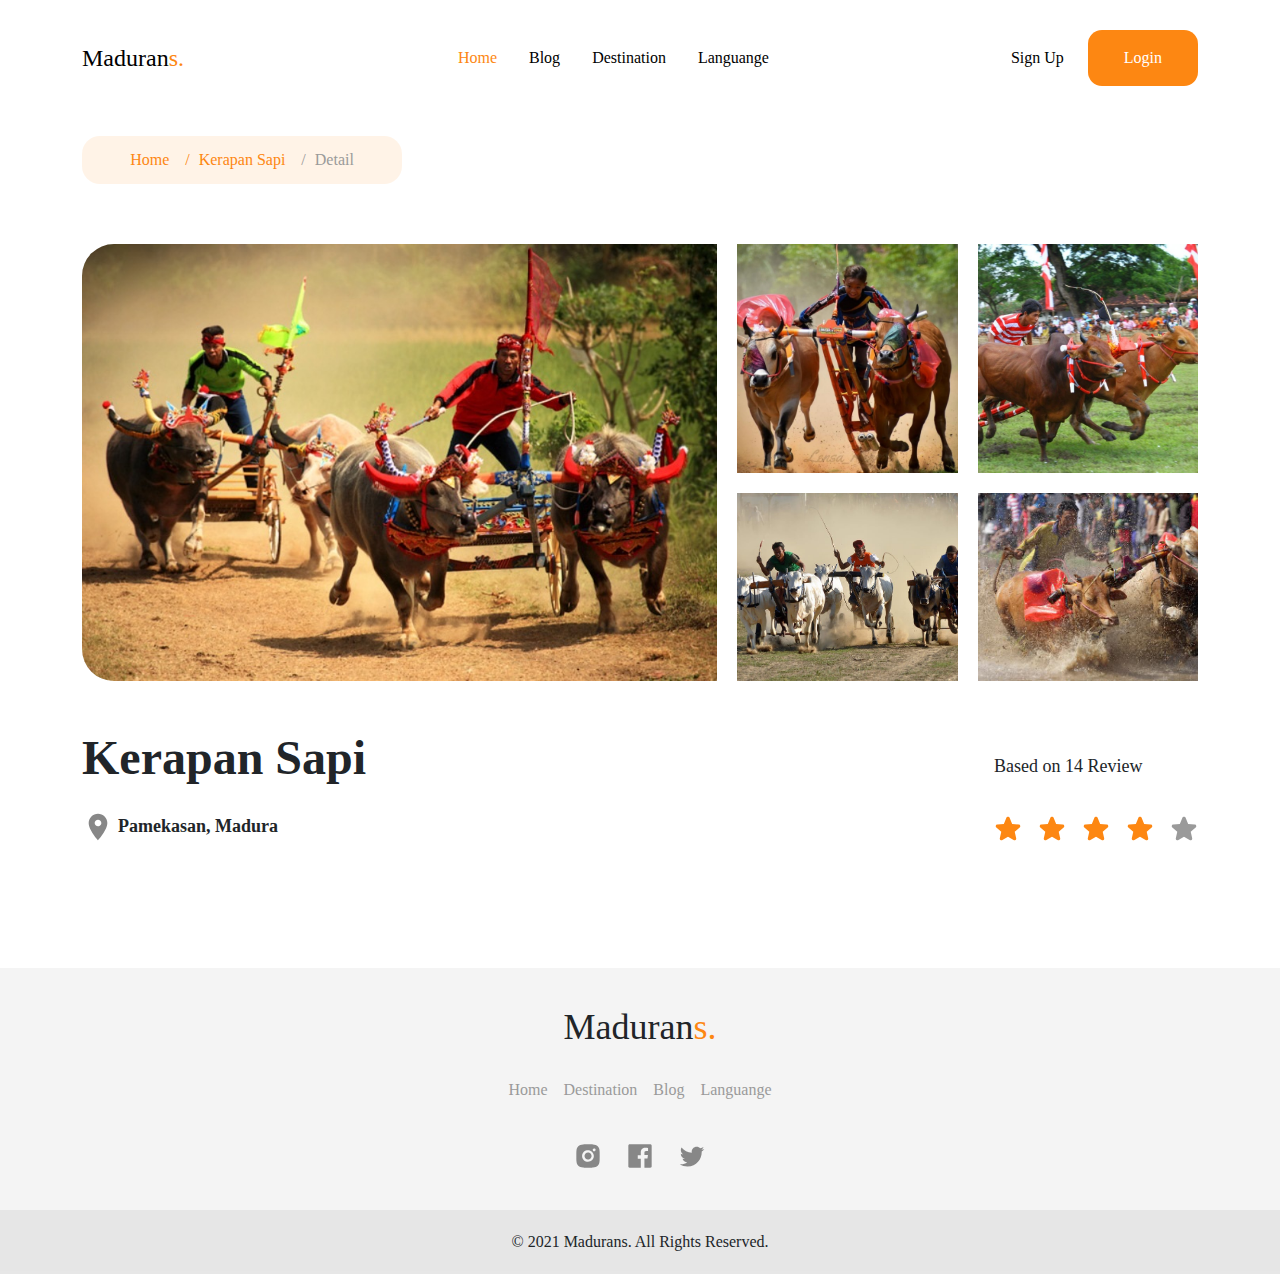
==== MODUL_B_LAKSAMANA ARYAPUTRA/detail.html @ 2049a7b4 "feat : detail" ====
<!DOCTYPE html>
<html lang="en">
<head>
    <meta charset="UTF-8">
    <meta name="viewport" content="width=device-width, initial-scale=1.0">
    <title>Madurans.</title>
    <link rel="stylesheet" href="css/bootstrap.min.css">
    <link rel="stylesheet" href="css/detail.css">
    <link rel="stylesheet" href="css/customComponent.css">
</head>
<body>
    <nav class="navbar navbar-expand-lg" id="navbar">
        <div class="container">
            <span href="" class="navbar-brand">Maduran<span class="navbar-brand active">s.</span></span>
            <button class="navbar-toggler" type="button" data-bs-toggle="collapse" data-bs-target="#navbarCollapse"
                aria-controls="#navbarCollapse" aria-expanded="false" aria-label="Toggle Navigation">
                <span class="navbar-toggler-icon"></span>
            </button>
            <div class="collapse navbar-collapse" id="navbarCollapse">
                <ul class="navbar-nav d-flex gap-3 mx-auto mg-lg-0">
                    <li>
                        <a class="nav-link active" aria-current="page" href="#">Home</a>
                    </li>
                    <li>
                        <a class="nav-link" aria-current="page" href="#">Blog</a>
                    </li>
                    <li>
                        <a class="nav-link" aria-current="page" href="#">Destination</a>
                    </li>
                    <li>
                        <a class="nav-link" aria-current="page" href="#">Languange</a>
                    </li>
                </ul>
                <div class="d-flex gap-4 align-items-center">
                    <a href="#" class="nav-link auth">Sign Up</a>
                    <a href="#" class="btn btn-md btn-primary">Login</a>
                </div>
            </div>
        </div>
    </nav>

    <main>
        <div class="container" id="breadcrumb">
            <div class="breadcrumb-wrapper">
                <ul class="d-flex flex-row justify-content-center gap-3 mb-0 ps-0">
                    <li class="breadcrumb-item">Home</li>
                    <li class="breadcrumb-item">Kerapan Sapi</li>
                    <li class="breadcrumb-item disabled">Detail</li>
                </ul>
            </div>
        </div>

        <div class="container" id="top-content">
            <div class="top-content-wrapper">
                <div class="detail-photos-wrapper">
                    <img class="detail-photos-huge" src="assets/Images/Karapan Sapi Madura-1.jpg" alt="Image-Overview">
                    <div class="detail-photos-overview">
                        <img class="img-fluid" src="assets/Images/Karapan Sapi Madura-2.jpg" alt="Image-Overview-2">
                        <img class="img-fluid" src="assets/Images/Karapan Sapi Madura-3.jpg" alt="Image-Overview-2">
                        <img class="img-fluid" src="assets/Images/karapan-sapi-4.png" alt="Image-Overview-2">
                        <img class="img-fluid" src="assets/Images/karapan-sapi-5.png" alt="Image-Overview-2">
                    </div>
                </div>
                <div class="detail-content d-flex justify-content-between">
                    <div class="detail-content-left d-flex flex-column gap-3">
                        <h1>Kerapan Sapi</h1>
                        <div class="detail-content-location d-flex align-items-center gap-1">
                            <svg width="32" height="32" viewBox="0 0 24 24" fill="none" xmlns="http://www.w3.org/2000/svg">
                                <path
                                    d="M12 11.5C11.337 11.5 10.7011 11.2366 10.2322 10.7678C9.76339 10.2989 9.5 9.66304 9.5 9C9.5 8.33696 9.76339 7.70107 10.2322 7.23223C10.7011 6.76339 11.337 6.5 12 6.5C12.663 6.5 13.2989 6.76339 13.7678 7.23223C14.2366 7.70107 14.5 8.33696 14.5 9C14.5 9.3283 14.4353 9.65339 14.3097 9.95671C14.1841 10.26 13.9999 10.5356 13.7678 10.7678C13.5356 10.9999 13.26 11.1841 12.9567 11.3097C12.6534 11.4353 12.3283 11.5 12 11.5ZM12 2C10.1435 2 8.36301 2.7375 7.05025 4.05025C5.7375 5.36301 5 7.14348 5 9C5 14.25 12 22 12 22C12 22 19 14.25 19 9C19 7.14348 18.2625 5.36301 16.9497 4.05025C15.637 2.7375 13.8565 2 12 2Z"
                                    fill="currentColor" />
                            </svg>
                            <span>Pamekasan, Madura</span>
                        </div>
                    </div>
                    <div class="detail-content-right d-flex  justify-content-between flex-column gap-2">
                        <span class="mt-4">Based on 14 Review</span>
                        <div class="detail-review-star d-flex gap-3">
                            <svg width="28" height="28" viewBox="0 0 24 24" fill="none" xmlns="http://www.w3.org/2000/svg">
                                <path
                                    d="M21.9844 10.7232L17.7562 14.4132L19.0228 19.9069C19.0898 20.1941 19.0707 20.4947 18.9678 20.7711C18.8649 21.0475 18.6829 21.2874 18.4444 21.4609C18.2059 21.6344 17.9215 21.7337 17.6269 21.7464C17.3323 21.7592 17.0404 21.6848 16.7878 21.5326L11.9963 18.6263L7.215 21.5326C6.96241 21.6848 6.67055 21.7592 6.37591 21.7464C6.08128 21.7337 5.79693 21.6344 5.55843 21.4609C5.31993 21.2874 5.13786 21.0475 5.03498 20.7711C4.9321 20.4947 4.91298 20.1941 4.98 19.9069L6.24469 14.4188L2.01563 10.7232C1.79195 10.5303 1.6302 10.2756 1.55068 9.99113C1.47115 9.70666 1.47739 9.40504 1.5686 9.1241C1.65981 8.84315 1.83194 8.59539 2.0634 8.41188C2.29486 8.22838 2.57535 8.11729 2.86969 8.09256L8.44406 7.60974L10.62 2.41974C10.7336 2.14742 10.9253 1.9148 11.1709 1.75117C11.4164 1.58755 11.7049 1.50024 12 1.50024C12.2951 1.50024 12.5836 1.58755 12.8291 1.75117C13.0747 1.9148 13.2664 2.14742 13.38 2.41974L15.5625 7.60974L21.135 8.09256C21.4293 8.11729 21.7098 8.22838 21.9413 8.41188C22.1727 8.59539 22.3449 8.84315 22.4361 9.1241C22.5273 9.40504 22.5335 9.70666 22.454 9.99113C22.3745 10.2756 22.2127 10.5303 21.9891 10.7232H21.9844Z"
                                    fill="#fd8712" />
                            </svg>
                            <svg width="28" height="28" viewBox="0 0 24 24" fill="none" xmlns="http://www.w3.org/2000/svg">
                                <path
                                    d="M21.9844 10.7232L17.7562 14.4132L19.0228 19.9069C19.0898 20.1941 19.0707 20.4947 18.9678 20.7711C18.8649 21.0475 18.6829 21.2874 18.4444 21.4609C18.2059 21.6344 17.9215 21.7337 17.6269 21.7464C17.3323 21.7592 17.0404 21.6848 16.7878 21.5326L11.9963 18.6263L7.215 21.5326C6.96241 21.6848 6.67055 21.7592 6.37591 21.7464C6.08128 21.7337 5.79693 21.6344 5.55843 21.4609C5.31993 21.2874 5.13786 21.0475 5.03498 20.7711C4.9321 20.4947 4.91298 20.1941 4.98 19.9069L6.24469 14.4188L2.01563 10.7232C1.79195 10.5303 1.6302 10.2756 1.55068 9.99113C1.47115 9.70666 1.47739 9.40504 1.5686 9.1241C1.65981 8.84315 1.83194 8.59539 2.0634 8.41188C2.29486 8.22838 2.57535 8.11729 2.86969 8.09256L8.44406 7.60974L10.62 2.41974C10.7336 2.14742 10.9253 1.9148 11.1709 1.75117C11.4164 1.58755 11.7049 1.50024 12 1.50024C12.2951 1.50024 12.5836 1.58755 12.8291 1.75117C13.0747 1.9148 13.2664 2.14742 13.38 2.41974L15.5625 7.60974L21.135 8.09256C21.4293 8.11729 21.7098 8.22838 21.9413 8.41188C22.1727 8.59539 22.3449 8.84315 22.4361 9.1241C22.5273 9.40504 22.5335 9.70666 22.454 9.99113C22.3745 10.2756 22.2127 10.5303 21.9891 10.7232H21.9844Z"
                                    fill="#fd8712" />
                            </svg>
                            <svg width="28" height="28" viewBox="0 0 24 24" fill="none" xmlns="http://www.w3.org/2000/svg">
                                <path
                                    d="M21.9844 10.7232L17.7562 14.4132L19.0228 19.9069C19.0898 20.1941 19.0707 20.4947 18.9678 20.7711C18.8649 21.0475 18.6829 21.2874 18.4444 21.4609C18.2059 21.6344 17.9215 21.7337 17.6269 21.7464C17.3323 21.7592 17.0404 21.6848 16.7878 21.5326L11.9963 18.6263L7.215 21.5326C6.96241 21.6848 6.67055 21.7592 6.37591 21.7464C6.08128 21.7337 5.79693 21.6344 5.55843 21.4609C5.31993 21.2874 5.13786 21.0475 5.03498 20.7711C4.9321 20.4947 4.91298 20.1941 4.98 19.9069L6.24469 14.4188L2.01563 10.7232C1.79195 10.5303 1.6302 10.2756 1.55068 9.99113C1.47115 9.70666 1.47739 9.40504 1.5686 9.1241C1.65981 8.84315 1.83194 8.59539 2.0634 8.41188C2.29486 8.22838 2.57535 8.11729 2.86969 8.09256L8.44406 7.60974L10.62 2.41974C10.7336 2.14742 10.9253 1.9148 11.1709 1.75117C11.4164 1.58755 11.7049 1.50024 12 1.50024C12.2951 1.50024 12.5836 1.58755 12.8291 1.75117C13.0747 1.9148 13.2664 2.14742 13.38 2.41974L15.5625 7.60974L21.135 8.09256C21.4293 8.11729 21.7098 8.22838 21.9413 8.41188C22.1727 8.59539 22.3449 8.84315 22.4361 9.1241C22.5273 9.40504 22.5335 9.70666 22.454 9.99113C22.3745 10.2756 22.2127 10.5303 21.9891 10.7232H21.9844Z"
                                    fill="#fd8712" />
                            </svg>
                            <svg width="28" height="28" viewBox="0 0 24 24" fill="none" xmlns="http://www.w3.org/2000/svg">
                                <path
                                    d="M21.9844 10.7232L17.7562 14.4132L19.0228 19.9069C19.0898 20.1941 19.0707 20.4947 18.9678 20.7711C18.8649 21.0475 18.6829 21.2874 18.4444 21.4609C18.2059 21.6344 17.9215 21.7337 17.6269 21.7464C17.3323 21.7592 17.0404 21.6848 16.7878 21.5326L11.9963 18.6263L7.215 21.5326C6.96241 21.6848 6.67055 21.7592 6.37591 21.7464C6.08128 21.7337 5.79693 21.6344 5.55843 21.4609C5.31993 21.2874 5.13786 21.0475 5.03498 20.7711C4.9321 20.4947 4.91298 20.1941 4.98 19.9069L6.24469 14.4188L2.01563 10.7232C1.79195 10.5303 1.6302 10.2756 1.55068 9.99113C1.47115 9.70666 1.47739 9.40504 1.5686 9.1241C1.65981 8.84315 1.83194 8.59539 2.0634 8.41188C2.29486 8.22838 2.57535 8.11729 2.86969 8.09256L8.44406 7.60974L10.62 2.41974C10.7336 2.14742 10.9253 1.9148 11.1709 1.75117C11.4164 1.58755 11.7049 1.50024 12 1.50024C12.2951 1.50024 12.5836 1.58755 12.8291 1.75117C13.0747 1.9148 13.2664 2.14742 13.38 2.41974L15.5625 7.60974L21.135 8.09256C21.4293 8.11729 21.7098 8.22838 21.9413 8.41188C22.1727 8.59539 22.3449 8.84315 22.4361 9.1241C22.5273 9.40504 22.5335 9.70666 22.454 9.99113C22.3745 10.2756 22.2127 10.5303 21.9891 10.7232H21.9844Z"
                                    fill="#fd8712" />
                            </svg>
                            <svg width="28" height="28" viewBox="0 0 24 24" fill="none" xmlns="http://www.w3.org/2000/svg">
                                <path
                                    d="M21.9844 10.7232L17.7562 14.4132L19.0228 19.9069C19.0898 20.1941 19.0707 20.4947 18.9678 20.7711C18.8649 21.0475 18.6829 21.2874 18.4444 21.4609C18.2059 21.6344 17.9215 21.7337 17.6269 21.7464C17.3323 21.7592 17.0404 21.6848 16.7878 21.5326L11.9963 18.6263L7.215 21.5326C6.96241 21.6848 6.67055 21.7592 6.37591 21.7464C6.08128 21.7337 5.79693 21.6344 5.55843 21.4609C5.31993 21.2874 5.13786 21.0475 5.03498 20.7711C4.9321 20.4947 4.91298 20.1941 4.98 19.9069L6.24469 14.4188L2.01563 10.7232C1.79195 10.5303 1.6302 10.2756 1.55068 9.99113C1.47115 9.70666 1.47739 9.40504 1.5686 9.1241C1.65981 8.84315 1.83194 8.59539 2.0634 8.41188C2.29486 8.22838 2.57535 8.11729 2.86969 8.09256L8.44406 7.60974L10.62 2.41974C10.7336 2.14742 10.9253 1.9148 11.1709 1.75117C11.4164 1.58755 11.7049 1.50024 12 1.50024C12.2951 1.50024 12.5836 1.58755 12.8291 1.75117C13.0747 1.9148 13.2664 2.14742 13.38 2.41974L15.5625 7.60974L21.135 8.09256C21.4293 8.11729 21.7098 8.22838 21.9413 8.41188C22.1727 8.59539 22.3449 8.84315 22.4361 9.1241C22.5273 9.40504 22.5335 9.70666 22.454 9.99113C22.3745 10.2756 22.2127 10.5303 21.9891 10.7232H21.9844Z"
                                    fill="#9a9a9a" />
                            </svg>
                        </div>
                    </div>
                </div>
            </div>
        </div>
    </main>

    <footer id="footer">
        <div class="d-flex flex-column gap-4 align-items-center container footer-wrapper">
            <span href="" class="footer-title">Maduran<span class="footer-title active">s.</span></span>
            <div class="footer-item-wrapper">
                <ul class="footer-item d-flex gap-3">
                    <li>
                        <a class="nav-link" aria-current="page" href="#">Home</a>
                    </li>
                    <li>
                        <a class="nav-link" aria-current="page" href="#">Destination</a>
                    </li>
                    <li>
                        <a class="nav-link" aria-current="page" href="#">Blog</a>
                    </li>
                    <li>
                        <a class="nav-link" aria-current="page" href="#">Languange</a>
                    </li>
                </ul>
            </div>
            <div class="d-flex gap-4 footer-item-social mb-2">
                <svg width="28" height="28" viewBox="0 0 24 24" fill="none" xmlns="http://www.w3.org/2000/svg">
                    <path
                        d="M13.028 2.00099C13.7578 1.99819 14.4875 2.00552 15.217 2.02299L15.411 2.02999C15.635 2.03799 15.856 2.04799 16.123 2.05999C17.187 2.10999 17.913 2.27799 18.55 2.52499C19.21 2.77899 19.766 3.12299 20.322 3.67899C20.8304 4.17859 21.2239 4.78293 21.475 5.44999C21.722 6.08699 21.89 6.81399 21.94 7.87799C21.952 8.14399 21.962 8.36599 21.97 8.58999L21.976 8.78399C21.9938 9.51318 22.0015 10.2426 21.999 10.972L22 11.718V13.028C22.0025 13.7577 21.9948 14.4875 21.977 15.217L21.971 15.411C21.963 15.635 21.953 15.856 21.941 16.123C21.891 17.187 21.721 17.913 21.475 18.55C21.2247 19.2177 20.8311 19.8226 20.322 20.322C19.822 20.8303 19.2173 21.2237 18.55 21.475C17.913 21.722 17.187 21.89 16.123 21.94C15.856 21.952 15.635 21.962 15.411 21.97L15.217 21.976C14.4875 21.9938 13.7578 22.0014 13.028 21.999L12.282 22H10.973C10.2433 22.0025 9.51355 21.9948 8.78403 21.977L8.59003 21.971C8.35264 21.9624 8.1153 21.9524 7.87803 21.941C6.81403 21.891 6.08803 21.721 5.45003 21.475C4.78271 21.2243 4.17827 20.8308 3.67903 20.322C3.17007 19.8223 2.77625 19.2175 2.52503 18.55C2.27803 17.913 2.11003 17.187 2.06003 16.123C2.04889 15.8857 2.03889 15.6484 2.03003 15.411L2.02503 15.217C2.00659 14.4875 1.99826 13.7577 2.00003 13.028V10.972C1.99724 10.2426 2.00457 9.51318 2.02203 8.78399L2.02903 8.58999C2.03703 8.36599 2.04703 8.14399 2.05903 7.87799C2.10903 6.81299 2.27703 6.08799 2.52403 5.44999C2.7754 4.78261 3.16999 4.17843 3.68003 3.67999C4.17892 3.17074 4.78299 2.77656 5.45003 2.52499C6.08803 2.27799 6.81303 2.10999 7.87803 2.05999L8.59003 2.02999L8.78403 2.02499C9.51321 2.00656 10.2426 1.99823 10.972 1.99999L13.028 2.00099ZM12 7.00099C11.3375 6.99162 10.6798 7.11401 10.065 7.36105C9.45022 7.6081 8.89067 7.97486 8.41887 8.44004C7.94707 8.90522 7.57243 9.45952 7.31671 10.0707C7.061 10.682 6.92932 11.3379 6.92932 12.0005C6.92932 12.663 7.061 13.319 7.31671 13.9302C7.57243 14.5414 7.94707 15.0958 8.41887 15.5609C8.89067 16.0261 9.45022 16.3929 10.065 16.6399C10.6798 16.887 11.3375 17.0094 12 17C13.3261 17 14.5979 16.4732 15.5356 15.5355C16.4732 14.5978 17 13.3261 17 12C17 10.6739 16.4732 9.40213 15.5356 8.46445C14.5979 7.52677 13.3261 7.00099 12 7.00099ZM12 9.00099C12.3985 8.99364 12.7945 9.06578 13.1648 9.21319C13.5351 9.3606 13.8724 9.58033 14.1568 9.85953C14.4412 10.1387 14.6672 10.4718 14.8215 10.8393C14.9757 11.2068 15.0552 11.6014 15.0553 12C15.0554 12.3986 14.976 12.7931 14.8219 13.1607C14.6677 13.5283 14.4419 13.8614 14.1575 14.1407C13.8732 14.42 13.536 14.6399 13.1658 14.7874C12.7955 14.9349 12.3995 15.0072 12.001 15C11.2054 15 10.4423 14.6839 9.87971 14.1213C9.3171 13.5587 9.00103 12.7956 9.00103 12C9.00103 11.2043 9.3171 10.4413 9.87971 9.87867C10.4423 9.31606 11.2054 8.99999 12.001 8.99999L12 9.00099ZM17.25 5.50099C16.9274 5.5139 16.6223 5.65114 16.3986 5.88396C16.1749 6.11678 16.05 6.42712 16.05 6.74999C16.05 7.07285 16.1749 7.38319 16.3986 7.61601C16.6223 7.84884 16.9274 7.98607 17.25 7.99899C17.5815 7.99899 17.8995 7.86729 18.1339 7.63287C18.3683 7.39845 18.5 7.08051 18.5 6.74899C18.5 6.41747 18.3683 6.09952 18.1339 5.8651C17.8995 5.63068 17.5815 5.49899 17.25 5.49899V5.50099Z"
                        fill="black" />
                </svg>
                <svg width="28" height="28" viewBox="0 0 24 24" fill="none" xmlns="http://www.w3.org/2000/svg">
                    <path
                        d="M20.9 2H3.1C2.80826 2 2.52847 2.11589 2.32218 2.32218C2.11589 2.52847 2 2.80826 2 3.1V20.9C2 21.1917 2.11589 21.4715 2.32218 21.6778C2.52847 21.8841 2.80826 22 3.1 22H12.68V14.25H10.08V11.25H12.68V9C12.6261 8.47176 12.6885 7.93813 12.8627 7.43654C13.0369 6.93495 13.3188 6.47755 13.6885 6.09641C14.0582 5.71528 14.5068 5.41964 15.0028 5.23024C15.4989 5.04083 16.0304 4.96225 16.56 5C17.3383 4.99521 18.1163 5.03528 18.89 5.12V7.82H17.3C16.04 7.82 15.8 8.42 15.8 9.29V11.22H18.8L18.41 14.22H15.8V22H20.9C21.0445 22 21.1875 21.9715 21.321 21.9163C21.4544 21.861 21.5757 21.78 21.6778 21.6778C21.78 21.5757 21.861 21.4544 21.9163 21.321C21.9715 21.1875 22 21.0445 22 20.9V3.1C22 2.95555 21.9715 2.81251 21.9163 2.67905C21.861 2.54559 21.78 2.42433 21.6778 2.32218C21.5757 2.22004 21.4544 2.13901 21.321 2.08373C21.1875 2.02845 21.0445 2 20.9 2Z"
                        fill="black" />
                </svg>
                <svg width="28" height="28" viewBox="0 0 24 24" fill="none" xmlns="http://www.w3.org/2000/svg">
                    <path
                        d="M22.46 6C21.69 6.35 20.86 6.58 20 6.69C20.88 6.16 21.56 5.32 21.88 4.31C21.05 4.81 20.13 5.16 19.16 5.36C18.37 4.5 17.26 4 16 4C13.65 4 11.73 5.92 11.73 8.29C11.73 8.63 11.77 8.96 11.84 9.27C8.27998 9.09 5.10998 7.38 2.99998 4.79C2.62998 5.42 2.41998 6.16 2.41998 6.94C2.41998 8.43 3.16998 9.75 4.32998 10.5C3.61998 10.5 2.95998 10.3 2.37998 10V10.03C2.37998 12.11 3.85998 13.85 5.81998 14.24C5.19071 14.4122 4.53007 14.4362 3.88998 14.31C4.16158 15.1625 4.69351 15.9084 5.41099 16.4429C6.12847 16.9775 6.99543 17.2737 7.88998 17.29C6.37361 18.4904 4.49397 19.1393 2.55998 19.13C2.21998 19.13 1.87998 19.11 1.53998 19.07C3.43998 20.29 5.69998 21 8.11998 21C16 21 20.33 14.46 20.33 8.79C20.33 8.6 20.33 8.42 20.32 8.23C21.16 7.63 21.88 6.87 22.46 6Z"
                        fill="black" />
                </svg>
            </div>
        </div>
        <div class="d-flex justify-content-center footer-wrapper-bottom">
            © 2021 Madurans. All Rights Reserved.
        </div>
    </footer>
</body>
</html>
---- MODUL_B_LAKSAMANA ARYAPUTRA/css/detail.css ----
:root {
    --primary: #fd8712 !important;
    --primary-color-light: ffc600 !important;
    --secondary-color: #878787 !important;
    --secondary-color-light: #9a9a9a !important;
    --black: #000000;
    --white: #ffffff;
    --white-dark: #f4f4f4;
}

@font-face {
    font-family: Poppins-light;
    src: url('../font/Poppins-Light.ttf');
}

@font-face {
    font-family: Poppins-medium;
    src: url('../font/Poppins-Medium.ttf');
}

@font-face {
    font-family: Poppins-semibold;
    src: url('../font/Poppins-SemiBold.ttf');
}

body {
    font-family: Poppins-medium !important;
}

h1,
h2,
h3,
h4,
h5,
h5 {
    font-family: Poppins-medium !important;
}

h1 {
    font-size: 48px !important;
}

/* Navbar */

#navbar {
    padding-top: 30px;
    padding-bottom: 50px;
}

#navbar .navbar-brand {
    font-size: 24px;
}

#navbar .navbar-brand.active {
    color: var(--primary);
}

#navbar .nav-link,
.navbar-brand {
    color: var(--black);
}

#navbar .nav-link:hover {
    color: var(--primary);
}

#navbar .nav-link.active {
    color: var(--primary);
}

#navbar .nav-link.auth {
    padding: unset;
}

/* Breadcrumb */

#breadcrumb .breadcrumb-wrapper {
    background-color: rgb(253, 135, 18, 0.10);
    padding: 12px 0;
    border-radius: 18px;
    width: 100%;
    max-width: 320px;
}

#breadcrumb .breadcrumb-item {
    list-style: none;
    color: var(--primary);
}

#breadcrumb .breadcrumb-item.disabled {
    list-style: none;
    color: var(--secondary-color-light);
}

#breadcrumb .breadcrumb-item::before {
    padding-right: 9px;
}


/* Detail Photos */

#top-content {
    margin-top: 60px;
}

#top-content .detail-photos-wrapper {
    display: flex;
    flex-direction: row;
    gap: 20px;
}

#top-content .detail-photos-huge {
    max-width: 635px;
    border-top-left-radius: 32px;
    border-bottom-left-radius: 32px;
}

#top-content .detail-photos-overview {
    display: grid;
    grid-template-columns: repeat(2,1fr);
    gap: 20px;
}

#top-content .detail-photos-overview .img-fluid {
    height: 100% !important;
}

#top-content .detail-photos-wrapper img {
    object-fit: cover;
    object-position: center;
}

#top-content .detail-content {
    margin-top: 48px;
}

#top-content .detail-content h1 {
    font-weight: 600;
}

#top-content .detail-content-location path {
    fill: var(--secondary-color);
}

#top-content .detail-content-location span {
    font-size: 18px;
    font-weight: 600;
    font-family: Poppins-light;
}

#top-content .detail-content-right span {
    font-size: 18px;
}

/* Footer */

#footer {
    margin-top: 125px;
    background-color: var(--white-dark);
}

#footer .footer-wrapper {
    padding: 32px;
}

#footer span {
    font-size: 36px;
    font-family: Poppins-semibold !important;
}

#footer .footer-title.active {
    color: var(--primary);
}

#footer .footer-item-wrapper ul {
    padding-left: unset !important;
    list-style: none;
    color: var(--secondary-color-light);
    font-family: Poppins-semibold;
}

#footer .footer-item-social path {
    fill: var(--secondary-color);
}

#footer .footer-item-wrapper li:hover,
#footer .footer-item-social path:hover {
    color: var(--primary);
    fill: var(--primary);
}

#footer .footer-wrapper-bottom {
    background-color: rgba(154, 154, 154, 0.15);
    padding: 20px 0;
}
---- MODUL_B_LAKSAMANA ARYAPUTRA/css/customComponent.css ----
:root {
    --primary: #fd8712 !important;
    --primary-color-dark: #d56a00 !important;
    --primary-color-light: ffc600 !important;
    --secondary-color: #878787 !important;
    --secondary-color-dark: #656565 !important;
    --black: #000000;
    --white: #ffffff;
}


.btn {
    border-radius: 14px !important;
}

.btn-primary {
    padding: 16px 36px !important;
    background-color: var(--primary) !important;
    border: var(--primary) !important;
}

.btn-primary:hover{
    background-color: var(--primary-color-dark) !important;
    border: var(--primary-color-dark) !important;
}

.btn-primary:focus {
    box-shadow: unset !important;
}

.btn-secondary {
    padding: 16px 36px !important;
    background-color: var(--secondary-color) !important;
    border: var(--secondary-color) !important;
}

.btn-secondary:hover {
    background-color: var(--secondary-color-dark) !important;
    border: var(--secondary-color-dark) !important;
}

.btn-secondary:focus {
    box-shadow: unset !important;
}
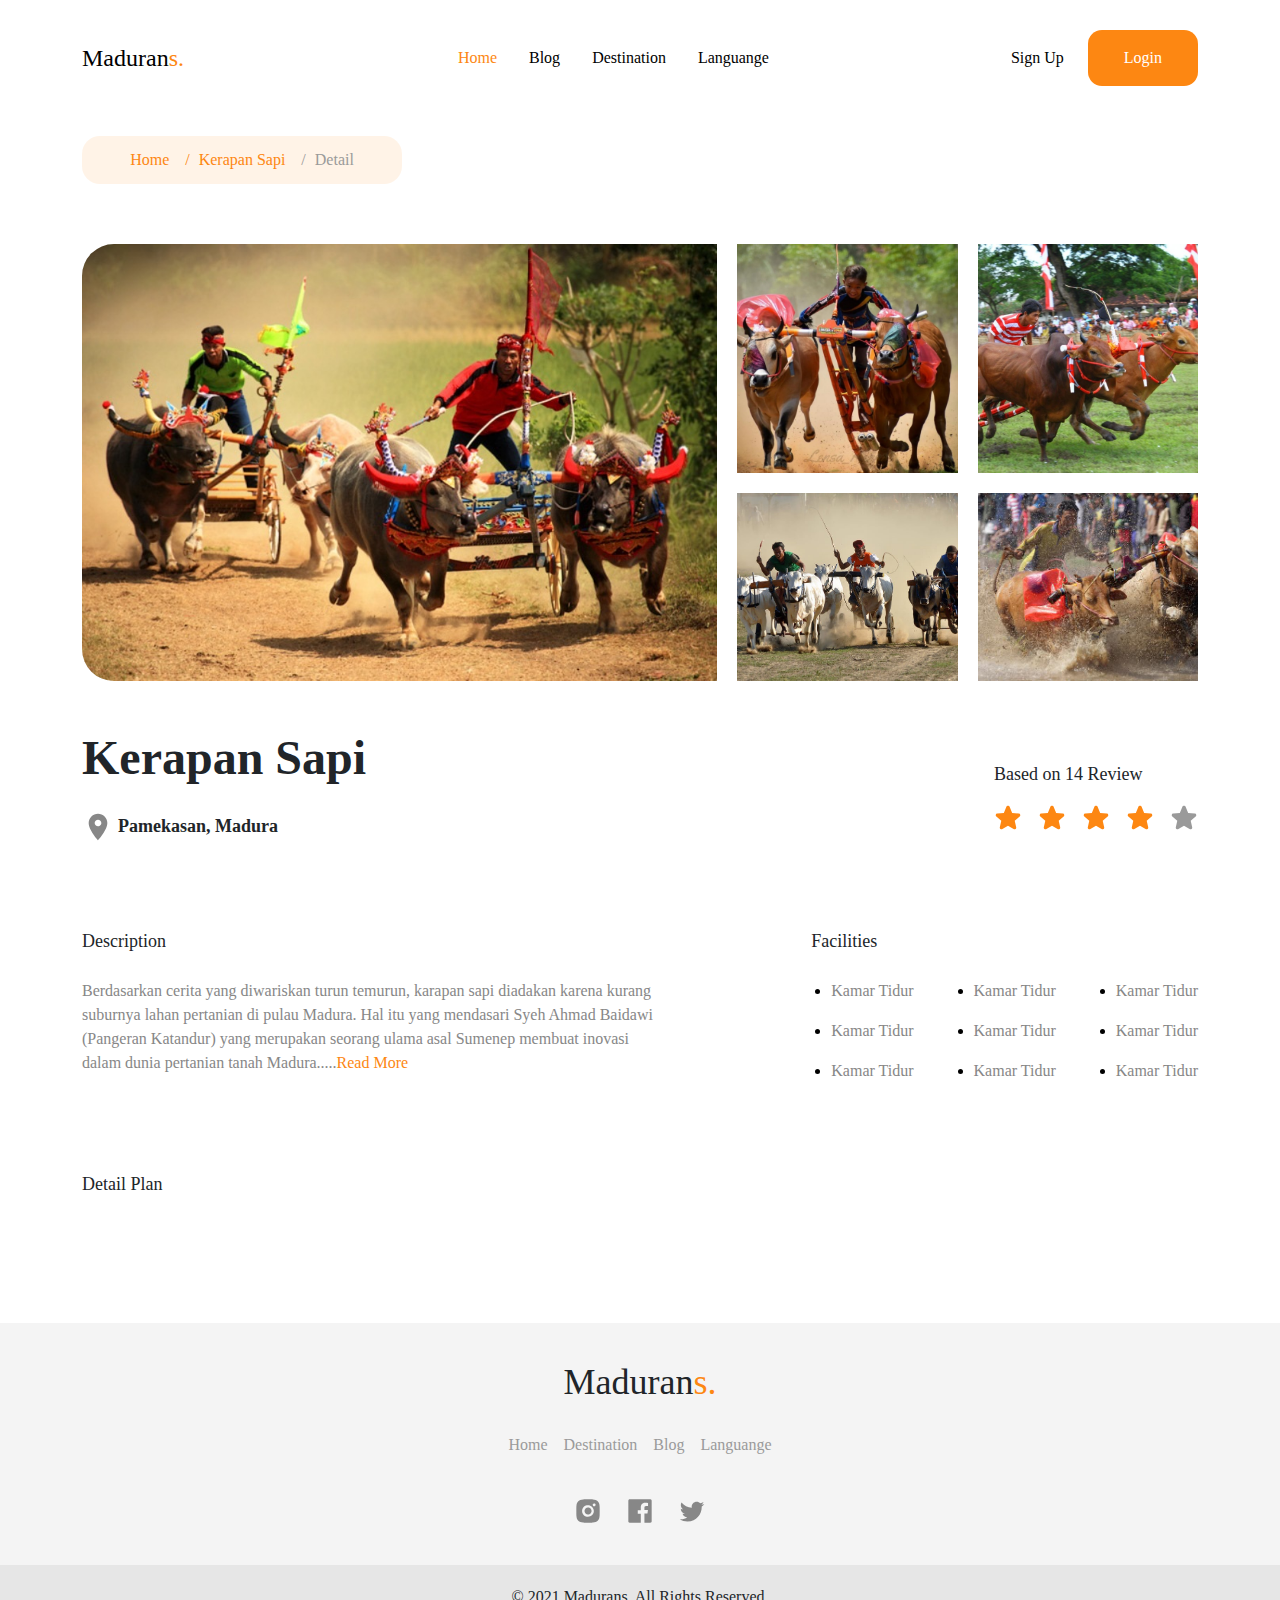
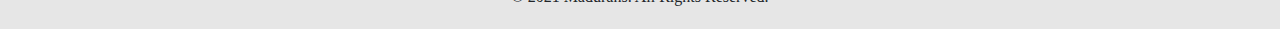
==== commit 8605de8a: "feat : detail pages" ====
--- a/MODUL_B_LAKSAMANA ARYAPUTRA/detail.html
+++ b/MODUL_B_LAKSAMANA ARYAPUTRA/detail.html
@@ -40,6 +40,7 @@
     </nav>
 
     <main>
+
         <div class="container" id="breadcrumb">
             <div class="breadcrumb-wrapper">
                 <ul class="d-flex flex-row justify-content-center gap-3 mb-0 ps-0">
@@ -50,7 +51,7 @@
             </div>
         </div>
 
-        <div class="container" id="top-content">
+        <div class="container" id="detail-pages">
             <div class="top-content-wrapper">
                 <div class="detail-photos-wrapper">
                     <img class="detail-photos-huge" src="assets/Images/Karapan Sapi Madura-1.jpg" alt="Image-Overview">
@@ -73,7 +74,7 @@
                             <span>Pamekasan, Madura</span>
                         </div>
                     </div>
-                    <div class="detail-content-right d-flex  justify-content-between flex-column gap-2">
+                    <div class="detail-content-right d-flex flex-column gap-3 mt-2">
                         <span class="mt-4">Based on 14 Review</span>
                         <div class="detail-review-star d-flex gap-3">
                             <svg width="28" height="28" viewBox="0 0 24 24" fill="none" xmlns="http://www.w3.org/2000/svg">
@@ -104,8 +105,40 @@
                         </div>
                     </div>
                 </div>
+                <div class="detail-content-bottom d-flex justify-content-between">
+                    <div class="detail-content-description d-flex flex-column gap-4">
+                        <span class="detail-content-title">Description</span>
+                        <span class="detail-content-subtitle">Berdasarkan cerita yang diwariskan turun temurun, karapan sapi diadakan karena kurang suburnya lahan pertanian di pulau
+                        Madura. Hal itu yang mendasari Syeh Ahmad Baidawi (Pangeran Katandur) yang merupakan seorang ulama asal Sumenep
+                        membuat inovasi dalam dunia pertanian tanah Madura.....<span class="detail-content-more">Read More</span></span>
+                    </div>
+                    <div class="detail-content-description d-flex flex-column gap-4">
+                        <span class="detail-content-title">Facilities</span>
+                        <div class="detail-facility-wrapper">
+                            <ul class="row gap-5">
+                                <li class="col">Kamar Tidur</li>
+                                <li class="col">Kamar Tidur</li>
+                                <li class="col">Kamar Tidur</li>
+                            </ul>
+                            <ul class="row gap-5">
+                                <li class="col">Kamar Tidur</li>
+                                <li class="col">Kamar Tidur</li>
+                                <li class="col">Kamar Tidur</li>
+                            </ul>
+                            <ul class="row gap-5">
+                                <li class="col">Kamar Tidur</li>
+                                <li class="col">Kamar Tidur</li>
+                                <li class="col">Kamar Tidur</li>
+                            </ul>
+                        </div>
+                    </div>
+                </div>
+                <div class="detail-plan d-flex flex-column gap-4">
+                    <span>Detail Plan</span>
+                </div>
             </div>
         </div>
+        
     </main>
 
     <footer id="footer">
--- a/MODUL_B_LAKSAMANA ARYAPUTRA/css/detail.css
+++ b/MODUL_B_LAKSAMANA ARYAPUTRA/css/detail.css
@@ -99,58 +99,104 @@
 
 /* Detail Photos */
 
-#top-content {
+#detail-pages {
     margin-top: 60px;
 }
 
-#top-content .detail-photos-wrapper {
+#detail-pages .detail-photos-wrapper {
     display: flex;
     flex-direction: row;
     gap: 20px;
 }
 
-#top-content .detail-photos-huge {
+#detail-pages .detail-photos-huge {
     max-width: 635px;
     border-top-left-radius: 32px;
     border-bottom-left-radius: 32px;
 }
 
-#top-content .detail-photos-overview {
+#detail-pages .detail-photos-overview {
     display: grid;
     grid-template-columns: repeat(2,1fr);
     gap: 20px;
 }
 
-#top-content .detail-photos-overview .img-fluid {
+#detail-pages .detail-photos-overview .img-fluid {
     height: 100% !important;
 }
 
-#top-content .detail-photos-wrapper img {
+#detail-pages .detail-photos-wrapper img {
     object-fit: cover;
     object-position: center;
 }
 
-#top-content .detail-content {
+#detail-pages .detail-content {
     margin-top: 48px;
 }
 
-#top-content .detail-content h1 {
+#detail-pages .detail-content h1 {
     font-weight: 600;
 }
 
-#top-content .detail-content-location path {
+#detail-pages .detail-content-location path {
     fill: var(--secondary-color);
 }
 
-#top-content .detail-content-location span {
+#detail-pages .detail-content-location span {
     font-size: 18px;
     font-weight: 600;
     font-family: Poppins-light;
 }
 
-#top-content .detail-content-right span {
-    font-size: 18px;
-}
+#detail-pages .detail-content-right span {
+    font-size: 18px;
+}
+
+#detail-pages .detail-content-bottom {
+    margin-top: 85px;
+}
+
+/* Description & Facility */
+
+#detail-pages .detail-content-description 
+.detail-content-title {
+    font-size: 18px;
+}
+
+#detail-pages .detail-content-description 
+.detail-content-subtitle {
+    font-size: 16px;
+    max-width: 575px;
+    color: var(--secondary-color);
+}
+
+#detail-pages .detail-content-description
+.detail-content-more {
+    color: var(--primary);
+    cursor: pointer;
+}
+
+#detail-pages .detail-facility-wrapper li {
+    color: var(--secondary-color);
+    padding-left: unset !important;
+    font-size: 16px;
+}
+
+#detail-pages .detail-facility-wrapper li::marker {
+    color: var(--black) !important;
+}
+
+/* Detail Plan */
+
+#detail-pages .detail-plan {
+    margin-top: 72px;
+}
+
+#detail-pages .detail-plan span {
+    font-size: 18px;
+}
+
+
 
 /* Footer */
 
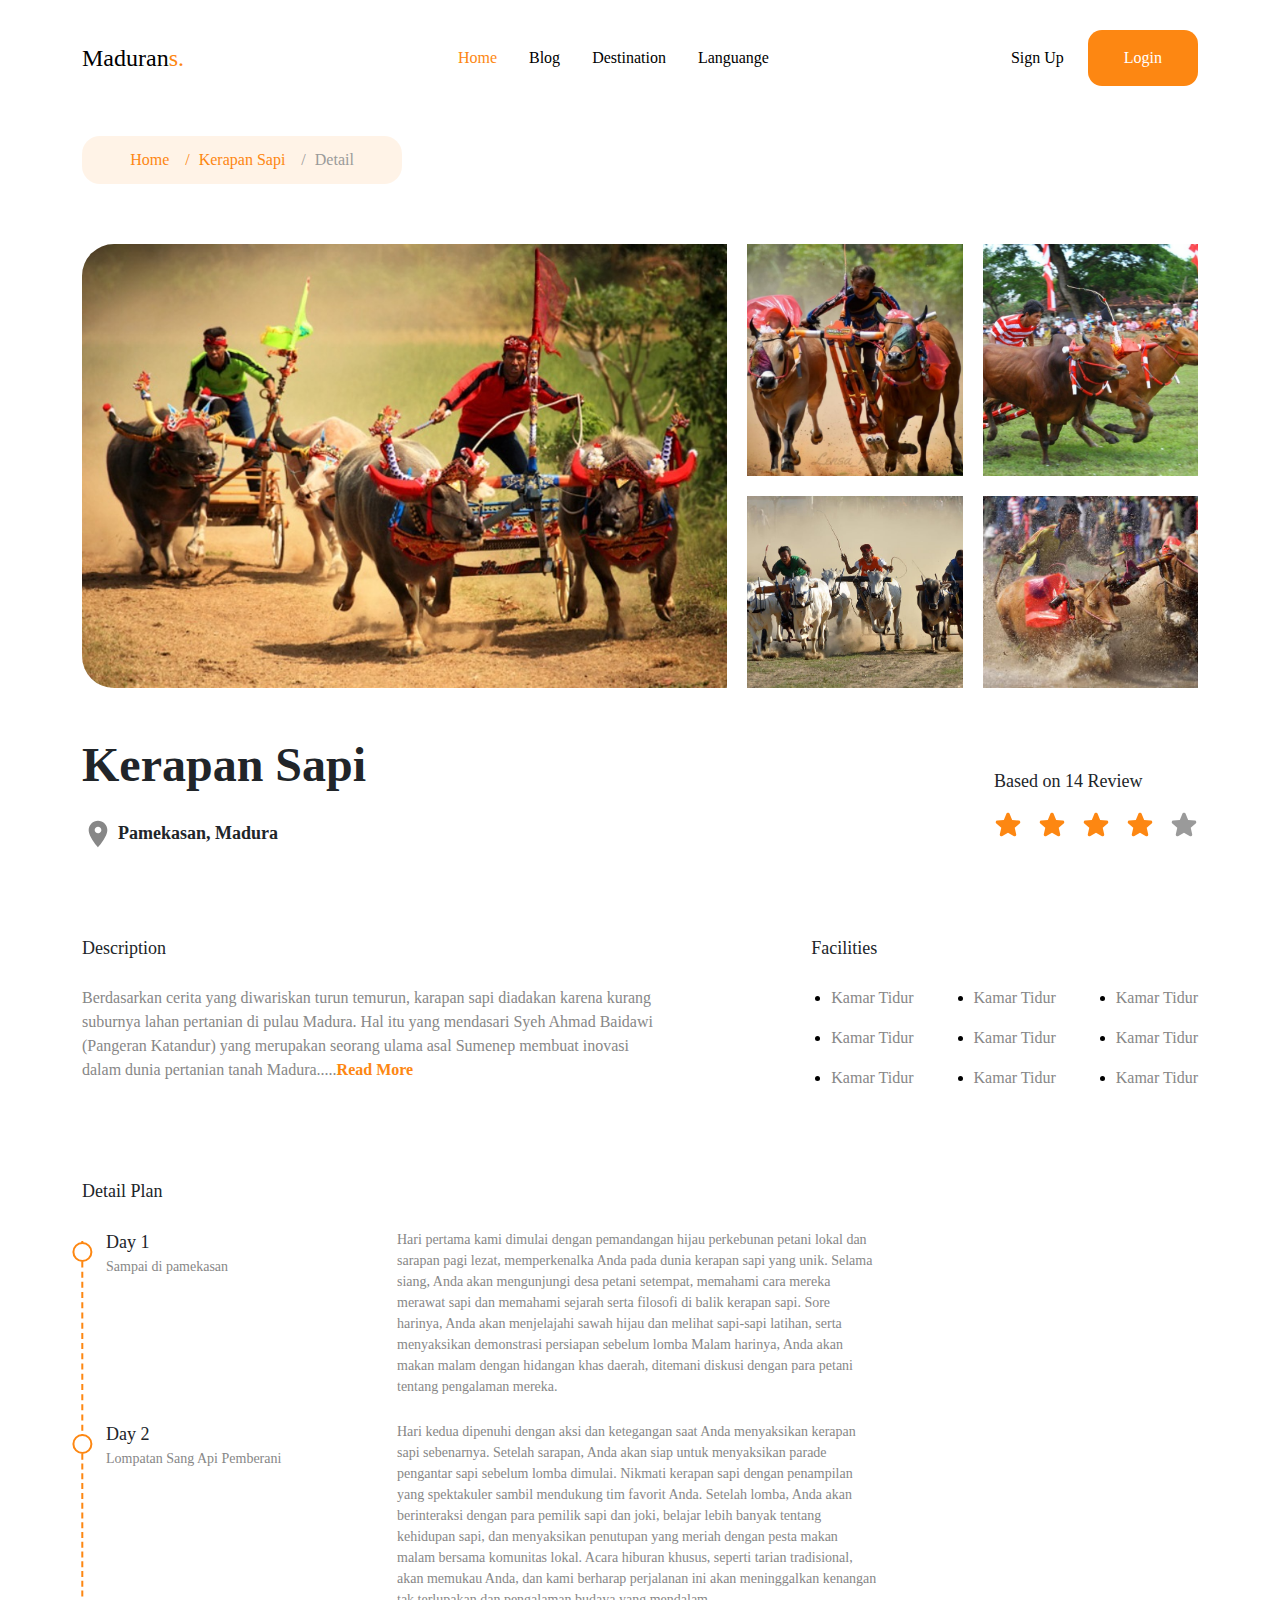
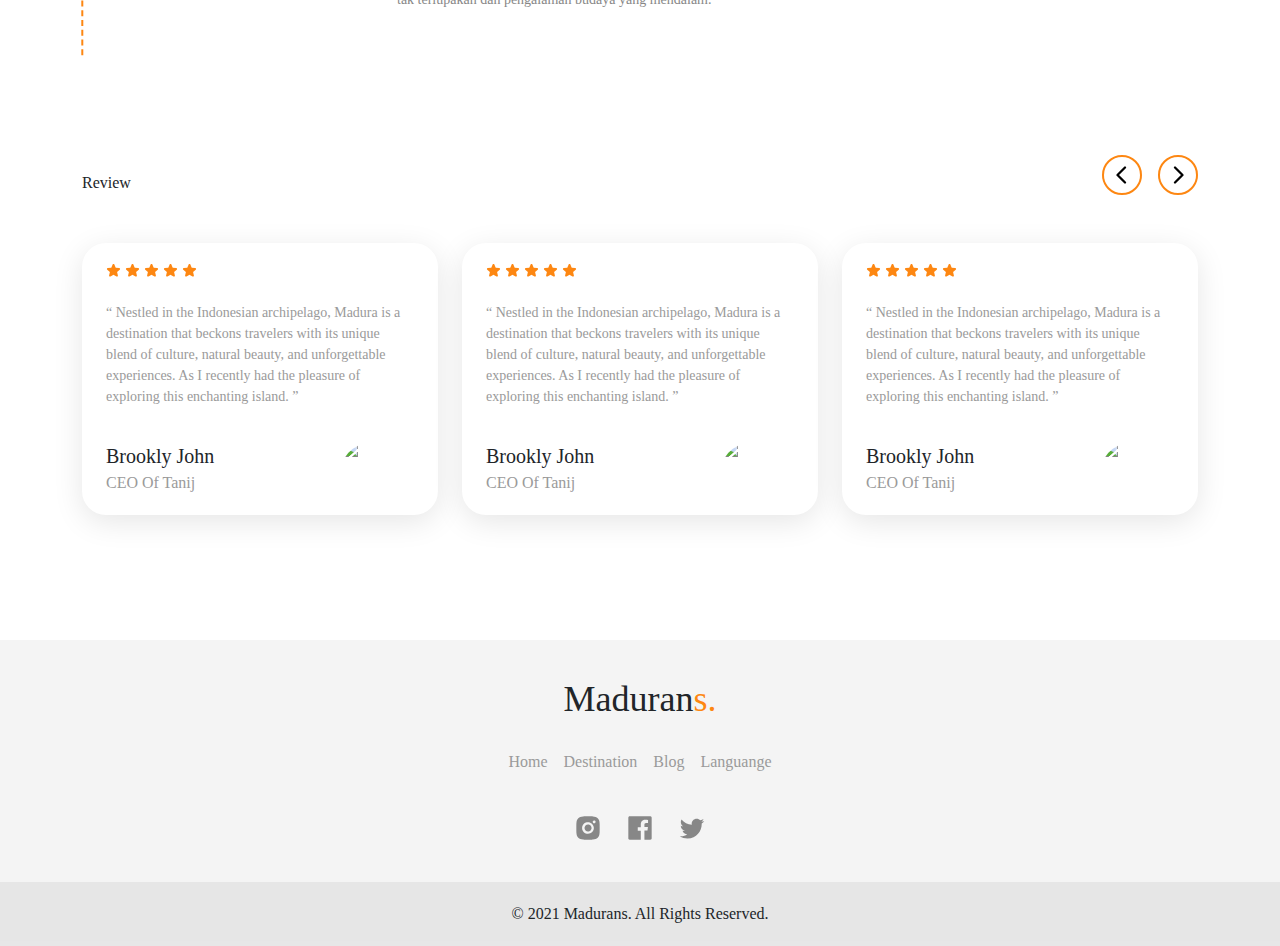
==== commit edbb1d11: "feat : detail pages" ====
--- a/MODUL_B_LAKSAMANA ARYAPUTRA/detail.html
+++ b/MODUL_B_LAKSAMANA ARYAPUTRA/detail.html
@@ -134,7 +134,202 @@
                     </div>
                 </div>
                 <div class="detail-plan d-flex flex-column gap-4">
-                    <span>Detail Plan</span>
+                       <span>Detail Plan</span>
+                       <div class="detail-plan-content d-flex gap-4 position-relative">
+                           <div class="detail-plan-line"></div>
+                           <div class="detail-plan-wrapper d-flex justify-content-between w-100">
+                               <div class="detail-plan-overview d-flex flex-column">
+                                   <span>Day 1</span>
+                                   <p>Sampai di pamekasan</p>
+                               </div>
+                               <div class="detail-plan-description">
+                                   Hari pertama kami dimulai dengan pemandangan hijau perkebunan petani lokal dan sarapan pagi lezat, memperkenalka  Anda
+                                   pada dunia kerapan sapi yang unik. Selama siang, Anda akan mengunjungi desa petani setempat, memahami cara mereka
+                                   merawat sapi dan memahami sejarah serta filosofi di balik kerapan sapi. Sore harinya, Anda akan menjelajahi sawah
+                                   hijau dan melihat sapi-sapi latihan, serta menyaksikan demonstrasi persiapan sebelum lomba Malam harinya, Anda akan
+                                   makan malam dengan hidangan khas daerah, ditemani diskusi dengan para petani tentang pengalaman mereka.
+                               </div>
+                           </div>
+                       </div>
+                        <div class="detail-plan-content d-flex gap-4 position-relative">
+                            <div class="detail-plan-line"></div>
+                            <div class="detail-plan-wrapper d-flex justify-content-between w-100">
+                                <div class="detail-plan-overview d-flex flex-column">
+                                    <span>Day 2</span>
+                                    <p>Lompatan Sang Api Pemberani</p>
+                                </div>
+                                <div class="detail-plan-description">
+                                Hari kedua dipenuhi dengan aksi dan ketegangan saat Anda menyaksikan kerapan sapi sebenarnya. Setelah sarapan, Anda
+                                akan siap untuk menyaksikan parade pengantar sapi sebelum lomba dimulai. Nikmati kerapan sapi dengan penampilan yang
+                                spektakuler sambil mendukung tim favorit Anda. Setelah lomba, Anda akan berinteraksi dengan para pemilik sapi dan
+                                joki, belajar lebih banyak tentang kehidupan sapi, dan menyaksikan penutupan yang meriah dengan pesta makan malam
+                                bersama komunitas lokal. Acara hiburan khusus, seperti tarian tradisional, akan memukau Anda, dan kami berharap
+                                perjalanan ini akan meninggalkan kenangan tak terlupakan dan pengalaman budaya yang mendalam.
+                                </div>
+                            </div>
+                        </div>
+                </div>
+            </div>
+            <div id="guest-review">
+                <div class="d-flex flex-column gap-5">
+                    <div class="d-flex justify-content-between align-items-end position-relative">
+                        <div class="d-flex flex-column gap-1">
+                            <span>Review</span>
+                        </div>
+                        <div class="d-flex gap-3 arrow-wrapper">
+                            <button class="carousel-control-prev arrow-left" type="button" data-bs-target="#carouselTrendingTours"
+                                data-bs-slide="prev">
+                                <svg width="48" height="48" viewBox="0 0 24 24" fill="none" xmlns="http://www.w3.org/2000/svg">
+                                    <path d="M14 7L9 12L14 17" stroke="black" stroke-width="1.5" stroke-linecap="round"
+                                        stroke-linejoin="round" />
+                                </svg>
+                            </button>
+                            <button class="carousel-control-next arrow-right" type="button" data-bs-target="#carouselTrendingTours"
+                                data-bs-slide="next">
+                                <svg width="48" height="48" viewBox="0 0 24 24" fill="none" xmlns="http://www.w3.org/2000/svg">
+                                    <path d="M10 17L15 12L10 7" stroke="black" stroke-width="1.5" stroke-linecap="round"
+                                        stroke-linejoin="round" />
+                                </svg>
+                            </button>
+                        </div>
+                    </div>
+                    <div class="row">
+                        <div class="col-lg-4 col-md-6 col-sm-12">
+                            <div class="d-flex flex-column gap-4 review-card">
+                                <div class="d-flex gap-1 review-star">
+                                    <svg width="15" height="15" viewBox="0 0 24 24" fill="none" xmlns="http://www.w3.org/2000/svg">
+                                        <path
+                                            d="M21.9844 10.7232L17.7562 14.4132L19.0228 19.9069C19.0898 20.1941 19.0707 20.4947 18.9678 20.7711C18.8649 21.0475 18.6829 21.2874 18.4444 21.4609C18.2059 21.6344 17.9215 21.7337 17.6269 21.7464C17.3323 21.7592 17.0404 21.6848 16.7878 21.5326L11.9963 18.6263L7.215 21.5326C6.96241 21.6848 6.67055 21.7592 6.37591 21.7464C6.08128 21.7337 5.79693 21.6344 5.55843 21.4609C5.31993 21.2874 5.13786 21.0475 5.03498 20.7711C4.9321 20.4947 4.91298 20.1941 4.98 19.9069L6.24469 14.4188L2.01563 10.7232C1.79195 10.5303 1.6302 10.2756 1.55068 9.99113C1.47115 9.70666 1.47739 9.40504 1.5686 9.1241C1.65981 8.84315 1.83194 8.59539 2.0634 8.41188C2.29486 8.22838 2.57535 8.11729 2.86969 8.09256L8.44406 7.60974L10.62 2.41974C10.7336 2.14742 10.9253 1.9148 11.1709 1.75117C11.4164 1.58755 11.7049 1.50024 12 1.50024C12.2951 1.50024 12.5836 1.58755 12.8291 1.75117C13.0747 1.9148 13.2664 2.14742 13.38 2.41974L15.5625 7.60974L21.135 8.09256C21.4293 8.11729 21.7098 8.22838 21.9413 8.41188C22.1727 8.59539 22.3449 8.84315 22.4361 9.1241C22.5273 9.40504 22.5335 9.70666 22.454 9.99113C22.3745 10.2756 22.2127 10.5303 21.9891 10.7232H21.9844Z"
+                                            fill="currentColor" />
+                                    </svg>
+                                    <svg width="15" height="15" viewBox="0 0 24 24" fill="none" xmlns="http://www.w3.org/2000/svg">
+                                        <path
+                                            d="M21.9844 10.7232L17.7562 14.4132L19.0228 19.9069C19.0898 20.1941 19.0707 20.4947 18.9678 20.7711C18.8649 21.0475 18.6829 21.2874 18.4444 21.4609C18.2059 21.6344 17.9215 21.7337 17.6269 21.7464C17.3323 21.7592 17.0404 21.6848 16.7878 21.5326L11.9963 18.6263L7.215 21.5326C6.96241 21.6848 6.67055 21.7592 6.37591 21.7464C6.08128 21.7337 5.79693 21.6344 5.55843 21.4609C5.31993 21.2874 5.13786 21.0475 5.03498 20.7711C4.9321 20.4947 4.91298 20.1941 4.98 19.9069L6.24469 14.4188L2.01563 10.7232C1.79195 10.5303 1.6302 10.2756 1.55068 9.99113C1.47115 9.70666 1.47739 9.40504 1.5686 9.1241C1.65981 8.84315 1.83194 8.59539 2.0634 8.41188C2.29486 8.22838 2.57535 8.11729 2.86969 8.09256L8.44406 7.60974L10.62 2.41974C10.7336 2.14742 10.9253 1.9148 11.1709 1.75117C11.4164 1.58755 11.7049 1.50024 12 1.50024C12.2951 1.50024 12.5836 1.58755 12.8291 1.75117C13.0747 1.9148 13.2664 2.14742 13.38 2.41974L15.5625 7.60974L21.135 8.09256C21.4293 8.11729 21.7098 8.22838 21.9413 8.41188C22.1727 8.59539 22.3449 8.84315 22.4361 9.1241C22.5273 9.40504 22.5335 9.70666 22.454 9.99113C22.3745 10.2756 22.2127 10.5303 21.9891 10.7232H21.9844Z"
+                                            fill="currentColor" />
+                                    </svg>
+                                    <svg width="15" height="15" viewBox="0 0 24 24" fill="none" xmlns="http://www.w3.org/2000/svg">
+                                        <path
+                                            d="M21.9844 10.7232L17.7562 14.4132L19.0228 19.9069C19.0898 20.1941 19.0707 20.4947 18.9678 20.7711C18.8649 21.0475 18.6829 21.2874 18.4444 21.4609C18.2059 21.6344 17.9215 21.7337 17.6269 21.7464C17.3323 21.7592 17.0404 21.6848 16.7878 21.5326L11.9963 18.6263L7.215 21.5326C6.96241 21.6848 6.67055 21.7592 6.37591 21.7464C6.08128 21.7337 5.79693 21.6344 5.55843 21.4609C5.31993 21.2874 5.13786 21.0475 5.03498 20.7711C4.9321 20.4947 4.91298 20.1941 4.98 19.9069L6.24469 14.4188L2.01563 10.7232C1.79195 10.5303 1.6302 10.2756 1.55068 9.99113C1.47115 9.70666 1.47739 9.40504 1.5686 9.1241C1.65981 8.84315 1.83194 8.59539 2.0634 8.41188C2.29486 8.22838 2.57535 8.11729 2.86969 8.09256L8.44406 7.60974L10.62 2.41974C10.7336 2.14742 10.9253 1.9148 11.1709 1.75117C11.4164 1.58755 11.7049 1.50024 12 1.50024C12.2951 1.50024 12.5836 1.58755 12.8291 1.75117C13.0747 1.9148 13.2664 2.14742 13.38 2.41974L15.5625 7.60974L21.135 8.09256C21.4293 8.11729 21.7098 8.22838 21.9413 8.41188C22.1727 8.59539 22.3449 8.84315 22.4361 9.1241C22.5273 9.40504 22.5335 9.70666 22.454 9.99113C22.3745 10.2756 22.2127 10.5303 21.9891 10.7232H21.9844Z"
+                                            fill="currentColor" />
+                                    </svg>
+                                    <svg width="15" height="15" viewBox="0 0 24 24" fill="none" xmlns="http://www.w3.org/2000/svg">
+                                        <path
+                                            d="M21.9844 10.7232L17.7562 14.4132L19.0228 19.9069C19.0898 20.1941 19.0707 20.4947 18.9678 20.7711C18.8649 21.0475 18.6829 21.2874 18.4444 21.4609C18.2059 21.6344 17.9215 21.7337 17.6269 21.7464C17.3323 21.7592 17.0404 21.6848 16.7878 21.5326L11.9963 18.6263L7.215 21.5326C6.96241 21.6848 6.67055 21.7592 6.37591 21.7464C6.08128 21.7337 5.79693 21.6344 5.55843 21.4609C5.31993 21.2874 5.13786 21.0475 5.03498 20.7711C4.9321 20.4947 4.91298 20.1941 4.98 19.9069L6.24469 14.4188L2.01563 10.7232C1.79195 10.5303 1.6302 10.2756 1.55068 9.99113C1.47115 9.70666 1.47739 9.40504 1.5686 9.1241C1.65981 8.84315 1.83194 8.59539 2.0634 8.41188C2.29486 8.22838 2.57535 8.11729 2.86969 8.09256L8.44406 7.60974L10.62 2.41974C10.7336 2.14742 10.9253 1.9148 11.1709 1.75117C11.4164 1.58755 11.7049 1.50024 12 1.50024C12.2951 1.50024 12.5836 1.58755 12.8291 1.75117C13.0747 1.9148 13.2664 2.14742 13.38 2.41974L15.5625 7.60974L21.135 8.09256C21.4293 8.11729 21.7098 8.22838 21.9413 8.41188C22.1727 8.59539 22.3449 8.84315 22.4361 9.1241C22.5273 9.40504 22.5335 9.70666 22.454 9.99113C22.3745 10.2756 22.2127 10.5303 21.9891 10.7232H21.9844Z"
+                                            fill="currentColor" />
+                                    </svg>
+                                    <svg width="15" height="15" viewBox="0 0 24 24" fill="none" xmlns="http://www.w3.org/2000/svg">
+                                        <path
+                                            d="M21.9844 10.7232L17.7562 14.4132L19.0228 19.9069C19.0898 20.1941 19.0707 20.4947 18.9678 20.7711C18.8649 21.0475 18.6829 21.2874 18.4444 21.4609C18.2059 21.6344 17.9215 21.7337 17.6269 21.7464C17.3323 21.7592 17.0404 21.6848 16.7878 21.5326L11.9963 18.6263L7.215 21.5326C6.96241 21.6848 6.67055 21.7592 6.37591 21.7464C6.08128 21.7337 5.79693 21.6344 5.55843 21.4609C5.31993 21.2874 5.13786 21.0475 5.03498 20.7711C4.9321 20.4947 4.91298 20.1941 4.98 19.9069L6.24469 14.4188L2.01563 10.7232C1.79195 10.5303 1.6302 10.2756 1.55068 9.99113C1.47115 9.70666 1.47739 9.40504 1.5686 9.1241C1.65981 8.84315 1.83194 8.59539 2.0634 8.41188C2.29486 8.22838 2.57535 8.11729 2.86969 8.09256L8.44406 7.60974L10.62 2.41974C10.7336 2.14742 10.9253 1.9148 11.1709 1.75117C11.4164 1.58755 11.7049 1.50024 12 1.50024C12.2951 1.50024 12.5836 1.58755 12.8291 1.75117C13.0747 1.9148 13.2664 2.14742 13.38 2.41974L15.5625 7.60974L21.135 8.09256C21.4293 8.11729 21.7098 8.22838 21.9413 8.41188C22.1727 8.59539 22.3449 8.84315 22.4361 9.1241C22.5273 9.40504 22.5335 9.70666 22.454 9.99113C22.3745 10.2756 22.2127 10.5303 21.9891 10.7232H21.9844Z"
+                                            fill="currentColor" />
+                                    </svg>
+                                </div>
+                                <div class="review-desc">
+                                    “ Nestled in the Indonesian archipelago, Madura is a destination that beckons travelers with its
+                                    unique blend of
+                                    culture, natural beauty, and unforgettable experiences. As I recently had the pleasure of
+                                    exploring this enchanting
+                                    island. ”
+                                </div>
+                                <div class="d-flex justify-content-between review-footer">
+                                    <div class="d-flex flex-column review-user">
+                                        <span class="review-user-title">Brookly John</span>
+                                        <span class="review-user-subtitle">CEO Of Tanij</span>
+                                    </div>
+                                    <img src="assets/Images/review-user.png" class="review-user-img">
+                                </div>
+                            </div>
+                        </div>
+                        <div class="col-lg-4 col-md-6 col-sm-12">
+                            <div class="d-flex flex-column gap-4 review-card">
+                                <div class="d-flex gap-1 review-star">
+                                    <svg width="15" height="15" viewBox="0 0 24 24" fill="none" xmlns="http://www.w3.org/2000/svg">
+                                        <path
+                                            d="M21.9844 10.7232L17.7562 14.4132L19.0228 19.9069C19.0898 20.1941 19.0707 20.4947 18.9678 20.7711C18.8649 21.0475 18.6829 21.2874 18.4444 21.4609C18.2059 21.6344 17.9215 21.7337 17.6269 21.7464C17.3323 21.7592 17.0404 21.6848 16.7878 21.5326L11.9963 18.6263L7.215 21.5326C6.96241 21.6848 6.67055 21.7592 6.37591 21.7464C6.08128 21.7337 5.79693 21.6344 5.55843 21.4609C5.31993 21.2874 5.13786 21.0475 5.03498 20.7711C4.9321 20.4947 4.91298 20.1941 4.98 19.9069L6.24469 14.4188L2.01563 10.7232C1.79195 10.5303 1.6302 10.2756 1.55068 9.99113C1.47115 9.70666 1.47739 9.40504 1.5686 9.1241C1.65981 8.84315 1.83194 8.59539 2.0634 8.41188C2.29486 8.22838 2.57535 8.11729 2.86969 8.09256L8.44406 7.60974L10.62 2.41974C10.7336 2.14742 10.9253 1.9148 11.1709 1.75117C11.4164 1.58755 11.7049 1.50024 12 1.50024C12.2951 1.50024 12.5836 1.58755 12.8291 1.75117C13.0747 1.9148 13.2664 2.14742 13.38 2.41974L15.5625 7.60974L21.135 8.09256C21.4293 8.11729 21.7098 8.22838 21.9413 8.41188C22.1727 8.59539 22.3449 8.84315 22.4361 9.1241C22.5273 9.40504 22.5335 9.70666 22.454 9.99113C22.3745 10.2756 22.2127 10.5303 21.9891 10.7232H21.9844Z"
+                                            fill="currentColor" />
+                                    </svg>
+                                    <svg width="15" height="15" viewBox="0 0 24 24" fill="none" xmlns="http://www.w3.org/2000/svg">
+                                        <path
+                                            d="M21.9844 10.7232L17.7562 14.4132L19.0228 19.9069C19.0898 20.1941 19.0707 20.4947 18.9678 20.7711C18.8649 21.0475 18.6829 21.2874 18.4444 21.4609C18.2059 21.6344 17.9215 21.7337 17.6269 21.7464C17.3323 21.7592 17.0404 21.6848 16.7878 21.5326L11.9963 18.6263L7.215 21.5326C6.96241 21.6848 6.67055 21.7592 6.37591 21.7464C6.08128 21.7337 5.79693 21.6344 5.55843 21.4609C5.31993 21.2874 5.13786 21.0475 5.03498 20.7711C4.9321 20.4947 4.91298 20.1941 4.98 19.9069L6.24469 14.4188L2.01563 10.7232C1.79195 10.5303 1.6302 10.2756 1.55068 9.99113C1.47115 9.70666 1.47739 9.40504 1.5686 9.1241C1.65981 8.84315 1.83194 8.59539 2.0634 8.41188C2.29486 8.22838 2.57535 8.11729 2.86969 8.09256L8.44406 7.60974L10.62 2.41974C10.7336 2.14742 10.9253 1.9148 11.1709 1.75117C11.4164 1.58755 11.7049 1.50024 12 1.50024C12.2951 1.50024 12.5836 1.58755 12.8291 1.75117C13.0747 1.9148 13.2664 2.14742 13.38 2.41974L15.5625 7.60974L21.135 8.09256C21.4293 8.11729 21.7098 8.22838 21.9413 8.41188C22.1727 8.59539 22.3449 8.84315 22.4361 9.1241C22.5273 9.40504 22.5335 9.70666 22.454 9.99113C22.3745 10.2756 22.2127 10.5303 21.9891 10.7232H21.9844Z"
+                                            fill="currentColor" />
+                                    </svg>
+                                    <svg width="15" height="15" viewBox="0 0 24 24" fill="none" xmlns="http://www.w3.org/2000/svg">
+                                        <path
+                                            d="M21.9844 10.7232L17.7562 14.4132L19.0228 19.9069C19.0898 20.1941 19.0707 20.4947 18.9678 20.7711C18.8649 21.0475 18.6829 21.2874 18.4444 21.4609C18.2059 21.6344 17.9215 21.7337 17.6269 21.7464C17.3323 21.7592 17.0404 21.6848 16.7878 21.5326L11.9963 18.6263L7.215 21.5326C6.96241 21.6848 6.67055 21.7592 6.37591 21.7464C6.08128 21.7337 5.79693 21.6344 5.55843 21.4609C5.31993 21.2874 5.13786 21.0475 5.03498 20.7711C4.9321 20.4947 4.91298 20.1941 4.98 19.9069L6.24469 14.4188L2.01563 10.7232C1.79195 10.5303 1.6302 10.2756 1.55068 9.99113C1.47115 9.70666 1.47739 9.40504 1.5686 9.1241C1.65981 8.84315 1.83194 8.59539 2.0634 8.41188C2.29486 8.22838 2.57535 8.11729 2.86969 8.09256L8.44406 7.60974L10.62 2.41974C10.7336 2.14742 10.9253 1.9148 11.1709 1.75117C11.4164 1.58755 11.7049 1.50024 12 1.50024C12.2951 1.50024 12.5836 1.58755 12.8291 1.75117C13.0747 1.9148 13.2664 2.14742 13.38 2.41974L15.5625 7.60974L21.135 8.09256C21.4293 8.11729 21.7098 8.22838 21.9413 8.41188C22.1727 8.59539 22.3449 8.84315 22.4361 9.1241C22.5273 9.40504 22.5335 9.70666 22.454 9.99113C22.3745 10.2756 22.2127 10.5303 21.9891 10.7232H21.9844Z"
+                                            fill="currentColor" />
+                                    </svg>
+                                    <svg width="15" height="15" viewBox="0 0 24 24" fill="none" xmlns="http://www.w3.org/2000/svg">
+                                        <path
+                                            d="M21.9844 10.7232L17.7562 14.4132L19.0228 19.9069C19.0898 20.1941 19.0707 20.4947 18.9678 20.7711C18.8649 21.0475 18.6829 21.2874 18.4444 21.4609C18.2059 21.6344 17.9215 21.7337 17.6269 21.7464C17.3323 21.7592 17.0404 21.6848 16.7878 21.5326L11.9963 18.6263L7.215 21.5326C6.96241 21.6848 6.67055 21.7592 6.37591 21.7464C6.08128 21.7337 5.79693 21.6344 5.55843 21.4609C5.31993 21.2874 5.13786 21.0475 5.03498 20.7711C4.9321 20.4947 4.91298 20.1941 4.98 19.9069L6.24469 14.4188L2.01563 10.7232C1.79195 10.5303 1.6302 10.2756 1.55068 9.99113C1.47115 9.70666 1.47739 9.40504 1.5686 9.1241C1.65981 8.84315 1.83194 8.59539 2.0634 8.41188C2.29486 8.22838 2.57535 8.11729 2.86969 8.09256L8.44406 7.60974L10.62 2.41974C10.7336 2.14742 10.9253 1.9148 11.1709 1.75117C11.4164 1.58755 11.7049 1.50024 12 1.50024C12.2951 1.50024 12.5836 1.58755 12.8291 1.75117C13.0747 1.9148 13.2664 2.14742 13.38 2.41974L15.5625 7.60974L21.135 8.09256C21.4293 8.11729 21.7098 8.22838 21.9413 8.41188C22.1727 8.59539 22.3449 8.84315 22.4361 9.1241C22.5273 9.40504 22.5335 9.70666 22.454 9.99113C22.3745 10.2756 22.2127 10.5303 21.9891 10.7232H21.9844Z"
+                                            fill="currentColor" />
+                                    </svg>
+                                    <svg width="15" height="15" viewBox="0 0 24 24" fill="none" xmlns="http://www.w3.org/2000/svg">
+                                        <path
+                                            d="M21.9844 10.7232L17.7562 14.4132L19.0228 19.9069C19.0898 20.1941 19.0707 20.4947 18.9678 20.7711C18.8649 21.0475 18.6829 21.2874 18.4444 21.4609C18.2059 21.6344 17.9215 21.7337 17.6269 21.7464C17.3323 21.7592 17.0404 21.6848 16.7878 21.5326L11.9963 18.6263L7.215 21.5326C6.96241 21.6848 6.67055 21.7592 6.37591 21.7464C6.08128 21.7337 5.79693 21.6344 5.55843 21.4609C5.31993 21.2874 5.13786 21.0475 5.03498 20.7711C4.9321 20.4947 4.91298 20.1941 4.98 19.9069L6.24469 14.4188L2.01563 10.7232C1.79195 10.5303 1.6302 10.2756 1.55068 9.99113C1.47115 9.70666 1.47739 9.40504 1.5686 9.1241C1.65981 8.84315 1.83194 8.59539 2.0634 8.41188C2.29486 8.22838 2.57535 8.11729 2.86969 8.09256L8.44406 7.60974L10.62 2.41974C10.7336 2.14742 10.9253 1.9148 11.1709 1.75117C11.4164 1.58755 11.7049 1.50024 12 1.50024C12.2951 1.50024 12.5836 1.58755 12.8291 1.75117C13.0747 1.9148 13.2664 2.14742 13.38 2.41974L15.5625 7.60974L21.135 8.09256C21.4293 8.11729 21.7098 8.22838 21.9413 8.41188C22.1727 8.59539 22.3449 8.84315 22.4361 9.1241C22.5273 9.40504 22.5335 9.70666 22.454 9.99113C22.3745 10.2756 22.2127 10.5303 21.9891 10.7232H21.9844Z"
+                                            fill="currentColor" />
+                                    </svg>
+                                </div>
+                                <div class="review-desc">
+                                    “ Nestled in the Indonesian archipelago, Madura is a destination that beckons travelers with its
+                                    unique blend of
+                                    culture, natural beauty, and unforgettable experiences. As I recently had the pleasure of
+                                    exploring this enchanting
+                                    island. ”
+                                </div>
+                                <div class="d-flex justify-content-between review-footer">
+                                    <div class="d-flex flex-column review-user">
+                                        <span class="review-user-title">Brookly John</span>
+                                        <span class="review-user-subtitle">CEO Of Tanij</span>
+                                    </div>
+                                    <img src="assets/Images/review-user.png" class="review-user-img">
+                                </div>
+                            </div>
+                        </div>
+                        <div class="col-lg-4 col-md-6 col-sm-12">
+                            <div class="d-flex flex-column gap-4 review-card">
+                                <div class="d-flex gap-1 review-star">
+                                    <svg width="15" height="15" viewBox="0 0 24 24" fill="none" xmlns="http://www.w3.org/2000/svg">
+                                        <path
+                                            d="M21.9844 10.7232L17.7562 14.4132L19.0228 19.9069C19.0898 20.1941 19.0707 20.4947 18.9678 20.7711C18.8649 21.0475 18.6829 21.2874 18.4444 21.4609C18.2059 21.6344 17.9215 21.7337 17.6269 21.7464C17.3323 21.7592 17.0404 21.6848 16.7878 21.5326L11.9963 18.6263L7.215 21.5326C6.96241 21.6848 6.67055 21.7592 6.37591 21.7464C6.08128 21.7337 5.79693 21.6344 5.55843 21.4609C5.31993 21.2874 5.13786 21.0475 5.03498 20.7711C4.9321 20.4947 4.91298 20.1941 4.98 19.9069L6.24469 14.4188L2.01563 10.7232C1.79195 10.5303 1.6302 10.2756 1.55068 9.99113C1.47115 9.70666 1.47739 9.40504 1.5686 9.1241C1.65981 8.84315 1.83194 8.59539 2.0634 8.41188C2.29486 8.22838 2.57535 8.11729 2.86969 8.09256L8.44406 7.60974L10.62 2.41974C10.7336 2.14742 10.9253 1.9148 11.1709 1.75117C11.4164 1.58755 11.7049 1.50024 12 1.50024C12.2951 1.50024 12.5836 1.58755 12.8291 1.75117C13.0747 1.9148 13.2664 2.14742 13.38 2.41974L15.5625 7.60974L21.135 8.09256C21.4293 8.11729 21.7098 8.22838 21.9413 8.41188C22.1727 8.59539 22.3449 8.84315 22.4361 9.1241C22.5273 9.40504 22.5335 9.70666 22.454 9.99113C22.3745 10.2756 22.2127 10.5303 21.9891 10.7232H21.9844Z"
+                                            fill="currentColor" />
+                                    </svg>
+                                    <svg width="15" height="15" viewBox="0 0 24 24" fill="none" xmlns="http://www.w3.org/2000/svg">
+                                        <path
+                                            d="M21.9844 10.7232L17.7562 14.4132L19.0228 19.9069C19.0898 20.1941 19.0707 20.4947 18.9678 20.7711C18.8649 21.0475 18.6829 21.2874 18.4444 21.4609C18.2059 21.6344 17.9215 21.7337 17.6269 21.7464C17.3323 21.7592 17.0404 21.6848 16.7878 21.5326L11.9963 18.6263L7.215 21.5326C6.96241 21.6848 6.67055 21.7592 6.37591 21.7464C6.08128 21.7337 5.79693 21.6344 5.55843 21.4609C5.31993 21.2874 5.13786 21.0475 5.03498 20.7711C4.9321 20.4947 4.91298 20.1941 4.98 19.9069L6.24469 14.4188L2.01563 10.7232C1.79195 10.5303 1.6302 10.2756 1.55068 9.99113C1.47115 9.70666 1.47739 9.40504 1.5686 9.1241C1.65981 8.84315 1.83194 8.59539 2.0634 8.41188C2.29486 8.22838 2.57535 8.11729 2.86969 8.09256L8.44406 7.60974L10.62 2.41974C10.7336 2.14742 10.9253 1.9148 11.1709 1.75117C11.4164 1.58755 11.7049 1.50024 12 1.50024C12.2951 1.50024 12.5836 1.58755 12.8291 1.75117C13.0747 1.9148 13.2664 2.14742 13.38 2.41974L15.5625 7.60974L21.135 8.09256C21.4293 8.11729 21.7098 8.22838 21.9413 8.41188C22.1727 8.59539 22.3449 8.84315 22.4361 9.1241C22.5273 9.40504 22.5335 9.70666 22.454 9.99113C22.3745 10.2756 22.2127 10.5303 21.9891 10.7232H21.9844Z"
+                                            fill="currentColor" />
+                                    </svg>
+                                    <svg width="15" height="15" viewBox="0 0 24 24" fill="none" xmlns="http://www.w3.org/2000/svg">
+                                        <path
+                                            d="M21.9844 10.7232L17.7562 14.4132L19.0228 19.9069C19.0898 20.1941 19.0707 20.4947 18.9678 20.7711C18.8649 21.0475 18.6829 21.2874 18.4444 21.4609C18.2059 21.6344 17.9215 21.7337 17.6269 21.7464C17.3323 21.7592 17.0404 21.6848 16.7878 21.5326L11.9963 18.6263L7.215 21.5326C6.96241 21.6848 6.67055 21.7592 6.37591 21.7464C6.08128 21.7337 5.79693 21.6344 5.55843 21.4609C5.31993 21.2874 5.13786 21.0475 5.03498 20.7711C4.9321 20.4947 4.91298 20.1941 4.98 19.9069L6.24469 14.4188L2.01563 10.7232C1.79195 10.5303 1.6302 10.2756 1.55068 9.99113C1.47115 9.70666 1.47739 9.40504 1.5686 9.1241C1.65981 8.84315 1.83194 8.59539 2.0634 8.41188C2.29486 8.22838 2.57535 8.11729 2.86969 8.09256L8.44406 7.60974L10.62 2.41974C10.7336 2.14742 10.9253 1.9148 11.1709 1.75117C11.4164 1.58755 11.7049 1.50024 12 1.50024C12.2951 1.50024 12.5836 1.58755 12.8291 1.75117C13.0747 1.9148 13.2664 2.14742 13.38 2.41974L15.5625 7.60974L21.135 8.09256C21.4293 8.11729 21.7098 8.22838 21.9413 8.41188C22.1727 8.59539 22.3449 8.84315 22.4361 9.1241C22.5273 9.40504 22.5335 9.70666 22.454 9.99113C22.3745 10.2756 22.2127 10.5303 21.9891 10.7232H21.9844Z"
+                                            fill="currentColor" />
+                                    </svg>
+                                    <svg width="15" height="15" viewBox="0 0 24 24" fill="none" xmlns="http://www.w3.org/2000/svg">
+                                        <path
+                                            d="M21.9844 10.7232L17.7562 14.4132L19.0228 19.9069C19.0898 20.1941 19.0707 20.4947 18.9678 20.7711C18.8649 21.0475 18.6829 21.2874 18.4444 21.4609C18.2059 21.6344 17.9215 21.7337 17.6269 21.7464C17.3323 21.7592 17.0404 21.6848 16.7878 21.5326L11.9963 18.6263L7.215 21.5326C6.96241 21.6848 6.67055 21.7592 6.37591 21.7464C6.08128 21.7337 5.79693 21.6344 5.55843 21.4609C5.31993 21.2874 5.13786 21.0475 5.03498 20.7711C4.9321 20.4947 4.91298 20.1941 4.98 19.9069L6.24469 14.4188L2.01563 10.7232C1.79195 10.5303 1.6302 10.2756 1.55068 9.99113C1.47115 9.70666 1.47739 9.40504 1.5686 9.1241C1.65981 8.84315 1.83194 8.59539 2.0634 8.41188C2.29486 8.22838 2.57535 8.11729 2.86969 8.09256L8.44406 7.60974L10.62 2.41974C10.7336 2.14742 10.9253 1.9148 11.1709 1.75117C11.4164 1.58755 11.7049 1.50024 12 1.50024C12.2951 1.50024 12.5836 1.58755 12.8291 1.75117C13.0747 1.9148 13.2664 2.14742 13.38 2.41974L15.5625 7.60974L21.135 8.09256C21.4293 8.11729 21.7098 8.22838 21.9413 8.41188C22.1727 8.59539 22.3449 8.84315 22.4361 9.1241C22.5273 9.40504 22.5335 9.70666 22.454 9.99113C22.3745 10.2756 22.2127 10.5303 21.9891 10.7232H21.9844Z"
+                                            fill="currentColor" />
+                                    </svg>
+                                    <svg width="15" height="15" viewBox="0 0 24 24" fill="none" xmlns="http://www.w3.org/2000/svg">
+                                        <path
+                                            d="M21.9844 10.7232L17.7562 14.4132L19.0228 19.9069C19.0898 20.1941 19.0707 20.4947 18.9678 20.7711C18.8649 21.0475 18.6829 21.2874 18.4444 21.4609C18.2059 21.6344 17.9215 21.7337 17.6269 21.7464C17.3323 21.7592 17.0404 21.6848 16.7878 21.5326L11.9963 18.6263L7.215 21.5326C6.96241 21.6848 6.67055 21.7592 6.37591 21.7464C6.08128 21.7337 5.79693 21.6344 5.55843 21.4609C5.31993 21.2874 5.13786 21.0475 5.03498 20.7711C4.9321 20.4947 4.91298 20.1941 4.98 19.9069L6.24469 14.4188L2.01563 10.7232C1.79195 10.5303 1.6302 10.2756 1.55068 9.99113C1.47115 9.70666 1.47739 9.40504 1.5686 9.1241C1.65981 8.84315 1.83194 8.59539 2.0634 8.41188C2.29486 8.22838 2.57535 8.11729 2.86969 8.09256L8.44406 7.60974L10.62 2.41974C10.7336 2.14742 10.9253 1.9148 11.1709 1.75117C11.4164 1.58755 11.7049 1.50024 12 1.50024C12.2951 1.50024 12.5836 1.58755 12.8291 1.75117C13.0747 1.9148 13.2664 2.14742 13.38 2.41974L15.5625 7.60974L21.135 8.09256C21.4293 8.11729 21.7098 8.22838 21.9413 8.41188C22.1727 8.59539 22.3449 8.84315 22.4361 9.1241C22.5273 9.40504 22.5335 9.70666 22.454 9.99113C22.3745 10.2756 22.2127 10.5303 21.9891 10.7232H21.9844Z"
+                                            fill="currentColor" />
+                                    </svg>
+                                </div>
+                                <div class="review-desc">
+                                    “ Nestled in the Indonesian archipelago, Madura is a destination that beckons travelers with its
+                                    unique blend of
+                                    culture, natural beauty, and unforgettable experiences. As I recently had the pleasure of
+                                    exploring this enchanting
+                                    island. ”
+                                </div>
+                                <div class="d-flex justify-content-between review-footer">
+                                    <div class="d-flex flex-column review-user">
+                                        <span class="review-user-title">Brookly John</span>
+                                        <span class="review-user-subtitle">CEO Of Tanij</span>
+                                    </div>
+                                    <img src="assets/Images/review-user.png" class="review-user-img">
+                                </div>
+                            </div>
+                        </div>
+                    </div>
                 </div>
             </div>
         </div>
--- a/MODUL_B_LAKSAMANA ARYAPUTRA/css/detail.css
+++ b/MODUL_B_LAKSAMANA ARYAPUTRA/css/detail.css
@@ -110,7 +110,7 @@
 }
 
 #detail-pages .detail-photos-huge {
-    max-width: 635px;
+    max-width: 645px;
     border-top-left-radius: 32px;
     border-bottom-left-radius: 32px;
 }
@@ -167,6 +167,7 @@
 .detail-content-subtitle {
     font-size: 16px;
     max-width: 575px;
+    font-family: Poppins-light;
     color: var(--secondary-color);
 }
 
@@ -174,6 +175,7 @@
 .detail-content-more {
     color: var(--primary);
     cursor: pointer;
+    font-weight: bold;
 }
 
 #detail-pages .detail-facility-wrapper li {
@@ -196,6 +198,144 @@
     font-size: 18px;
 }
 
+#detail-pages .detail-plan-content {
+    max-width: 795px;
+}
+
+#detail-pages .detail-plan-overview p {
+    font-size: 14px;
+    color: var(--secondary-color);
+    font-family: Poppins-light;
+}
+
+#detail-pages .detail-plan-description {
+    max-width: 480px;
+    font-size: 14px;
+    color: var(--secondary-color);
+    font-family: Poppins-light;
+}
+
+#detail-pages .detail-plan-line::before {
+    content: "";
+    position: absolute;
+    top: 0;
+    transform: translate(-48%, 65%);
+    width: 1.25rem;
+    height: 1.25rem;
+    border-radius: 50%;
+    z-index: 1;
+    background-color: #fff;
+    border: 2px solid var(--primary);
+}
+
+#detail-pages .detail-plan-line::after {
+    content: "";
+    position: absolute;
+    top: 0;
+    bottom: -32px;
+    transform: translate(-3.5%, 6%);
+    width: 1.25rem;
+    border-left: 2px dashed var(--primary);
+}
+
+
+/* Guest Review */
+
+#guest-review .carousel-control-next.arrow-right:hover,
+#guest-review .carousel-control-prev.arrow-left:hover {
+    background-color: var(--primary) !important;
+}
+
+#guest-review .carousel-control-next.arrow-right:hover path,
+#guest-review .carousel-control-prev.arrow-left:hover path {
+    stroke: var(--white) !important;
+}
+
+#guest-review .carousel-control-next.arrow-right,
+#guest-review .carousel-control-prev.arrow-left {
+    position: unset !important;
+}
+
+#guest-review .carousel-control-prev.arrow-left {
+    right: 0;
+    z-index: 5;
+    background-color: transparent;
+    font-weight: 700;
+    max-height: 40px;
+    border-radius: 50%;
+    max-width: 40px;
+    width: 100%;
+    opacity: unset;
+    margin-left: auto;
+    border: 2px solid var(--primary);
+}
+
+#guest-review .carousel-control-next.arrow-right {
+    right: 0;
+    z-index: 5;
+    background-color: transparent;
+    font-weight: 700;
+    max-height: 40px;
+    border-radius: 50%;
+    max-width: 40px;
+    opacity: unset;
+    width: 100%;
+    margin-left: auto;
+    border: 2px solid var(--primary);
+}
+
+#guest-review {
+    margin-top: 145px;
+}
+
+#guest-review .header-title {
+    text-shadow: 0px 5px 8px rgba(0, 0, 0, 0.17);
+}
+
+#guest-review .header-subtitle {
+    font-size: 18px;
+    color: var(--secondary-color);
+}
+
+#guest-review a.review-button {
+    max-height: 65px;
+    padding: 24px 20px !important;
+}
+
+#guest-review .review-card {
+    background-color: var(--white);
+    box-shadow: 0px 7px 30px rgba(0, 0, 0, 0.10);
+    padding: 20px 24px;
+    border-radius: 24px;
+}
+
+#guest-review .review-star path {
+    fill: var(--primary);
+}
+
+#guest-review .review-desc {
+    font-size: 14px;
+    color: #9a9a9a;
+    max-width: 520px;
+}
+
+#guest-review .review-footer .review-user-img {
+    width: 72px;
+    border-radius: 50%;
+}
+
+#guest-review .review-user-title {
+    font-size: 20px;
+}
+
+#guest-review .review-user-subtitle {
+    font-size: 16px;
+    color: var(--secondary-color-light);
+}
+
+#guest-review .review-footer {
+    margin-top: 10px;
+}
 
 
 /* Footer */
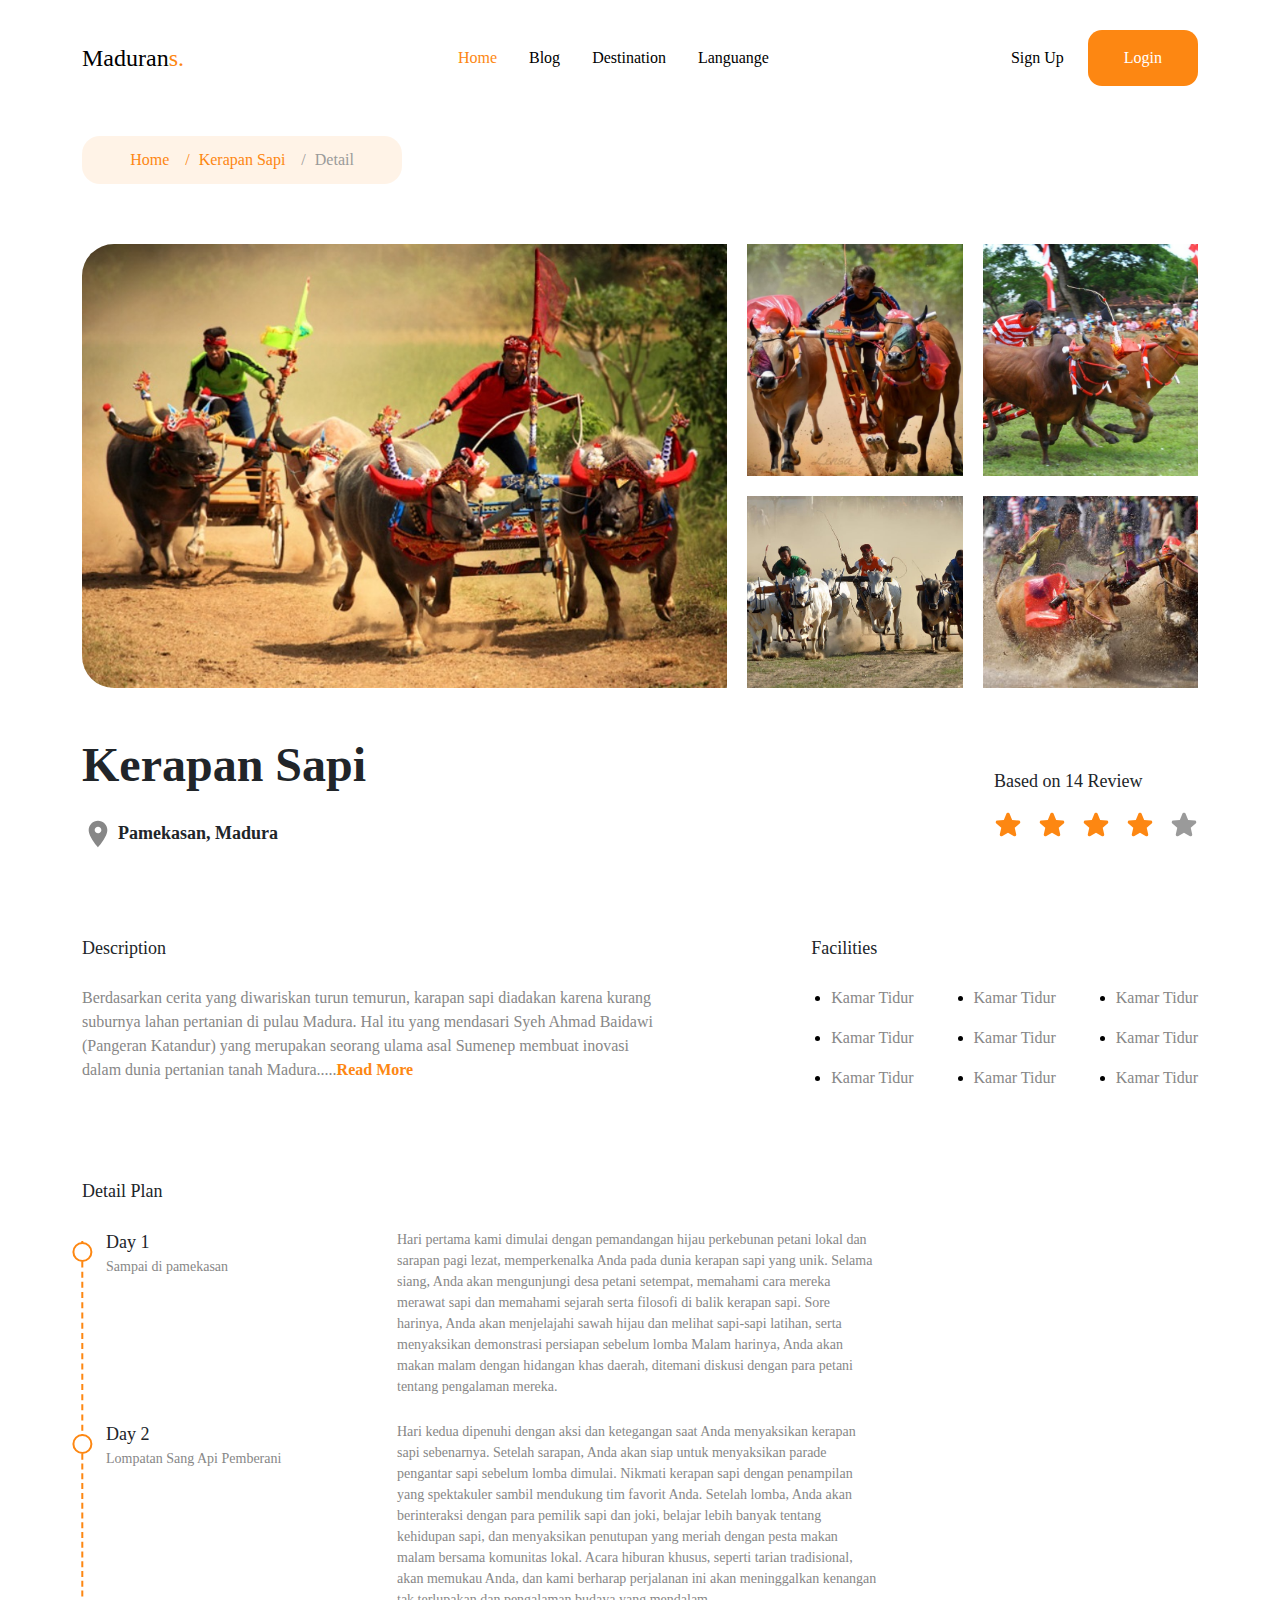
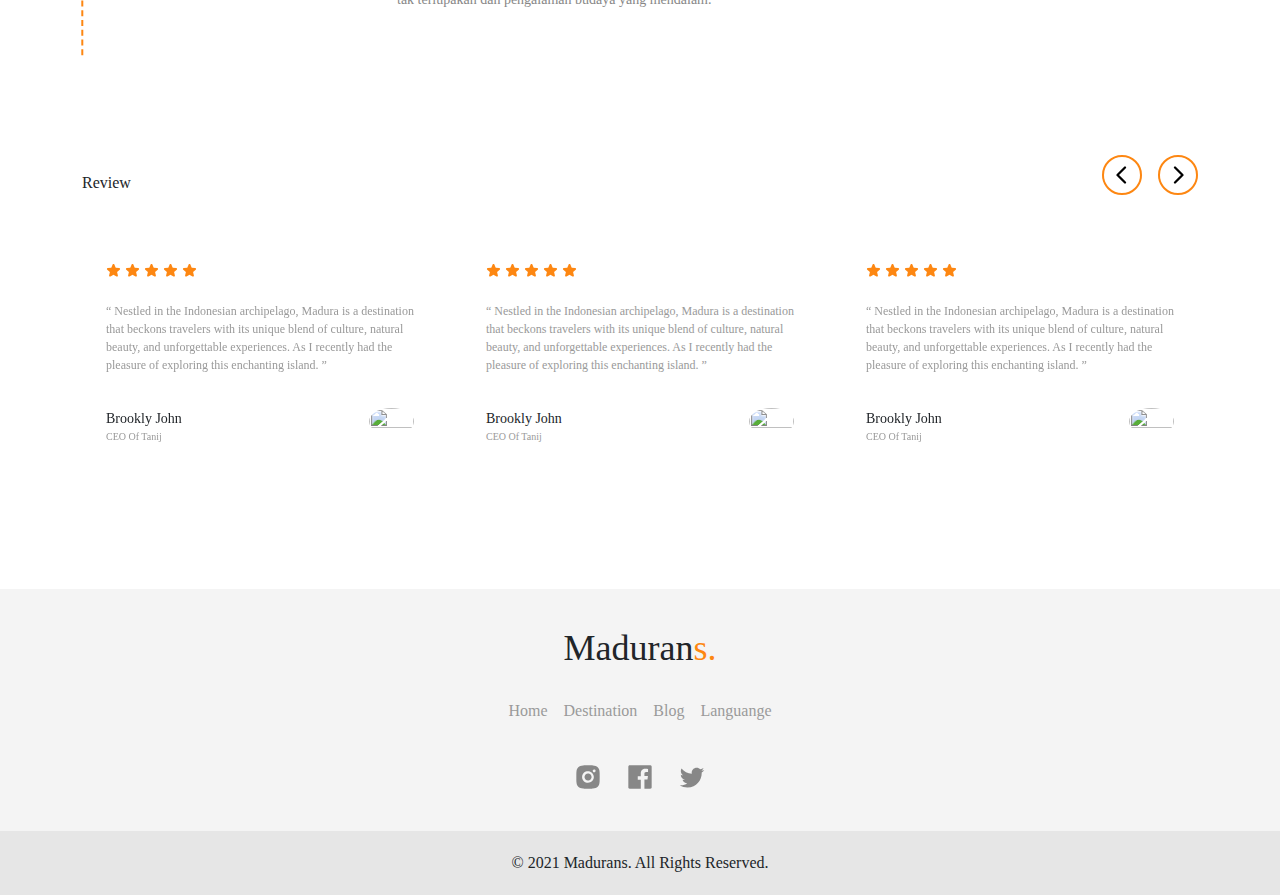
==== commit 31c4f984: "feat : detail finalize" ====
--- a/MODUL_B_LAKSAMANA ARYAPUTRA/detail.html
+++ b/MODUL_B_LAKSAMANA ARYAPUTRA/detail.html
@@ -177,14 +177,14 @@
                             <span>Review</span>
                         </div>
                         <div class="d-flex gap-3 arrow-wrapper">
-                            <button class="carousel-control-prev arrow-left" type="button" data-bs-target="#carouselTrendingTours"
+                            <button class="carousel-control-prev arrow-left" type="button" data-bs-target="#carouselDetailReview"
                                 data-bs-slide="prev">
                                 <svg width="48" height="48" viewBox="0 0 24 24" fill="none" xmlns="http://www.w3.org/2000/svg">
                                     <path d="M14 7L9 12L14 17" stroke="black" stroke-width="1.5" stroke-linecap="round"
                                         stroke-linejoin="round" />
                                 </svg>
                             </button>
-                            <button class="carousel-control-next arrow-right" type="button" data-bs-target="#carouselTrendingTours"
+                            <button class="carousel-control-next arrow-right" type="button" data-bs-target="#carouselDetailReview"
                                 data-bs-slide="next">
                                 <svg width="48" height="48" viewBox="0 0 24 24" fill="none" xmlns="http://www.w3.org/2000/svg">
                                     <path d="M10 17L15 12L10 7" stroke="black" stroke-width="1.5" stroke-linecap="round"
@@ -193,143 +193,292 @@
                             </button>
                         </div>
                     </div>
-                    <div class="row">
-                        <div class="col-lg-4 col-md-6 col-sm-12">
-                            <div class="d-flex flex-column gap-4 review-card">
-                                <div class="d-flex gap-1 review-star">
-                                    <svg width="15" height="15" viewBox="0 0 24 24" fill="none" xmlns="http://www.w3.org/2000/svg">
-                                        <path
-                                            d="M21.9844 10.7232L17.7562 14.4132L19.0228 19.9069C19.0898 20.1941 19.0707 20.4947 18.9678 20.7711C18.8649 21.0475 18.6829 21.2874 18.4444 21.4609C18.2059 21.6344 17.9215 21.7337 17.6269 21.7464C17.3323 21.7592 17.0404 21.6848 16.7878 21.5326L11.9963 18.6263L7.215 21.5326C6.96241 21.6848 6.67055 21.7592 6.37591 21.7464C6.08128 21.7337 5.79693 21.6344 5.55843 21.4609C5.31993 21.2874 5.13786 21.0475 5.03498 20.7711C4.9321 20.4947 4.91298 20.1941 4.98 19.9069L6.24469 14.4188L2.01563 10.7232C1.79195 10.5303 1.6302 10.2756 1.55068 9.99113C1.47115 9.70666 1.47739 9.40504 1.5686 9.1241C1.65981 8.84315 1.83194 8.59539 2.0634 8.41188C2.29486 8.22838 2.57535 8.11729 2.86969 8.09256L8.44406 7.60974L10.62 2.41974C10.7336 2.14742 10.9253 1.9148 11.1709 1.75117C11.4164 1.58755 11.7049 1.50024 12 1.50024C12.2951 1.50024 12.5836 1.58755 12.8291 1.75117C13.0747 1.9148 13.2664 2.14742 13.38 2.41974L15.5625 7.60974L21.135 8.09256C21.4293 8.11729 21.7098 8.22838 21.9413 8.41188C22.1727 8.59539 22.3449 8.84315 22.4361 9.1241C22.5273 9.40504 22.5335 9.70666 22.454 9.99113C22.3745 10.2756 22.2127 10.5303 21.9891 10.7232H21.9844Z"
-                                            fill="currentColor" />
-                                    </svg>
-                                    <svg width="15" height="15" viewBox="0 0 24 24" fill="none" xmlns="http://www.w3.org/2000/svg">
-                                        <path
-                                            d="M21.9844 10.7232L17.7562 14.4132L19.0228 19.9069C19.0898 20.1941 19.0707 20.4947 18.9678 20.7711C18.8649 21.0475 18.6829 21.2874 18.4444 21.4609C18.2059 21.6344 17.9215 21.7337 17.6269 21.7464C17.3323 21.7592 17.0404 21.6848 16.7878 21.5326L11.9963 18.6263L7.215 21.5326C6.96241 21.6848 6.67055 21.7592 6.37591 21.7464C6.08128 21.7337 5.79693 21.6344 5.55843 21.4609C5.31993 21.2874 5.13786 21.0475 5.03498 20.7711C4.9321 20.4947 4.91298 20.1941 4.98 19.9069L6.24469 14.4188L2.01563 10.7232C1.79195 10.5303 1.6302 10.2756 1.55068 9.99113C1.47115 9.70666 1.47739 9.40504 1.5686 9.1241C1.65981 8.84315 1.83194 8.59539 2.0634 8.41188C2.29486 8.22838 2.57535 8.11729 2.86969 8.09256L8.44406 7.60974L10.62 2.41974C10.7336 2.14742 10.9253 1.9148 11.1709 1.75117C11.4164 1.58755 11.7049 1.50024 12 1.50024C12.2951 1.50024 12.5836 1.58755 12.8291 1.75117C13.0747 1.9148 13.2664 2.14742 13.38 2.41974L15.5625 7.60974L21.135 8.09256C21.4293 8.11729 21.7098 8.22838 21.9413 8.41188C22.1727 8.59539 22.3449 8.84315 22.4361 9.1241C22.5273 9.40504 22.5335 9.70666 22.454 9.99113C22.3745 10.2756 22.2127 10.5303 21.9891 10.7232H21.9844Z"
-                                            fill="currentColor" />
-                                    </svg>
-                                    <svg width="15" height="15" viewBox="0 0 24 24" fill="none" xmlns="http://www.w3.org/2000/svg">
-                                        <path
-                                            d="M21.9844 10.7232L17.7562 14.4132L19.0228 19.9069C19.0898 20.1941 19.0707 20.4947 18.9678 20.7711C18.8649 21.0475 18.6829 21.2874 18.4444 21.4609C18.2059 21.6344 17.9215 21.7337 17.6269 21.7464C17.3323 21.7592 17.0404 21.6848 16.7878 21.5326L11.9963 18.6263L7.215 21.5326C6.96241 21.6848 6.67055 21.7592 6.37591 21.7464C6.08128 21.7337 5.79693 21.6344 5.55843 21.4609C5.31993 21.2874 5.13786 21.0475 5.03498 20.7711C4.9321 20.4947 4.91298 20.1941 4.98 19.9069L6.24469 14.4188L2.01563 10.7232C1.79195 10.5303 1.6302 10.2756 1.55068 9.99113C1.47115 9.70666 1.47739 9.40504 1.5686 9.1241C1.65981 8.84315 1.83194 8.59539 2.0634 8.41188C2.29486 8.22838 2.57535 8.11729 2.86969 8.09256L8.44406 7.60974L10.62 2.41974C10.7336 2.14742 10.9253 1.9148 11.1709 1.75117C11.4164 1.58755 11.7049 1.50024 12 1.50024C12.2951 1.50024 12.5836 1.58755 12.8291 1.75117C13.0747 1.9148 13.2664 2.14742 13.38 2.41974L15.5625 7.60974L21.135 8.09256C21.4293 8.11729 21.7098 8.22838 21.9413 8.41188C22.1727 8.59539 22.3449 8.84315 22.4361 9.1241C22.5273 9.40504 22.5335 9.70666 22.454 9.99113C22.3745 10.2756 22.2127 10.5303 21.9891 10.7232H21.9844Z"
-                                            fill="currentColor" />
-                                    </svg>
-                                    <svg width="15" height="15" viewBox="0 0 24 24" fill="none" xmlns="http://www.w3.org/2000/svg">
-                                        <path
-                                            d="M21.9844 10.7232L17.7562 14.4132L19.0228 19.9069C19.0898 20.1941 19.0707 20.4947 18.9678 20.7711C18.8649 21.0475 18.6829 21.2874 18.4444 21.4609C18.2059 21.6344 17.9215 21.7337 17.6269 21.7464C17.3323 21.7592 17.0404 21.6848 16.7878 21.5326L11.9963 18.6263L7.215 21.5326C6.96241 21.6848 6.67055 21.7592 6.37591 21.7464C6.08128 21.7337 5.79693 21.6344 5.55843 21.4609C5.31993 21.2874 5.13786 21.0475 5.03498 20.7711C4.9321 20.4947 4.91298 20.1941 4.98 19.9069L6.24469 14.4188L2.01563 10.7232C1.79195 10.5303 1.6302 10.2756 1.55068 9.99113C1.47115 9.70666 1.47739 9.40504 1.5686 9.1241C1.65981 8.84315 1.83194 8.59539 2.0634 8.41188C2.29486 8.22838 2.57535 8.11729 2.86969 8.09256L8.44406 7.60974L10.62 2.41974C10.7336 2.14742 10.9253 1.9148 11.1709 1.75117C11.4164 1.58755 11.7049 1.50024 12 1.50024C12.2951 1.50024 12.5836 1.58755 12.8291 1.75117C13.0747 1.9148 13.2664 2.14742 13.38 2.41974L15.5625 7.60974L21.135 8.09256C21.4293 8.11729 21.7098 8.22838 21.9413 8.41188C22.1727 8.59539 22.3449 8.84315 22.4361 9.1241C22.5273 9.40504 22.5335 9.70666 22.454 9.99113C22.3745 10.2756 22.2127 10.5303 21.9891 10.7232H21.9844Z"
-                                            fill="currentColor" />
-                                    </svg>
-                                    <svg width="15" height="15" viewBox="0 0 24 24" fill="none" xmlns="http://www.w3.org/2000/svg">
-                                        <path
-                                            d="M21.9844 10.7232L17.7562 14.4132L19.0228 19.9069C19.0898 20.1941 19.0707 20.4947 18.9678 20.7711C18.8649 21.0475 18.6829 21.2874 18.4444 21.4609C18.2059 21.6344 17.9215 21.7337 17.6269 21.7464C17.3323 21.7592 17.0404 21.6848 16.7878 21.5326L11.9963 18.6263L7.215 21.5326C6.96241 21.6848 6.67055 21.7592 6.37591 21.7464C6.08128 21.7337 5.79693 21.6344 5.55843 21.4609C5.31993 21.2874 5.13786 21.0475 5.03498 20.7711C4.9321 20.4947 4.91298 20.1941 4.98 19.9069L6.24469 14.4188L2.01563 10.7232C1.79195 10.5303 1.6302 10.2756 1.55068 9.99113C1.47115 9.70666 1.47739 9.40504 1.5686 9.1241C1.65981 8.84315 1.83194 8.59539 2.0634 8.41188C2.29486 8.22838 2.57535 8.11729 2.86969 8.09256L8.44406 7.60974L10.62 2.41974C10.7336 2.14742 10.9253 1.9148 11.1709 1.75117C11.4164 1.58755 11.7049 1.50024 12 1.50024C12.2951 1.50024 12.5836 1.58755 12.8291 1.75117C13.0747 1.9148 13.2664 2.14742 13.38 2.41974L15.5625 7.60974L21.135 8.09256C21.4293 8.11729 21.7098 8.22838 21.9413 8.41188C22.1727 8.59539 22.3449 8.84315 22.4361 9.1241C22.5273 9.40504 22.5335 9.70666 22.454 9.99113C22.3745 10.2756 22.2127 10.5303 21.9891 10.7232H21.9844Z"
-                                            fill="currentColor" />
-                                    </svg>
-                                </div>
-                                <div class="review-desc">
-                                    “ Nestled in the Indonesian archipelago, Madura is a destination that beckons travelers with its
-                                    unique blend of
-                                    culture, natural beauty, and unforgettable experiences. As I recently had the pleasure of
-                                    exploring this enchanting
-                                    island. ”
-                                </div>
-                                <div class="d-flex justify-content-between review-footer">
-                                    <div class="d-flex flex-column review-user">
-                                        <span class="review-user-title">Brookly John</span>
-                                        <span class="review-user-subtitle">CEO Of Tanij</span>
+                    <div id="carouselDetailReview" class="carousel slide" data-bs-ride="carousel">
+                        <div class="carousel-inner">
+
+                            <div class="carousel-item active">
+                                <div class="row">
+                                    <div class="col-lg-4 col-md-6 col-sm-12">
+                                        <div class="d-flex flex-column gap-4 review-card">
+                                            <div class="d-flex gap-1 review-star">
+                                                <svg width="15" height="15" viewBox="0 0 24 24" fill="none" xmlns="http://www.w3.org/2000/svg">
+                                                    <path
+                                                        d="M21.9844 10.7232L17.7562 14.4132L19.0228 19.9069C19.0898 20.1941 19.0707 20.4947 18.9678 20.7711C18.8649 21.0475 18.6829 21.2874 18.4444 21.4609C18.2059 21.6344 17.9215 21.7337 17.6269 21.7464C17.3323 21.7592 17.0404 21.6848 16.7878 21.5326L11.9963 18.6263L7.215 21.5326C6.96241 21.6848 6.67055 21.7592 6.37591 21.7464C6.08128 21.7337 5.79693 21.6344 5.55843 21.4609C5.31993 21.2874 5.13786 21.0475 5.03498 20.7711C4.9321 20.4947 4.91298 20.1941 4.98 19.9069L6.24469 14.4188L2.01563 10.7232C1.79195 10.5303 1.6302 10.2756 1.55068 9.99113C1.47115 9.70666 1.47739 9.40504 1.5686 9.1241C1.65981 8.84315 1.83194 8.59539 2.0634 8.41188C2.29486 8.22838 2.57535 8.11729 2.86969 8.09256L8.44406 7.60974L10.62 2.41974C10.7336 2.14742 10.9253 1.9148 11.1709 1.75117C11.4164 1.58755 11.7049 1.50024 12 1.50024C12.2951 1.50024 12.5836 1.58755 12.8291 1.75117C13.0747 1.9148 13.2664 2.14742 13.38 2.41974L15.5625 7.60974L21.135 8.09256C21.4293 8.11729 21.7098 8.22838 21.9413 8.41188C22.1727 8.59539 22.3449 8.84315 22.4361 9.1241C22.5273 9.40504 22.5335 9.70666 22.454 9.99113C22.3745 10.2756 22.2127 10.5303 21.9891 10.7232H21.9844Z"
+                                                        fill="currentColor" />
+                                                </svg>
+                                                <svg width="15" height="15" viewBox="0 0 24 24" fill="none" xmlns="http://www.w3.org/2000/svg">
+                                                    <path
+                                                        d="M21.9844 10.7232L17.7562 14.4132L19.0228 19.9069C19.0898 20.1941 19.0707 20.4947 18.9678 20.7711C18.8649 21.0475 18.6829 21.2874 18.4444 21.4609C18.2059 21.6344 17.9215 21.7337 17.6269 21.7464C17.3323 21.7592 17.0404 21.6848 16.7878 21.5326L11.9963 18.6263L7.215 21.5326C6.96241 21.6848 6.67055 21.7592 6.37591 21.7464C6.08128 21.7337 5.79693 21.6344 5.55843 21.4609C5.31993 21.2874 5.13786 21.0475 5.03498 20.7711C4.9321 20.4947 4.91298 20.1941 4.98 19.9069L6.24469 14.4188L2.01563 10.7232C1.79195 10.5303 1.6302 10.2756 1.55068 9.99113C1.47115 9.70666 1.47739 9.40504 1.5686 9.1241C1.65981 8.84315 1.83194 8.59539 2.0634 8.41188C2.29486 8.22838 2.57535 8.11729 2.86969 8.09256L8.44406 7.60974L10.62 2.41974C10.7336 2.14742 10.9253 1.9148 11.1709 1.75117C11.4164 1.58755 11.7049 1.50024 12 1.50024C12.2951 1.50024 12.5836 1.58755 12.8291 1.75117C13.0747 1.9148 13.2664 2.14742 13.38 2.41974L15.5625 7.60974L21.135 8.09256C21.4293 8.11729 21.7098 8.22838 21.9413 8.41188C22.1727 8.59539 22.3449 8.84315 22.4361 9.1241C22.5273 9.40504 22.5335 9.70666 22.454 9.99113C22.3745 10.2756 22.2127 10.5303 21.9891 10.7232H21.9844Z"
+                                                        fill="currentColor" />
+                                                </svg>
+                                                <svg width="15" height="15" viewBox="0 0 24 24" fill="none" xmlns="http://www.w3.org/2000/svg">
+                                                    <path
+                                                        d="M21.9844 10.7232L17.7562 14.4132L19.0228 19.9069C19.0898 20.1941 19.0707 20.4947 18.9678 20.7711C18.8649 21.0475 18.6829 21.2874 18.4444 21.4609C18.2059 21.6344 17.9215 21.7337 17.6269 21.7464C17.3323 21.7592 17.0404 21.6848 16.7878 21.5326L11.9963 18.6263L7.215 21.5326C6.96241 21.6848 6.67055 21.7592 6.37591 21.7464C6.08128 21.7337 5.79693 21.6344 5.55843 21.4609C5.31993 21.2874 5.13786 21.0475 5.03498 20.7711C4.9321 20.4947 4.91298 20.1941 4.98 19.9069L6.24469 14.4188L2.01563 10.7232C1.79195 10.5303 1.6302 10.2756 1.55068 9.99113C1.47115 9.70666 1.47739 9.40504 1.5686 9.1241C1.65981 8.84315 1.83194 8.59539 2.0634 8.41188C2.29486 8.22838 2.57535 8.11729 2.86969 8.09256L8.44406 7.60974L10.62 2.41974C10.7336 2.14742 10.9253 1.9148 11.1709 1.75117C11.4164 1.58755 11.7049 1.50024 12 1.50024C12.2951 1.50024 12.5836 1.58755 12.8291 1.75117C13.0747 1.9148 13.2664 2.14742 13.38 2.41974L15.5625 7.60974L21.135 8.09256C21.4293 8.11729 21.7098 8.22838 21.9413 8.41188C22.1727 8.59539 22.3449 8.84315 22.4361 9.1241C22.5273 9.40504 22.5335 9.70666 22.454 9.99113C22.3745 10.2756 22.2127 10.5303 21.9891 10.7232H21.9844Z"
+                                                        fill="currentColor" />
+                                                </svg>
+                                                <svg width="15" height="15" viewBox="0 0 24 24" fill="none" xmlns="http://www.w3.org/2000/svg">
+                                                    <path
+                                                        d="M21.9844 10.7232L17.7562 14.4132L19.0228 19.9069C19.0898 20.1941 19.0707 20.4947 18.9678 20.7711C18.8649 21.0475 18.6829 21.2874 18.4444 21.4609C18.2059 21.6344 17.9215 21.7337 17.6269 21.7464C17.3323 21.7592 17.0404 21.6848 16.7878 21.5326L11.9963 18.6263L7.215 21.5326C6.96241 21.6848 6.67055 21.7592 6.37591 21.7464C6.08128 21.7337 5.79693 21.6344 5.55843 21.4609C5.31993 21.2874 5.13786 21.0475 5.03498 20.7711C4.9321 20.4947 4.91298 20.1941 4.98 19.9069L6.24469 14.4188L2.01563 10.7232C1.79195 10.5303 1.6302 10.2756 1.55068 9.99113C1.47115 9.70666 1.47739 9.40504 1.5686 9.1241C1.65981 8.84315 1.83194 8.59539 2.0634 8.41188C2.29486 8.22838 2.57535 8.11729 2.86969 8.09256L8.44406 7.60974L10.62 2.41974C10.7336 2.14742 10.9253 1.9148 11.1709 1.75117C11.4164 1.58755 11.7049 1.50024 12 1.50024C12.2951 1.50024 12.5836 1.58755 12.8291 1.75117C13.0747 1.9148 13.2664 2.14742 13.38 2.41974L15.5625 7.60974L21.135 8.09256C21.4293 8.11729 21.7098 8.22838 21.9413 8.41188C22.1727 8.59539 22.3449 8.84315 22.4361 9.1241C22.5273 9.40504 22.5335 9.70666 22.454 9.99113C22.3745 10.2756 22.2127 10.5303 21.9891 10.7232H21.9844Z"
+                                                        fill="currentColor" />
+                                                </svg>
+                                                <svg width="15" height="15" viewBox="0 0 24 24" fill="none" xmlns="http://www.w3.org/2000/svg">
+                                                    <path
+                                                        d="M21.9844 10.7232L17.7562 14.4132L19.0228 19.9069C19.0898 20.1941 19.0707 20.4947 18.9678 20.7711C18.8649 21.0475 18.6829 21.2874 18.4444 21.4609C18.2059 21.6344 17.9215 21.7337 17.6269 21.7464C17.3323 21.7592 17.0404 21.6848 16.7878 21.5326L11.9963 18.6263L7.215 21.5326C6.96241 21.6848 6.67055 21.7592 6.37591 21.7464C6.08128 21.7337 5.79693 21.6344 5.55843 21.4609C5.31993 21.2874 5.13786 21.0475 5.03498 20.7711C4.9321 20.4947 4.91298 20.1941 4.98 19.9069L6.24469 14.4188L2.01563 10.7232C1.79195 10.5303 1.6302 10.2756 1.55068 9.99113C1.47115 9.70666 1.47739 9.40504 1.5686 9.1241C1.65981 8.84315 1.83194 8.59539 2.0634 8.41188C2.29486 8.22838 2.57535 8.11729 2.86969 8.09256L8.44406 7.60974L10.62 2.41974C10.7336 2.14742 10.9253 1.9148 11.1709 1.75117C11.4164 1.58755 11.7049 1.50024 12 1.50024C12.2951 1.50024 12.5836 1.58755 12.8291 1.75117C13.0747 1.9148 13.2664 2.14742 13.38 2.41974L15.5625 7.60974L21.135 8.09256C21.4293 8.11729 21.7098 8.22838 21.9413 8.41188C22.1727 8.59539 22.3449 8.84315 22.4361 9.1241C22.5273 9.40504 22.5335 9.70666 22.454 9.99113C22.3745 10.2756 22.2127 10.5303 21.9891 10.7232H21.9844Z"
+                                                        fill="currentColor" />
+                                                </svg>
+                                            </div>
+                                            <div class="review-desc">
+                                                “ Nestled in the Indonesian archipelago, Madura is a destination that beckons travelers with its
+                                                unique blend of
+                                                culture, natural beauty, and unforgettable experiences. As I recently had the pleasure of
+                                                exploring this enchanting
+                                                island. ”
+                                            </div>
+                                            <div class="d-flex justify-content-between review-footer">
+                                                <div class="d-flex flex-column review-user">
+                                                    <span class="review-user-title">Brookly John</span>
+                                                    <span class="review-user-subtitle">CEO Of Tanij</span>
+                                                </div>
+                                                <img src="assets/Images/review-user.png" class="review-user-img">
+                                            </div>
+                                        </div>
                                     </div>
-                                    <img src="assets/Images/review-user.png" class="review-user-img">
+                                    <div class="col-lg-4 col-md-6 col-sm-12">
+                                        <div class="d-flex flex-column gap-4 review-card">
+                                            <div class="d-flex gap-1 review-star">
+                                                <svg width="15" height="15" viewBox="0 0 24 24" fill="none" xmlns="http://www.w3.org/2000/svg">
+                                                    <path
+                                                        d="M21.9844 10.7232L17.7562 14.4132L19.0228 19.9069C19.0898 20.1941 19.0707 20.4947 18.9678 20.7711C18.8649 21.0475 18.6829 21.2874 18.4444 21.4609C18.2059 21.6344 17.9215 21.7337 17.6269 21.7464C17.3323 21.7592 17.0404 21.6848 16.7878 21.5326L11.9963 18.6263L7.215 21.5326C6.96241 21.6848 6.67055 21.7592 6.37591 21.7464C6.08128 21.7337 5.79693 21.6344 5.55843 21.4609C5.31993 21.2874 5.13786 21.0475 5.03498 20.7711C4.9321 20.4947 4.91298 20.1941 4.98 19.9069L6.24469 14.4188L2.01563 10.7232C1.79195 10.5303 1.6302 10.2756 1.55068 9.99113C1.47115 9.70666 1.47739 9.40504 1.5686 9.1241C1.65981 8.84315 1.83194 8.59539 2.0634 8.41188C2.29486 8.22838 2.57535 8.11729 2.86969 8.09256L8.44406 7.60974L10.62 2.41974C10.7336 2.14742 10.9253 1.9148 11.1709 1.75117C11.4164 1.58755 11.7049 1.50024 12 1.50024C12.2951 1.50024 12.5836 1.58755 12.8291 1.75117C13.0747 1.9148 13.2664 2.14742 13.38 2.41974L15.5625 7.60974L21.135 8.09256C21.4293 8.11729 21.7098 8.22838 21.9413 8.41188C22.1727 8.59539 22.3449 8.84315 22.4361 9.1241C22.5273 9.40504 22.5335 9.70666 22.454 9.99113C22.3745 10.2756 22.2127 10.5303 21.9891 10.7232H21.9844Z"
+                                                        fill="currentColor" />
+                                                </svg>
+                                                <svg width="15" height="15" viewBox="0 0 24 24" fill="none" xmlns="http://www.w3.org/2000/svg">
+                                                    <path
+                                                        d="M21.9844 10.7232L17.7562 14.4132L19.0228 19.9069C19.0898 20.1941 19.0707 20.4947 18.9678 20.7711C18.8649 21.0475 18.6829 21.2874 18.4444 21.4609C18.2059 21.6344 17.9215 21.7337 17.6269 21.7464C17.3323 21.7592 17.0404 21.6848 16.7878 21.5326L11.9963 18.6263L7.215 21.5326C6.96241 21.6848 6.67055 21.7592 6.37591 21.7464C6.08128 21.7337 5.79693 21.6344 5.55843 21.4609C5.31993 21.2874 5.13786 21.0475 5.03498 20.7711C4.9321 20.4947 4.91298 20.1941 4.98 19.9069L6.24469 14.4188L2.01563 10.7232C1.79195 10.5303 1.6302 10.2756 1.55068 9.99113C1.47115 9.70666 1.47739 9.40504 1.5686 9.1241C1.65981 8.84315 1.83194 8.59539 2.0634 8.41188C2.29486 8.22838 2.57535 8.11729 2.86969 8.09256L8.44406 7.60974L10.62 2.41974C10.7336 2.14742 10.9253 1.9148 11.1709 1.75117C11.4164 1.58755 11.7049 1.50024 12 1.50024C12.2951 1.50024 12.5836 1.58755 12.8291 1.75117C13.0747 1.9148 13.2664 2.14742 13.38 2.41974L15.5625 7.60974L21.135 8.09256C21.4293 8.11729 21.7098 8.22838 21.9413 8.41188C22.1727 8.59539 22.3449 8.84315 22.4361 9.1241C22.5273 9.40504 22.5335 9.70666 22.454 9.99113C22.3745 10.2756 22.2127 10.5303 21.9891 10.7232H21.9844Z"
+                                                        fill="currentColor" />
+                                                </svg>
+                                                <svg width="15" height="15" viewBox="0 0 24 24" fill="none" xmlns="http://www.w3.org/2000/svg">
+                                                    <path
+                                                        d="M21.9844 10.7232L17.7562 14.4132L19.0228 19.9069C19.0898 20.1941 19.0707 20.4947 18.9678 20.7711C18.8649 21.0475 18.6829 21.2874 18.4444 21.4609C18.2059 21.6344 17.9215 21.7337 17.6269 21.7464C17.3323 21.7592 17.0404 21.6848 16.7878 21.5326L11.9963 18.6263L7.215 21.5326C6.96241 21.6848 6.67055 21.7592 6.37591 21.7464C6.08128 21.7337 5.79693 21.6344 5.55843 21.4609C5.31993 21.2874 5.13786 21.0475 5.03498 20.7711C4.9321 20.4947 4.91298 20.1941 4.98 19.9069L6.24469 14.4188L2.01563 10.7232C1.79195 10.5303 1.6302 10.2756 1.55068 9.99113C1.47115 9.70666 1.47739 9.40504 1.5686 9.1241C1.65981 8.84315 1.83194 8.59539 2.0634 8.41188C2.29486 8.22838 2.57535 8.11729 2.86969 8.09256L8.44406 7.60974L10.62 2.41974C10.7336 2.14742 10.9253 1.9148 11.1709 1.75117C11.4164 1.58755 11.7049 1.50024 12 1.50024C12.2951 1.50024 12.5836 1.58755 12.8291 1.75117C13.0747 1.9148 13.2664 2.14742 13.38 2.41974L15.5625 7.60974L21.135 8.09256C21.4293 8.11729 21.7098 8.22838 21.9413 8.41188C22.1727 8.59539 22.3449 8.84315 22.4361 9.1241C22.5273 9.40504 22.5335 9.70666 22.454 9.99113C22.3745 10.2756 22.2127 10.5303 21.9891 10.7232H21.9844Z"
+                                                        fill="currentColor" />
+                                                </svg>
+                                                <svg width="15" height="15" viewBox="0 0 24 24" fill="none" xmlns="http://www.w3.org/2000/svg">
+                                                    <path
+                                                        d="M21.9844 10.7232L17.7562 14.4132L19.0228 19.9069C19.0898 20.1941 19.0707 20.4947 18.9678 20.7711C18.8649 21.0475 18.6829 21.2874 18.4444 21.4609C18.2059 21.6344 17.9215 21.7337 17.6269 21.7464C17.3323 21.7592 17.0404 21.6848 16.7878 21.5326L11.9963 18.6263L7.215 21.5326C6.96241 21.6848 6.67055 21.7592 6.37591 21.7464C6.08128 21.7337 5.79693 21.6344 5.55843 21.4609C5.31993 21.2874 5.13786 21.0475 5.03498 20.7711C4.9321 20.4947 4.91298 20.1941 4.98 19.9069L6.24469 14.4188L2.01563 10.7232C1.79195 10.5303 1.6302 10.2756 1.55068 9.99113C1.47115 9.70666 1.47739 9.40504 1.5686 9.1241C1.65981 8.84315 1.83194 8.59539 2.0634 8.41188C2.29486 8.22838 2.57535 8.11729 2.86969 8.09256L8.44406 7.60974L10.62 2.41974C10.7336 2.14742 10.9253 1.9148 11.1709 1.75117C11.4164 1.58755 11.7049 1.50024 12 1.50024C12.2951 1.50024 12.5836 1.58755 12.8291 1.75117C13.0747 1.9148 13.2664 2.14742 13.38 2.41974L15.5625 7.60974L21.135 8.09256C21.4293 8.11729 21.7098 8.22838 21.9413 8.41188C22.1727 8.59539 22.3449 8.84315 22.4361 9.1241C22.5273 9.40504 22.5335 9.70666 22.454 9.99113C22.3745 10.2756 22.2127 10.5303 21.9891 10.7232H21.9844Z"
+                                                        fill="currentColor" />
+                                                </svg>
+                                                <svg width="15" height="15" viewBox="0 0 24 24" fill="none" xmlns="http://www.w3.org/2000/svg">
+                                                    <path
+                                                        d="M21.9844 10.7232L17.7562 14.4132L19.0228 19.9069C19.0898 20.1941 19.0707 20.4947 18.9678 20.7711C18.8649 21.0475 18.6829 21.2874 18.4444 21.4609C18.2059 21.6344 17.9215 21.7337 17.6269 21.7464C17.3323 21.7592 17.0404 21.6848 16.7878 21.5326L11.9963 18.6263L7.215 21.5326C6.96241 21.6848 6.67055 21.7592 6.37591 21.7464C6.08128 21.7337 5.79693 21.6344 5.55843 21.4609C5.31993 21.2874 5.13786 21.0475 5.03498 20.7711C4.9321 20.4947 4.91298 20.1941 4.98 19.9069L6.24469 14.4188L2.01563 10.7232C1.79195 10.5303 1.6302 10.2756 1.55068 9.99113C1.47115 9.70666 1.47739 9.40504 1.5686 9.1241C1.65981 8.84315 1.83194 8.59539 2.0634 8.41188C2.29486 8.22838 2.57535 8.11729 2.86969 8.09256L8.44406 7.60974L10.62 2.41974C10.7336 2.14742 10.9253 1.9148 11.1709 1.75117C11.4164 1.58755 11.7049 1.50024 12 1.50024C12.2951 1.50024 12.5836 1.58755 12.8291 1.75117C13.0747 1.9148 13.2664 2.14742 13.38 2.41974L15.5625 7.60974L21.135 8.09256C21.4293 8.11729 21.7098 8.22838 21.9413 8.41188C22.1727 8.59539 22.3449 8.84315 22.4361 9.1241C22.5273 9.40504 22.5335 9.70666 22.454 9.99113C22.3745 10.2756 22.2127 10.5303 21.9891 10.7232H21.9844Z"
+                                                        fill="currentColor" />
+                                                </svg>
+                                            </div>
+                                            <div class="review-desc">
+                                                “ Nestled in the Indonesian archipelago, Madura is a destination that beckons travelers with its
+                                                unique blend of
+                                                culture, natural beauty, and unforgettable experiences. As I recently had the pleasure of
+                                                exploring this enchanting
+                                                island. ”
+                                            </div>
+                                            <div class="d-flex justify-content-between review-footer">
+                                                <div class="d-flex flex-column review-user">
+                                                    <span class="review-user-title">Brookly John</span>
+                                                    <span class="review-user-subtitle">CEO Of Tanij</span>
+                                                </div>
+                                                <img src="assets/Images/review-user.png" class="review-user-img">
+                                            </div>
+                                        </div>
+                                    </div>
+                                    <div class="col-lg-4 col-md-6 col-sm-12">
+                                        <div class="d-flex flex-column gap-4 review-card">
+                                            <div class="d-flex gap-1 review-star">
+                                                <svg width="15" height="15" viewBox="0 0 24 24" fill="none" xmlns="http://www.w3.org/2000/svg">
+                                                    <path
+                                                        d="M21.9844 10.7232L17.7562 14.4132L19.0228 19.9069C19.0898 20.1941 19.0707 20.4947 18.9678 20.7711C18.8649 21.0475 18.6829 21.2874 18.4444 21.4609C18.2059 21.6344 17.9215 21.7337 17.6269 21.7464C17.3323 21.7592 17.0404 21.6848 16.7878 21.5326L11.9963 18.6263L7.215 21.5326C6.96241 21.6848 6.67055 21.7592 6.37591 21.7464C6.08128 21.7337 5.79693 21.6344 5.55843 21.4609C5.31993 21.2874 5.13786 21.0475 5.03498 20.7711C4.9321 20.4947 4.91298 20.1941 4.98 19.9069L6.24469 14.4188L2.01563 10.7232C1.79195 10.5303 1.6302 10.2756 1.55068 9.99113C1.47115 9.70666 1.47739 9.40504 1.5686 9.1241C1.65981 8.84315 1.83194 8.59539 2.0634 8.41188C2.29486 8.22838 2.57535 8.11729 2.86969 8.09256L8.44406 7.60974L10.62 2.41974C10.7336 2.14742 10.9253 1.9148 11.1709 1.75117C11.4164 1.58755 11.7049 1.50024 12 1.50024C12.2951 1.50024 12.5836 1.58755 12.8291 1.75117C13.0747 1.9148 13.2664 2.14742 13.38 2.41974L15.5625 7.60974L21.135 8.09256C21.4293 8.11729 21.7098 8.22838 21.9413 8.41188C22.1727 8.59539 22.3449 8.84315 22.4361 9.1241C22.5273 9.40504 22.5335 9.70666 22.454 9.99113C22.3745 10.2756 22.2127 10.5303 21.9891 10.7232H21.9844Z"
+                                                        fill="currentColor" />
+                                                </svg>
+                                                <svg width="15" height="15" viewBox="0 0 24 24" fill="none" xmlns="http://www.w3.org/2000/svg">
+                                                    <path
+                                                        d="M21.9844 10.7232L17.7562 14.4132L19.0228 19.9069C19.0898 20.1941 19.0707 20.4947 18.9678 20.7711C18.8649 21.0475 18.6829 21.2874 18.4444 21.4609C18.2059 21.6344 17.9215 21.7337 17.6269 21.7464C17.3323 21.7592 17.0404 21.6848 16.7878 21.5326L11.9963 18.6263L7.215 21.5326C6.96241 21.6848 6.67055 21.7592 6.37591 21.7464C6.08128 21.7337 5.79693 21.6344 5.55843 21.4609C5.31993 21.2874 5.13786 21.0475 5.03498 20.7711C4.9321 20.4947 4.91298 20.1941 4.98 19.9069L6.24469 14.4188L2.01563 10.7232C1.79195 10.5303 1.6302 10.2756 1.55068 9.99113C1.47115 9.70666 1.47739 9.40504 1.5686 9.1241C1.65981 8.84315 1.83194 8.59539 2.0634 8.41188C2.29486 8.22838 2.57535 8.11729 2.86969 8.09256L8.44406 7.60974L10.62 2.41974C10.7336 2.14742 10.9253 1.9148 11.1709 1.75117C11.4164 1.58755 11.7049 1.50024 12 1.50024C12.2951 1.50024 12.5836 1.58755 12.8291 1.75117C13.0747 1.9148 13.2664 2.14742 13.38 2.41974L15.5625 7.60974L21.135 8.09256C21.4293 8.11729 21.7098 8.22838 21.9413 8.41188C22.1727 8.59539 22.3449 8.84315 22.4361 9.1241C22.5273 9.40504 22.5335 9.70666 22.454 9.99113C22.3745 10.2756 22.2127 10.5303 21.9891 10.7232H21.9844Z"
+                                                        fill="currentColor" />
+                                                </svg>
+                                                <svg width="15" height="15" viewBox="0 0 24 24" fill="none" xmlns="http://www.w3.org/2000/svg">
+                                                    <path
+                                                        d="M21.9844 10.7232L17.7562 14.4132L19.0228 19.9069C19.0898 20.1941 19.0707 20.4947 18.9678 20.7711C18.8649 21.0475 18.6829 21.2874 18.4444 21.4609C18.2059 21.6344 17.9215 21.7337 17.6269 21.7464C17.3323 21.7592 17.0404 21.6848 16.7878 21.5326L11.9963 18.6263L7.215 21.5326C6.96241 21.6848 6.67055 21.7592 6.37591 21.7464C6.08128 21.7337 5.79693 21.6344 5.55843 21.4609C5.31993 21.2874 5.13786 21.0475 5.03498 20.7711C4.9321 20.4947 4.91298 20.1941 4.98 19.9069L6.24469 14.4188L2.01563 10.7232C1.79195 10.5303 1.6302 10.2756 1.55068 9.99113C1.47115 9.70666 1.47739 9.40504 1.5686 9.1241C1.65981 8.84315 1.83194 8.59539 2.0634 8.41188C2.29486 8.22838 2.57535 8.11729 2.86969 8.09256L8.44406 7.60974L10.62 2.41974C10.7336 2.14742 10.9253 1.9148 11.1709 1.75117C11.4164 1.58755 11.7049 1.50024 12 1.50024C12.2951 1.50024 12.5836 1.58755 12.8291 1.75117C13.0747 1.9148 13.2664 2.14742 13.38 2.41974L15.5625 7.60974L21.135 8.09256C21.4293 8.11729 21.7098 8.22838 21.9413 8.41188C22.1727 8.59539 22.3449 8.84315 22.4361 9.1241C22.5273 9.40504 22.5335 9.70666 22.454 9.99113C22.3745 10.2756 22.2127 10.5303 21.9891 10.7232H21.9844Z"
+                                                        fill="currentColor" />
+                                                </svg>
+                                                <svg width="15" height="15" viewBox="0 0 24 24" fill="none" xmlns="http://www.w3.org/2000/svg">
+                                                    <path
+                                                        d="M21.9844 10.7232L17.7562 14.4132L19.0228 19.9069C19.0898 20.1941 19.0707 20.4947 18.9678 20.7711C18.8649 21.0475 18.6829 21.2874 18.4444 21.4609C18.2059 21.6344 17.9215 21.7337 17.6269 21.7464C17.3323 21.7592 17.0404 21.6848 16.7878 21.5326L11.9963 18.6263L7.215 21.5326C6.96241 21.6848 6.67055 21.7592 6.37591 21.7464C6.08128 21.7337 5.79693 21.6344 5.55843 21.4609C5.31993 21.2874 5.13786 21.0475 5.03498 20.7711C4.9321 20.4947 4.91298 20.1941 4.98 19.9069L6.24469 14.4188L2.01563 10.7232C1.79195 10.5303 1.6302 10.2756 1.55068 9.99113C1.47115 9.70666 1.47739 9.40504 1.5686 9.1241C1.65981 8.84315 1.83194 8.59539 2.0634 8.41188C2.29486 8.22838 2.57535 8.11729 2.86969 8.09256L8.44406 7.60974L10.62 2.41974C10.7336 2.14742 10.9253 1.9148 11.1709 1.75117C11.4164 1.58755 11.7049 1.50024 12 1.50024C12.2951 1.50024 12.5836 1.58755 12.8291 1.75117C13.0747 1.9148 13.2664 2.14742 13.38 2.41974L15.5625 7.60974L21.135 8.09256C21.4293 8.11729 21.7098 8.22838 21.9413 8.41188C22.1727 8.59539 22.3449 8.84315 22.4361 9.1241C22.5273 9.40504 22.5335 9.70666 22.454 9.99113C22.3745 10.2756 22.2127 10.5303 21.9891 10.7232H21.9844Z"
+                                                        fill="currentColor" />
+                                                </svg>
+                                                <svg width="15" height="15" viewBox="0 0 24 24" fill="none" xmlns="http://www.w3.org/2000/svg">
+                                                    <path
+                                                        d="M21.9844 10.7232L17.7562 14.4132L19.0228 19.9069C19.0898 20.1941 19.0707 20.4947 18.9678 20.7711C18.8649 21.0475 18.6829 21.2874 18.4444 21.4609C18.2059 21.6344 17.9215 21.7337 17.6269 21.7464C17.3323 21.7592 17.0404 21.6848 16.7878 21.5326L11.9963 18.6263L7.215 21.5326C6.96241 21.6848 6.67055 21.7592 6.37591 21.7464C6.08128 21.7337 5.79693 21.6344 5.55843 21.4609C5.31993 21.2874 5.13786 21.0475 5.03498 20.7711C4.9321 20.4947 4.91298 20.1941 4.98 19.9069L6.24469 14.4188L2.01563 10.7232C1.79195 10.5303 1.6302 10.2756 1.55068 9.99113C1.47115 9.70666 1.47739 9.40504 1.5686 9.1241C1.65981 8.84315 1.83194 8.59539 2.0634 8.41188C2.29486 8.22838 2.57535 8.11729 2.86969 8.09256L8.44406 7.60974L10.62 2.41974C10.7336 2.14742 10.9253 1.9148 11.1709 1.75117C11.4164 1.58755 11.7049 1.50024 12 1.50024C12.2951 1.50024 12.5836 1.58755 12.8291 1.75117C13.0747 1.9148 13.2664 2.14742 13.38 2.41974L15.5625 7.60974L21.135 8.09256C21.4293 8.11729 21.7098 8.22838 21.9413 8.41188C22.1727 8.59539 22.3449 8.84315 22.4361 9.1241C22.5273 9.40504 22.5335 9.70666 22.454 9.99113C22.3745 10.2756 22.2127 10.5303 21.9891 10.7232H21.9844Z"
+                                                        fill="currentColor" />
+                                                </svg>
+                                            </div>
+                                            <div class="review-desc">
+                                                “ Nestled in the Indonesian archipelago, Madura is a destination that beckons travelers with its
+                                                unique blend of
+                                                culture, natural beauty, and unforgettable experiences. As I recently had the pleasure of
+                                                exploring this enchanting
+                                                island. ”
+                                            </div>
+                                            <div class="d-flex justify-content-between review-footer">
+                                                <div class="d-flex flex-column review-user">
+                                                    <span class="review-user-title">Brookly John</span>
+                                                    <span class="review-user-subtitle">CEO Of Tanij</span>
+                                                </div>
+                                                <img src="assets/Images/review-user.png" class="review-user-img">
+                                            </div>
+                                        </div>
+                                    </div>
                                 </div>
                             </div>
-                        </div>
-                        <div class="col-lg-4 col-md-6 col-sm-12">
-                            <div class="d-flex flex-column gap-4 review-card">
-                                <div class="d-flex gap-1 review-star">
-                                    <svg width="15" height="15" viewBox="0 0 24 24" fill="none" xmlns="http://www.w3.org/2000/svg">
-                                        <path
-                                            d="M21.9844 10.7232L17.7562 14.4132L19.0228 19.9069C19.0898 20.1941 19.0707 20.4947 18.9678 20.7711C18.8649 21.0475 18.6829 21.2874 18.4444 21.4609C18.2059 21.6344 17.9215 21.7337 17.6269 21.7464C17.3323 21.7592 17.0404 21.6848 16.7878 21.5326L11.9963 18.6263L7.215 21.5326C6.96241 21.6848 6.67055 21.7592 6.37591 21.7464C6.08128 21.7337 5.79693 21.6344 5.55843 21.4609C5.31993 21.2874 5.13786 21.0475 5.03498 20.7711C4.9321 20.4947 4.91298 20.1941 4.98 19.9069L6.24469 14.4188L2.01563 10.7232C1.79195 10.5303 1.6302 10.2756 1.55068 9.99113C1.47115 9.70666 1.47739 9.40504 1.5686 9.1241C1.65981 8.84315 1.83194 8.59539 2.0634 8.41188C2.29486 8.22838 2.57535 8.11729 2.86969 8.09256L8.44406 7.60974L10.62 2.41974C10.7336 2.14742 10.9253 1.9148 11.1709 1.75117C11.4164 1.58755 11.7049 1.50024 12 1.50024C12.2951 1.50024 12.5836 1.58755 12.8291 1.75117C13.0747 1.9148 13.2664 2.14742 13.38 2.41974L15.5625 7.60974L21.135 8.09256C21.4293 8.11729 21.7098 8.22838 21.9413 8.41188C22.1727 8.59539 22.3449 8.84315 22.4361 9.1241C22.5273 9.40504 22.5335 9.70666 22.454 9.99113C22.3745 10.2756 22.2127 10.5303 21.9891 10.7232H21.9844Z"
-                                            fill="currentColor" />
-                                    </svg>
-                                    <svg width="15" height="15" viewBox="0 0 24 24" fill="none" xmlns="http://www.w3.org/2000/svg">
-                                        <path
-                                            d="M21.9844 10.7232L17.7562 14.4132L19.0228 19.9069C19.0898 20.1941 19.0707 20.4947 18.9678 20.7711C18.8649 21.0475 18.6829 21.2874 18.4444 21.4609C18.2059 21.6344 17.9215 21.7337 17.6269 21.7464C17.3323 21.7592 17.0404 21.6848 16.7878 21.5326L11.9963 18.6263L7.215 21.5326C6.96241 21.6848 6.67055 21.7592 6.37591 21.7464C6.08128 21.7337 5.79693 21.6344 5.55843 21.4609C5.31993 21.2874 5.13786 21.0475 5.03498 20.7711C4.9321 20.4947 4.91298 20.1941 4.98 19.9069L6.24469 14.4188L2.01563 10.7232C1.79195 10.5303 1.6302 10.2756 1.55068 9.99113C1.47115 9.70666 1.47739 9.40504 1.5686 9.1241C1.65981 8.84315 1.83194 8.59539 2.0634 8.41188C2.29486 8.22838 2.57535 8.11729 2.86969 8.09256L8.44406 7.60974L10.62 2.41974C10.7336 2.14742 10.9253 1.9148 11.1709 1.75117C11.4164 1.58755 11.7049 1.50024 12 1.50024C12.2951 1.50024 12.5836 1.58755 12.8291 1.75117C13.0747 1.9148 13.2664 2.14742 13.38 2.41974L15.5625 7.60974L21.135 8.09256C21.4293 8.11729 21.7098 8.22838 21.9413 8.41188C22.1727 8.59539 22.3449 8.84315 22.4361 9.1241C22.5273 9.40504 22.5335 9.70666 22.454 9.99113C22.3745 10.2756 22.2127 10.5303 21.9891 10.7232H21.9844Z"
-                                            fill="currentColor" />
-                                    </svg>
-                                    <svg width="15" height="15" viewBox="0 0 24 24" fill="none" xmlns="http://www.w3.org/2000/svg">
-                                        <path
-                                            d="M21.9844 10.7232L17.7562 14.4132L19.0228 19.9069C19.0898 20.1941 19.0707 20.4947 18.9678 20.7711C18.8649 21.0475 18.6829 21.2874 18.4444 21.4609C18.2059 21.6344 17.9215 21.7337 17.6269 21.7464C17.3323 21.7592 17.0404 21.6848 16.7878 21.5326L11.9963 18.6263L7.215 21.5326C6.96241 21.6848 6.67055 21.7592 6.37591 21.7464C6.08128 21.7337 5.79693 21.6344 5.55843 21.4609C5.31993 21.2874 5.13786 21.0475 5.03498 20.7711C4.9321 20.4947 4.91298 20.1941 4.98 19.9069L6.24469 14.4188L2.01563 10.7232C1.79195 10.5303 1.6302 10.2756 1.55068 9.99113C1.47115 9.70666 1.47739 9.40504 1.5686 9.1241C1.65981 8.84315 1.83194 8.59539 2.0634 8.41188C2.29486 8.22838 2.57535 8.11729 2.86969 8.09256L8.44406 7.60974L10.62 2.41974C10.7336 2.14742 10.9253 1.9148 11.1709 1.75117C11.4164 1.58755 11.7049 1.50024 12 1.50024C12.2951 1.50024 12.5836 1.58755 12.8291 1.75117C13.0747 1.9148 13.2664 2.14742 13.38 2.41974L15.5625 7.60974L21.135 8.09256C21.4293 8.11729 21.7098 8.22838 21.9413 8.41188C22.1727 8.59539 22.3449 8.84315 22.4361 9.1241C22.5273 9.40504 22.5335 9.70666 22.454 9.99113C22.3745 10.2756 22.2127 10.5303 21.9891 10.7232H21.9844Z"
-                                            fill="currentColor" />
-                                    </svg>
-                                    <svg width="15" height="15" viewBox="0 0 24 24" fill="none" xmlns="http://www.w3.org/2000/svg">
-                                        <path
-                                            d="M21.9844 10.7232L17.7562 14.4132L19.0228 19.9069C19.0898 20.1941 19.0707 20.4947 18.9678 20.7711C18.8649 21.0475 18.6829 21.2874 18.4444 21.4609C18.2059 21.6344 17.9215 21.7337 17.6269 21.7464C17.3323 21.7592 17.0404 21.6848 16.7878 21.5326L11.9963 18.6263L7.215 21.5326C6.96241 21.6848 6.67055 21.7592 6.37591 21.7464C6.08128 21.7337 5.79693 21.6344 5.55843 21.4609C5.31993 21.2874 5.13786 21.0475 5.03498 20.7711C4.9321 20.4947 4.91298 20.1941 4.98 19.9069L6.24469 14.4188L2.01563 10.7232C1.79195 10.5303 1.6302 10.2756 1.55068 9.99113C1.47115 9.70666 1.47739 9.40504 1.5686 9.1241C1.65981 8.84315 1.83194 8.59539 2.0634 8.41188C2.29486 8.22838 2.57535 8.11729 2.86969 8.09256L8.44406 7.60974L10.62 2.41974C10.7336 2.14742 10.9253 1.9148 11.1709 1.75117C11.4164 1.58755 11.7049 1.50024 12 1.50024C12.2951 1.50024 12.5836 1.58755 12.8291 1.75117C13.0747 1.9148 13.2664 2.14742 13.38 2.41974L15.5625 7.60974L21.135 8.09256C21.4293 8.11729 21.7098 8.22838 21.9413 8.41188C22.1727 8.59539 22.3449 8.84315 22.4361 9.1241C22.5273 9.40504 22.5335 9.70666 22.454 9.99113C22.3745 10.2756 22.2127 10.5303 21.9891 10.7232H21.9844Z"
-                                            fill="currentColor" />
-                                    </svg>
-                                    <svg width="15" height="15" viewBox="0 0 24 24" fill="none" xmlns="http://www.w3.org/2000/svg">
-                                        <path
-                                            d="M21.9844 10.7232L17.7562 14.4132L19.0228 19.9069C19.0898 20.1941 19.0707 20.4947 18.9678 20.7711C18.8649 21.0475 18.6829 21.2874 18.4444 21.4609C18.2059 21.6344 17.9215 21.7337 17.6269 21.7464C17.3323 21.7592 17.0404 21.6848 16.7878 21.5326L11.9963 18.6263L7.215 21.5326C6.96241 21.6848 6.67055 21.7592 6.37591 21.7464C6.08128 21.7337 5.79693 21.6344 5.55843 21.4609C5.31993 21.2874 5.13786 21.0475 5.03498 20.7711C4.9321 20.4947 4.91298 20.1941 4.98 19.9069L6.24469 14.4188L2.01563 10.7232C1.79195 10.5303 1.6302 10.2756 1.55068 9.99113C1.47115 9.70666 1.47739 9.40504 1.5686 9.1241C1.65981 8.84315 1.83194 8.59539 2.0634 8.41188C2.29486 8.22838 2.57535 8.11729 2.86969 8.09256L8.44406 7.60974L10.62 2.41974C10.7336 2.14742 10.9253 1.9148 11.1709 1.75117C11.4164 1.58755 11.7049 1.50024 12 1.50024C12.2951 1.50024 12.5836 1.58755 12.8291 1.75117C13.0747 1.9148 13.2664 2.14742 13.38 2.41974L15.5625 7.60974L21.135 8.09256C21.4293 8.11729 21.7098 8.22838 21.9413 8.41188C22.1727 8.59539 22.3449 8.84315 22.4361 9.1241C22.5273 9.40504 22.5335 9.70666 22.454 9.99113C22.3745 10.2756 22.2127 10.5303 21.9891 10.7232H21.9844Z"
-                                            fill="currentColor" />
-                                    </svg>
-                                </div>
-                                <div class="review-desc">
-                                    “ Nestled in the Indonesian archipelago, Madura is a destination that beckons travelers with its
-                                    unique blend of
-                                    culture, natural beauty, and unforgettable experiences. As I recently had the pleasure of
-                                    exploring this enchanting
-                                    island. ”
-                                </div>
-                                <div class="d-flex justify-content-between review-footer">
-                                    <div class="d-flex flex-column review-user">
-                                        <span class="review-user-title">Brookly John</span>
-                                        <span class="review-user-subtitle">CEO Of Tanij</span>
+
+                            <div class="carousel-item active">
+                                <div class="row">
+                                    <div class="col-lg-4 col-md-6 col-sm-12">
+                                        <div class="d-flex flex-column gap-4 review-card">
+                                            <div class="d-flex gap-1 review-star">
+                                                <svg width="15" height="15" viewBox="0 0 24 24" fill="none" xmlns="http://www.w3.org/2000/svg">
+                                                    <path
+                                                        d="M21.9844 10.7232L17.7562 14.4132L19.0228 19.9069C19.0898 20.1941 19.0707 20.4947 18.9678 20.7711C18.8649 21.0475 18.6829 21.2874 18.4444 21.4609C18.2059 21.6344 17.9215 21.7337 17.6269 21.7464C17.3323 21.7592 17.0404 21.6848 16.7878 21.5326L11.9963 18.6263L7.215 21.5326C6.96241 21.6848 6.67055 21.7592 6.37591 21.7464C6.08128 21.7337 5.79693 21.6344 5.55843 21.4609C5.31993 21.2874 5.13786 21.0475 5.03498 20.7711C4.9321 20.4947 4.91298 20.1941 4.98 19.9069L6.24469 14.4188L2.01563 10.7232C1.79195 10.5303 1.6302 10.2756 1.55068 9.99113C1.47115 9.70666 1.47739 9.40504 1.5686 9.1241C1.65981 8.84315 1.83194 8.59539 2.0634 8.41188C2.29486 8.22838 2.57535 8.11729 2.86969 8.09256L8.44406 7.60974L10.62 2.41974C10.7336 2.14742 10.9253 1.9148 11.1709 1.75117C11.4164 1.58755 11.7049 1.50024 12 1.50024C12.2951 1.50024 12.5836 1.58755 12.8291 1.75117C13.0747 1.9148 13.2664 2.14742 13.38 2.41974L15.5625 7.60974L21.135 8.09256C21.4293 8.11729 21.7098 8.22838 21.9413 8.41188C22.1727 8.59539 22.3449 8.84315 22.4361 9.1241C22.5273 9.40504 22.5335 9.70666 22.454 9.99113C22.3745 10.2756 22.2127 10.5303 21.9891 10.7232H21.9844Z"
+                                                        fill="currentColor" />
+                                                </svg>
+                                                <svg width="15" height="15" viewBox="0 0 24 24" fill="none" xmlns="http://www.w3.org/2000/svg">
+                                                    <path
+                                                        d="M21.9844 10.7232L17.7562 14.4132L19.0228 19.9069C19.0898 20.1941 19.0707 20.4947 18.9678 20.7711C18.8649 21.0475 18.6829 21.2874 18.4444 21.4609C18.2059 21.6344 17.9215 21.7337 17.6269 21.7464C17.3323 21.7592 17.0404 21.6848 16.7878 21.5326L11.9963 18.6263L7.215 21.5326C6.96241 21.6848 6.67055 21.7592 6.37591 21.7464C6.08128 21.7337 5.79693 21.6344 5.55843 21.4609C5.31993 21.2874 5.13786 21.0475 5.03498 20.7711C4.9321 20.4947 4.91298 20.1941 4.98 19.9069L6.24469 14.4188L2.01563 10.7232C1.79195 10.5303 1.6302 10.2756 1.55068 9.99113C1.47115 9.70666 1.47739 9.40504 1.5686 9.1241C1.65981 8.84315 1.83194 8.59539 2.0634 8.41188C2.29486 8.22838 2.57535 8.11729 2.86969 8.09256L8.44406 7.60974L10.62 2.41974C10.7336 2.14742 10.9253 1.9148 11.1709 1.75117C11.4164 1.58755 11.7049 1.50024 12 1.50024C12.2951 1.50024 12.5836 1.58755 12.8291 1.75117C13.0747 1.9148 13.2664 2.14742 13.38 2.41974L15.5625 7.60974L21.135 8.09256C21.4293 8.11729 21.7098 8.22838 21.9413 8.41188C22.1727 8.59539 22.3449 8.84315 22.4361 9.1241C22.5273 9.40504 22.5335 9.70666 22.454 9.99113C22.3745 10.2756 22.2127 10.5303 21.9891 10.7232H21.9844Z"
+                                                        fill="currentColor" />
+                                                </svg>
+                                                <svg width="15" height="15" viewBox="0 0 24 24" fill="none" xmlns="http://www.w3.org/2000/svg">
+                                                    <path
+                                                        d="M21.9844 10.7232L17.7562 14.4132L19.0228 19.9069C19.0898 20.1941 19.0707 20.4947 18.9678 20.7711C18.8649 21.0475 18.6829 21.2874 18.4444 21.4609C18.2059 21.6344 17.9215 21.7337 17.6269 21.7464C17.3323 21.7592 17.0404 21.6848 16.7878 21.5326L11.9963 18.6263L7.215 21.5326C6.96241 21.6848 6.67055 21.7592 6.37591 21.7464C6.08128 21.7337 5.79693 21.6344 5.55843 21.4609C5.31993 21.2874 5.13786 21.0475 5.03498 20.7711C4.9321 20.4947 4.91298 20.1941 4.98 19.9069L6.24469 14.4188L2.01563 10.7232C1.79195 10.5303 1.6302 10.2756 1.55068 9.99113C1.47115 9.70666 1.47739 9.40504 1.5686 9.1241C1.65981 8.84315 1.83194 8.59539 2.0634 8.41188C2.29486 8.22838 2.57535 8.11729 2.86969 8.09256L8.44406 7.60974L10.62 2.41974C10.7336 2.14742 10.9253 1.9148 11.1709 1.75117C11.4164 1.58755 11.7049 1.50024 12 1.50024C12.2951 1.50024 12.5836 1.58755 12.8291 1.75117C13.0747 1.9148 13.2664 2.14742 13.38 2.41974L15.5625 7.60974L21.135 8.09256C21.4293 8.11729 21.7098 8.22838 21.9413 8.41188C22.1727 8.59539 22.3449 8.84315 22.4361 9.1241C22.5273 9.40504 22.5335 9.70666 22.454 9.99113C22.3745 10.2756 22.2127 10.5303 21.9891 10.7232H21.9844Z"
+                                                        fill="currentColor" />
+                                                </svg>
+                                                <svg width="15" height="15" viewBox="0 0 24 24" fill="none" xmlns="http://www.w3.org/2000/svg">
+                                                    <path
+                                                        d="M21.9844 10.7232L17.7562 14.4132L19.0228 19.9069C19.0898 20.1941 19.0707 20.4947 18.9678 20.7711C18.8649 21.0475 18.6829 21.2874 18.4444 21.4609C18.2059 21.6344 17.9215 21.7337 17.6269 21.7464C17.3323 21.7592 17.0404 21.6848 16.7878 21.5326L11.9963 18.6263L7.215 21.5326C6.96241 21.6848 6.67055 21.7592 6.37591 21.7464C6.08128 21.7337 5.79693 21.6344 5.55843 21.4609C5.31993 21.2874 5.13786 21.0475 5.03498 20.7711C4.9321 20.4947 4.91298 20.1941 4.98 19.9069L6.24469 14.4188L2.01563 10.7232C1.79195 10.5303 1.6302 10.2756 1.55068 9.99113C1.47115 9.70666 1.47739 9.40504 1.5686 9.1241C1.65981 8.84315 1.83194 8.59539 2.0634 8.41188C2.29486 8.22838 2.57535 8.11729 2.86969 8.09256L8.44406 7.60974L10.62 2.41974C10.7336 2.14742 10.9253 1.9148 11.1709 1.75117C11.4164 1.58755 11.7049 1.50024 12 1.50024C12.2951 1.50024 12.5836 1.58755 12.8291 1.75117C13.0747 1.9148 13.2664 2.14742 13.38 2.41974L15.5625 7.60974L21.135 8.09256C21.4293 8.11729 21.7098 8.22838 21.9413 8.41188C22.1727 8.59539 22.3449 8.84315 22.4361 9.1241C22.5273 9.40504 22.5335 9.70666 22.454 9.99113C22.3745 10.2756 22.2127 10.5303 21.9891 10.7232H21.9844Z"
+                                                        fill="currentColor" />
+                                                </svg>
+                                                <svg width="15" height="15" viewBox="0 0 24 24" fill="none" xmlns="http://www.w3.org/2000/svg">
+                                                    <path
+                                                        d="M21.9844 10.7232L17.7562 14.4132L19.0228 19.9069C19.0898 20.1941 19.0707 20.4947 18.9678 20.7711C18.8649 21.0475 18.6829 21.2874 18.4444 21.4609C18.2059 21.6344 17.9215 21.7337 17.6269 21.7464C17.3323 21.7592 17.0404 21.6848 16.7878 21.5326L11.9963 18.6263L7.215 21.5326C6.96241 21.6848 6.67055 21.7592 6.37591 21.7464C6.08128 21.7337 5.79693 21.6344 5.55843 21.4609C5.31993 21.2874 5.13786 21.0475 5.03498 20.7711C4.9321 20.4947 4.91298 20.1941 4.98 19.9069L6.24469 14.4188L2.01563 10.7232C1.79195 10.5303 1.6302 10.2756 1.55068 9.99113C1.47115 9.70666 1.47739 9.40504 1.5686 9.1241C1.65981 8.84315 1.83194 8.59539 2.0634 8.41188C2.29486 8.22838 2.57535 8.11729 2.86969 8.09256L8.44406 7.60974L10.62 2.41974C10.7336 2.14742 10.9253 1.9148 11.1709 1.75117C11.4164 1.58755 11.7049 1.50024 12 1.50024C12.2951 1.50024 12.5836 1.58755 12.8291 1.75117C13.0747 1.9148 13.2664 2.14742 13.38 2.41974L15.5625 7.60974L21.135 8.09256C21.4293 8.11729 21.7098 8.22838 21.9413 8.41188C22.1727 8.59539 22.3449 8.84315 22.4361 9.1241C22.5273 9.40504 22.5335 9.70666 22.454 9.99113C22.3745 10.2756 22.2127 10.5303 21.9891 10.7232H21.9844Z"
+                                                        fill="currentColor" />
+                                                </svg>
+                                            </div>
+                                            <div class="review-desc">
+                                                “ Nestled in the Indonesian archipelago, Madura is a destination that beckons travelers with its
+                                                unique blend of
+                                                culture, natural beauty, and unforgettable experiences. As I recently had the pleasure of
+                                                exploring this enchanting
+                                                island. ”
+                                            </div>
+                                            <div class="d-flex justify-content-between review-footer">
+                                                <div class="d-flex flex-column review-user">
+                                                    <span class="review-user-title">Brookly John</span>
+                                                    <span class="review-user-subtitle">CEO Of Tanij</span>
+                                                </div>
+                                                <img src="assets/Images/review-user.png" class="review-user-img">
+                                            </div>
+                                        </div>
                                     </div>
-                                    <img src="assets/Images/review-user.png" class="review-user-img">
+                                    <div class="col-lg-4 col-md-6 col-sm-12">
+                                        <div class="d-flex flex-column gap-4 review-card">
+                                            <div class="d-flex gap-1 review-star">
+                                                <svg width="15" height="15" viewBox="0 0 24 24" fill="none" xmlns="http://www.w3.org/2000/svg">
+                                                    <path
+                                                        d="M21.9844 10.7232L17.7562 14.4132L19.0228 19.9069C19.0898 20.1941 19.0707 20.4947 18.9678 20.7711C18.8649 21.0475 18.6829 21.2874 18.4444 21.4609C18.2059 21.6344 17.9215 21.7337 17.6269 21.7464C17.3323 21.7592 17.0404 21.6848 16.7878 21.5326L11.9963 18.6263L7.215 21.5326C6.96241 21.6848 6.67055 21.7592 6.37591 21.7464C6.08128 21.7337 5.79693 21.6344 5.55843 21.4609C5.31993 21.2874 5.13786 21.0475 5.03498 20.7711C4.9321 20.4947 4.91298 20.1941 4.98 19.9069L6.24469 14.4188L2.01563 10.7232C1.79195 10.5303 1.6302 10.2756 1.55068 9.99113C1.47115 9.70666 1.47739 9.40504 1.5686 9.1241C1.65981 8.84315 1.83194 8.59539 2.0634 8.41188C2.29486 8.22838 2.57535 8.11729 2.86969 8.09256L8.44406 7.60974L10.62 2.41974C10.7336 2.14742 10.9253 1.9148 11.1709 1.75117C11.4164 1.58755 11.7049 1.50024 12 1.50024C12.2951 1.50024 12.5836 1.58755 12.8291 1.75117C13.0747 1.9148 13.2664 2.14742 13.38 2.41974L15.5625 7.60974L21.135 8.09256C21.4293 8.11729 21.7098 8.22838 21.9413 8.41188C22.1727 8.59539 22.3449 8.84315 22.4361 9.1241C22.5273 9.40504 22.5335 9.70666 22.454 9.99113C22.3745 10.2756 22.2127 10.5303 21.9891 10.7232H21.9844Z"
+                                                        fill="currentColor" />
+                                                </svg>
+                                                <svg width="15" height="15" viewBox="0 0 24 24" fill="none" xmlns="http://www.w3.org/2000/svg">
+                                                    <path
+                                                        d="M21.9844 10.7232L17.7562 14.4132L19.0228 19.9069C19.0898 20.1941 19.0707 20.4947 18.9678 20.7711C18.8649 21.0475 18.6829 21.2874 18.4444 21.4609C18.2059 21.6344 17.9215 21.7337 17.6269 21.7464C17.3323 21.7592 17.0404 21.6848 16.7878 21.5326L11.9963 18.6263L7.215 21.5326C6.96241 21.6848 6.67055 21.7592 6.37591 21.7464C6.08128 21.7337 5.79693 21.6344 5.55843 21.4609C5.31993 21.2874 5.13786 21.0475 5.03498 20.7711C4.9321 20.4947 4.91298 20.1941 4.98 19.9069L6.24469 14.4188L2.01563 10.7232C1.79195 10.5303 1.6302 10.2756 1.55068 9.99113C1.47115 9.70666 1.47739 9.40504 1.5686 9.1241C1.65981 8.84315 1.83194 8.59539 2.0634 8.41188C2.29486 8.22838 2.57535 8.11729 2.86969 8.09256L8.44406 7.60974L10.62 2.41974C10.7336 2.14742 10.9253 1.9148 11.1709 1.75117C11.4164 1.58755 11.7049 1.50024 12 1.50024C12.2951 1.50024 12.5836 1.58755 12.8291 1.75117C13.0747 1.9148 13.2664 2.14742 13.38 2.41974L15.5625 7.60974L21.135 8.09256C21.4293 8.11729 21.7098 8.22838 21.9413 8.41188C22.1727 8.59539 22.3449 8.84315 22.4361 9.1241C22.5273 9.40504 22.5335 9.70666 22.454 9.99113C22.3745 10.2756 22.2127 10.5303 21.9891 10.7232H21.9844Z"
+                                                        fill="currentColor" />
+                                                </svg>
+                                                <svg width="15" height="15" viewBox="0 0 24 24" fill="none" xmlns="http://www.w3.org/2000/svg">
+                                                    <path
+                                                        d="M21.9844 10.7232L17.7562 14.4132L19.0228 19.9069C19.0898 20.1941 19.0707 20.4947 18.9678 20.7711C18.8649 21.0475 18.6829 21.2874 18.4444 21.4609C18.2059 21.6344 17.9215 21.7337 17.6269 21.7464C17.3323 21.7592 17.0404 21.6848 16.7878 21.5326L11.9963 18.6263L7.215 21.5326C6.96241 21.6848 6.67055 21.7592 6.37591 21.7464C6.08128 21.7337 5.79693 21.6344 5.55843 21.4609C5.31993 21.2874 5.13786 21.0475 5.03498 20.7711C4.9321 20.4947 4.91298 20.1941 4.98 19.9069L6.24469 14.4188L2.01563 10.7232C1.79195 10.5303 1.6302 10.2756 1.55068 9.99113C1.47115 9.70666 1.47739 9.40504 1.5686 9.1241C1.65981 8.84315 1.83194 8.59539 2.0634 8.41188C2.29486 8.22838 2.57535 8.11729 2.86969 8.09256L8.44406 7.60974L10.62 2.41974C10.7336 2.14742 10.9253 1.9148 11.1709 1.75117C11.4164 1.58755 11.7049 1.50024 12 1.50024C12.2951 1.50024 12.5836 1.58755 12.8291 1.75117C13.0747 1.9148 13.2664 2.14742 13.38 2.41974L15.5625 7.60974L21.135 8.09256C21.4293 8.11729 21.7098 8.22838 21.9413 8.41188C22.1727 8.59539 22.3449 8.84315 22.4361 9.1241C22.5273 9.40504 22.5335 9.70666 22.454 9.99113C22.3745 10.2756 22.2127 10.5303 21.9891 10.7232H21.9844Z"
+                                                        fill="currentColor" />
+                                                </svg>
+                                                <svg width="15" height="15" viewBox="0 0 24 24" fill="none" xmlns="http://www.w3.org/2000/svg">
+                                                    <path
+                                                        d="M21.9844 10.7232L17.7562 14.4132L19.0228 19.9069C19.0898 20.1941 19.0707 20.4947 18.9678 20.7711C18.8649 21.0475 18.6829 21.2874 18.4444 21.4609C18.2059 21.6344 17.9215 21.7337 17.6269 21.7464C17.3323 21.7592 17.0404 21.6848 16.7878 21.5326L11.9963 18.6263L7.215 21.5326C6.96241 21.6848 6.67055 21.7592 6.37591 21.7464C6.08128 21.7337 5.79693 21.6344 5.55843 21.4609C5.31993 21.2874 5.13786 21.0475 5.03498 20.7711C4.9321 20.4947 4.91298 20.1941 4.98 19.9069L6.24469 14.4188L2.01563 10.7232C1.79195 10.5303 1.6302 10.2756 1.55068 9.99113C1.47115 9.70666 1.47739 9.40504 1.5686 9.1241C1.65981 8.84315 1.83194 8.59539 2.0634 8.41188C2.29486 8.22838 2.57535 8.11729 2.86969 8.09256L8.44406 7.60974L10.62 2.41974C10.7336 2.14742 10.9253 1.9148 11.1709 1.75117C11.4164 1.58755 11.7049 1.50024 12 1.50024C12.2951 1.50024 12.5836 1.58755 12.8291 1.75117C13.0747 1.9148 13.2664 2.14742 13.38 2.41974L15.5625 7.60974L21.135 8.09256C21.4293 8.11729 21.7098 8.22838 21.9413 8.41188C22.1727 8.59539 22.3449 8.84315 22.4361 9.1241C22.5273 9.40504 22.5335 9.70666 22.454 9.99113C22.3745 10.2756 22.2127 10.5303 21.9891 10.7232H21.9844Z"
+                                                        fill="currentColor" />
+                                                </svg>
+                                                <svg width="15" height="15" viewBox="0 0 24 24" fill="none" xmlns="http://www.w3.org/2000/svg">
+                                                    <path
+                                                        d="M21.9844 10.7232L17.7562 14.4132L19.0228 19.9069C19.0898 20.1941 19.0707 20.4947 18.9678 20.7711C18.8649 21.0475 18.6829 21.2874 18.4444 21.4609C18.2059 21.6344 17.9215 21.7337 17.6269 21.7464C17.3323 21.7592 17.0404 21.6848 16.7878 21.5326L11.9963 18.6263L7.215 21.5326C6.96241 21.6848 6.67055 21.7592 6.37591 21.7464C6.08128 21.7337 5.79693 21.6344 5.55843 21.4609C5.31993 21.2874 5.13786 21.0475 5.03498 20.7711C4.9321 20.4947 4.91298 20.1941 4.98 19.9069L6.24469 14.4188L2.01563 10.7232C1.79195 10.5303 1.6302 10.2756 1.55068 9.99113C1.47115 9.70666 1.47739 9.40504 1.5686 9.1241C1.65981 8.84315 1.83194 8.59539 2.0634 8.41188C2.29486 8.22838 2.57535 8.11729 2.86969 8.09256L8.44406 7.60974L10.62 2.41974C10.7336 2.14742 10.9253 1.9148 11.1709 1.75117C11.4164 1.58755 11.7049 1.50024 12 1.50024C12.2951 1.50024 12.5836 1.58755 12.8291 1.75117C13.0747 1.9148 13.2664 2.14742 13.38 2.41974L15.5625 7.60974L21.135 8.09256C21.4293 8.11729 21.7098 8.22838 21.9413 8.41188C22.1727 8.59539 22.3449 8.84315 22.4361 9.1241C22.5273 9.40504 22.5335 9.70666 22.454 9.99113C22.3745 10.2756 22.2127 10.5303 21.9891 10.7232H21.9844Z"
+                                                        fill="currentColor" />
+                                                </svg>
+                                            </div>
+                                            <div class="review-desc">
+                                                “ Nestled in the Indonesian archipelago, Madura is a destination that beckons travelers with its
+                                                unique blend of
+                                                culture, natural beauty, and unforgettable experiences. As I recently had the pleasure of
+                                                exploring this enchanting
+                                                island. ”
+                                            </div>
+                                            <div class="d-flex justify-content-between review-footer">
+                                                <div class="d-flex flex-column review-user">
+                                                    <span class="review-user-title">Brookly John</span>
+                                                    <span class="review-user-subtitle">CEO Of Tanij</span>
+                                                </div>
+                                                <img src="assets/Images/review-user.png" class="review-user-img">
+                                            </div>
+                                        </div>
+                                    </div>
+                                    <div class="col-lg-4 col-md-6 col-sm-12">
+                                        <div class="d-flex flex-column gap-4 review-card">
+                                            <div class="d-flex gap-1 review-star">
+                                                <svg width="15" height="15" viewBox="0 0 24 24" fill="none" xmlns="http://www.w3.org/2000/svg">
+                                                    <path
+                                                        d="M21.9844 10.7232L17.7562 14.4132L19.0228 19.9069C19.0898 20.1941 19.0707 20.4947 18.9678 20.7711C18.8649 21.0475 18.6829 21.2874 18.4444 21.4609C18.2059 21.6344 17.9215 21.7337 17.6269 21.7464C17.3323 21.7592 17.0404 21.6848 16.7878 21.5326L11.9963 18.6263L7.215 21.5326C6.96241 21.6848 6.67055 21.7592 6.37591 21.7464C6.08128 21.7337 5.79693 21.6344 5.55843 21.4609C5.31993 21.2874 5.13786 21.0475 5.03498 20.7711C4.9321 20.4947 4.91298 20.1941 4.98 19.9069L6.24469 14.4188L2.01563 10.7232C1.79195 10.5303 1.6302 10.2756 1.55068 9.99113C1.47115 9.70666 1.47739 9.40504 1.5686 9.1241C1.65981 8.84315 1.83194 8.59539 2.0634 8.41188C2.29486 8.22838 2.57535 8.11729 2.86969 8.09256L8.44406 7.60974L10.62 2.41974C10.7336 2.14742 10.9253 1.9148 11.1709 1.75117C11.4164 1.58755 11.7049 1.50024 12 1.50024C12.2951 1.50024 12.5836 1.58755 12.8291 1.75117C13.0747 1.9148 13.2664 2.14742 13.38 2.41974L15.5625 7.60974L21.135 8.09256C21.4293 8.11729 21.7098 8.22838 21.9413 8.41188C22.1727 8.59539 22.3449 8.84315 22.4361 9.1241C22.5273 9.40504 22.5335 9.70666 22.454 9.99113C22.3745 10.2756 22.2127 10.5303 21.9891 10.7232H21.9844Z"
+                                                        fill="currentColor" />
+                                                </svg>
+                                                <svg width="15" height="15" viewBox="0 0 24 24" fill="none" xmlns="http://www.w3.org/2000/svg">
+                                                    <path
+                                                        d="M21.9844 10.7232L17.7562 14.4132L19.0228 19.9069C19.0898 20.1941 19.0707 20.4947 18.9678 20.7711C18.8649 21.0475 18.6829 21.2874 18.4444 21.4609C18.2059 21.6344 17.9215 21.7337 17.6269 21.7464C17.3323 21.7592 17.0404 21.6848 16.7878 21.5326L11.9963 18.6263L7.215 21.5326C6.96241 21.6848 6.67055 21.7592 6.37591 21.7464C6.08128 21.7337 5.79693 21.6344 5.55843 21.4609C5.31993 21.2874 5.13786 21.0475 5.03498 20.7711C4.9321 20.4947 4.91298 20.1941 4.98 19.9069L6.24469 14.4188L2.01563 10.7232C1.79195 10.5303 1.6302 10.2756 1.55068 9.99113C1.47115 9.70666 1.47739 9.40504 1.5686 9.1241C1.65981 8.84315 1.83194 8.59539 2.0634 8.41188C2.29486 8.22838 2.57535 8.11729 2.86969 8.09256L8.44406 7.60974L10.62 2.41974C10.7336 2.14742 10.9253 1.9148 11.1709 1.75117C11.4164 1.58755 11.7049 1.50024 12 1.50024C12.2951 1.50024 12.5836 1.58755 12.8291 1.75117C13.0747 1.9148 13.2664 2.14742 13.38 2.41974L15.5625 7.60974L21.135 8.09256C21.4293 8.11729 21.7098 8.22838 21.9413 8.41188C22.1727 8.59539 22.3449 8.84315 22.4361 9.1241C22.5273 9.40504 22.5335 9.70666 22.454 9.99113C22.3745 10.2756 22.2127 10.5303 21.9891 10.7232H21.9844Z"
+                                                        fill="currentColor" />
+                                                </svg>
+                                                <svg width="15" height="15" viewBox="0 0 24 24" fill="none" xmlns="http://www.w3.org/2000/svg">
+                                                    <path
+                                                        d="M21.9844 10.7232L17.7562 14.4132L19.0228 19.9069C19.0898 20.1941 19.0707 20.4947 18.9678 20.7711C18.8649 21.0475 18.6829 21.2874 18.4444 21.4609C18.2059 21.6344 17.9215 21.7337 17.6269 21.7464C17.3323 21.7592 17.0404 21.6848 16.7878 21.5326L11.9963 18.6263L7.215 21.5326C6.96241 21.6848 6.67055 21.7592 6.37591 21.7464C6.08128 21.7337 5.79693 21.6344 5.55843 21.4609C5.31993 21.2874 5.13786 21.0475 5.03498 20.7711C4.9321 20.4947 4.91298 20.1941 4.98 19.9069L6.24469 14.4188L2.01563 10.7232C1.79195 10.5303 1.6302 10.2756 1.55068 9.99113C1.47115 9.70666 1.47739 9.40504 1.5686 9.1241C1.65981 8.84315 1.83194 8.59539 2.0634 8.41188C2.29486 8.22838 2.57535 8.11729 2.86969 8.09256L8.44406 7.60974L10.62 2.41974C10.7336 2.14742 10.9253 1.9148 11.1709 1.75117C11.4164 1.58755 11.7049 1.50024 12 1.50024C12.2951 1.50024 12.5836 1.58755 12.8291 1.75117C13.0747 1.9148 13.2664 2.14742 13.38 2.41974L15.5625 7.60974L21.135 8.09256C21.4293 8.11729 21.7098 8.22838 21.9413 8.41188C22.1727 8.59539 22.3449 8.84315 22.4361 9.1241C22.5273 9.40504 22.5335 9.70666 22.454 9.99113C22.3745 10.2756 22.2127 10.5303 21.9891 10.7232H21.9844Z"
+                                                        fill="currentColor" />
+                                                </svg>
+                                                <svg width="15" height="15" viewBox="0 0 24 24" fill="none" xmlns="http://www.w3.org/2000/svg">
+                                                    <path
+                                                        d="M21.9844 10.7232L17.7562 14.4132L19.0228 19.9069C19.0898 20.1941 19.0707 20.4947 18.9678 20.7711C18.8649 21.0475 18.6829 21.2874 18.4444 21.4609C18.2059 21.6344 17.9215 21.7337 17.6269 21.7464C17.3323 21.7592 17.0404 21.6848 16.7878 21.5326L11.9963 18.6263L7.215 21.5326C6.96241 21.6848 6.67055 21.7592 6.37591 21.7464C6.08128 21.7337 5.79693 21.6344 5.55843 21.4609C5.31993 21.2874 5.13786 21.0475 5.03498 20.7711C4.9321 20.4947 4.91298 20.1941 4.98 19.9069L6.24469 14.4188L2.01563 10.7232C1.79195 10.5303 1.6302 10.2756 1.55068 9.99113C1.47115 9.70666 1.47739 9.40504 1.5686 9.1241C1.65981 8.84315 1.83194 8.59539 2.0634 8.41188C2.29486 8.22838 2.57535 8.11729 2.86969 8.09256L8.44406 7.60974L10.62 2.41974C10.7336 2.14742 10.9253 1.9148 11.1709 1.75117C11.4164 1.58755 11.7049 1.50024 12 1.50024C12.2951 1.50024 12.5836 1.58755 12.8291 1.75117C13.0747 1.9148 13.2664 2.14742 13.38 2.41974L15.5625 7.60974L21.135 8.09256C21.4293 8.11729 21.7098 8.22838 21.9413 8.41188C22.1727 8.59539 22.3449 8.84315 22.4361 9.1241C22.5273 9.40504 22.5335 9.70666 22.454 9.99113C22.3745 10.2756 22.2127 10.5303 21.9891 10.7232H21.9844Z"
+                                                        fill="currentColor" />
+                                                </svg>
+                                                <svg width="15" height="15" viewBox="0 0 24 24" fill="none" xmlns="http://www.w3.org/2000/svg">
+                                                    <path
+                                                        d="M21.9844 10.7232L17.7562 14.4132L19.0228 19.9069C19.0898 20.1941 19.0707 20.4947 18.9678 20.7711C18.8649 21.0475 18.6829 21.2874 18.4444 21.4609C18.2059 21.6344 17.9215 21.7337 17.6269 21.7464C17.3323 21.7592 17.0404 21.6848 16.7878 21.5326L11.9963 18.6263L7.215 21.5326C6.96241 21.6848 6.67055 21.7592 6.37591 21.7464C6.08128 21.7337 5.79693 21.6344 5.55843 21.4609C5.31993 21.2874 5.13786 21.0475 5.03498 20.7711C4.9321 20.4947 4.91298 20.1941 4.98 19.9069L6.24469 14.4188L2.01563 10.7232C1.79195 10.5303 1.6302 10.2756 1.55068 9.99113C1.47115 9.70666 1.47739 9.40504 1.5686 9.1241C1.65981 8.84315 1.83194 8.59539 2.0634 8.41188C2.29486 8.22838 2.57535 8.11729 2.86969 8.09256L8.44406 7.60974L10.62 2.41974C10.7336 2.14742 10.9253 1.9148 11.1709 1.75117C11.4164 1.58755 11.7049 1.50024 12 1.50024C12.2951 1.50024 12.5836 1.58755 12.8291 1.75117C13.0747 1.9148 13.2664 2.14742 13.38 2.41974L15.5625 7.60974L21.135 8.09256C21.4293 8.11729 21.7098 8.22838 21.9413 8.41188C22.1727 8.59539 22.3449 8.84315 22.4361 9.1241C22.5273 9.40504 22.5335 9.70666 22.454 9.99113C22.3745 10.2756 22.2127 10.5303 21.9891 10.7232H21.9844Z"
+                                                        fill="currentColor" />
+                                                </svg>
+                                            </div>
+                                            <div class="review-desc">
+                                                “ Nestled in the Indonesian archipelago, Madura is a destination that beckons travelers with its
+                                                unique blend of
+                                                culture, natural beauty, and unforgettable experiences. As I recently had the pleasure of
+                                                exploring this enchanting
+                                                island. ”
+                                            </div>
+                                            <div class="d-flex justify-content-between review-footer">
+                                                <div class="d-flex flex-column review-user">
+                                                    <span class="review-user-title">Brookly John</span>
+                                                    <span class="review-user-subtitle">CEO Of Tanij</span>
+                                                </div>
+                                                <img src="assets/Images/review-user.png" class="review-user-img">
+                                            </div>
+                                        </div>
+                                    </div>
                                 </div>
                             </div>
-                        </div>
-                        <div class="col-lg-4 col-md-6 col-sm-12">
-                            <div class="d-flex flex-column gap-4 review-card">
-                                <div class="d-flex gap-1 review-star">
-                                    <svg width="15" height="15" viewBox="0 0 24 24" fill="none" xmlns="http://www.w3.org/2000/svg">
-                                        <path
-                                            d="M21.9844 10.7232L17.7562 14.4132L19.0228 19.9069C19.0898 20.1941 19.0707 20.4947 18.9678 20.7711C18.8649 21.0475 18.6829 21.2874 18.4444 21.4609C18.2059 21.6344 17.9215 21.7337 17.6269 21.7464C17.3323 21.7592 17.0404 21.6848 16.7878 21.5326L11.9963 18.6263L7.215 21.5326C6.96241 21.6848 6.67055 21.7592 6.37591 21.7464C6.08128 21.7337 5.79693 21.6344 5.55843 21.4609C5.31993 21.2874 5.13786 21.0475 5.03498 20.7711C4.9321 20.4947 4.91298 20.1941 4.98 19.9069L6.24469 14.4188L2.01563 10.7232C1.79195 10.5303 1.6302 10.2756 1.55068 9.99113C1.47115 9.70666 1.47739 9.40504 1.5686 9.1241C1.65981 8.84315 1.83194 8.59539 2.0634 8.41188C2.29486 8.22838 2.57535 8.11729 2.86969 8.09256L8.44406 7.60974L10.62 2.41974C10.7336 2.14742 10.9253 1.9148 11.1709 1.75117C11.4164 1.58755 11.7049 1.50024 12 1.50024C12.2951 1.50024 12.5836 1.58755 12.8291 1.75117C13.0747 1.9148 13.2664 2.14742 13.38 2.41974L15.5625 7.60974L21.135 8.09256C21.4293 8.11729 21.7098 8.22838 21.9413 8.41188C22.1727 8.59539 22.3449 8.84315 22.4361 9.1241C22.5273 9.40504 22.5335 9.70666 22.454 9.99113C22.3745 10.2756 22.2127 10.5303 21.9891 10.7232H21.9844Z"
-                                            fill="currentColor" />
-                                    </svg>
-                                    <svg width="15" height="15" viewBox="0 0 24 24" fill="none" xmlns="http://www.w3.org/2000/svg">
-                                        <path
-                                            d="M21.9844 10.7232L17.7562 14.4132L19.0228 19.9069C19.0898 20.1941 19.0707 20.4947 18.9678 20.7711C18.8649 21.0475 18.6829 21.2874 18.4444 21.4609C18.2059 21.6344 17.9215 21.7337 17.6269 21.7464C17.3323 21.7592 17.0404 21.6848 16.7878 21.5326L11.9963 18.6263L7.215 21.5326C6.96241 21.6848 6.67055 21.7592 6.37591 21.7464C6.08128 21.7337 5.79693 21.6344 5.55843 21.4609C5.31993 21.2874 5.13786 21.0475 5.03498 20.7711C4.9321 20.4947 4.91298 20.1941 4.98 19.9069L6.24469 14.4188L2.01563 10.7232C1.79195 10.5303 1.6302 10.2756 1.55068 9.99113C1.47115 9.70666 1.47739 9.40504 1.5686 9.1241C1.65981 8.84315 1.83194 8.59539 2.0634 8.41188C2.29486 8.22838 2.57535 8.11729 2.86969 8.09256L8.44406 7.60974L10.62 2.41974C10.7336 2.14742 10.9253 1.9148 11.1709 1.75117C11.4164 1.58755 11.7049 1.50024 12 1.50024C12.2951 1.50024 12.5836 1.58755 12.8291 1.75117C13.0747 1.9148 13.2664 2.14742 13.38 2.41974L15.5625 7.60974L21.135 8.09256C21.4293 8.11729 21.7098 8.22838 21.9413 8.41188C22.1727 8.59539 22.3449 8.84315 22.4361 9.1241C22.5273 9.40504 22.5335 9.70666 22.454 9.99113C22.3745 10.2756 22.2127 10.5303 21.9891 10.7232H21.9844Z"
-                                            fill="currentColor" />
-                                    </svg>
-                                    <svg width="15" height="15" viewBox="0 0 24 24" fill="none" xmlns="http://www.w3.org/2000/svg">
-                                        <path
-                                            d="M21.9844 10.7232L17.7562 14.4132L19.0228 19.9069C19.0898 20.1941 19.0707 20.4947 18.9678 20.7711C18.8649 21.0475 18.6829 21.2874 18.4444 21.4609C18.2059 21.6344 17.9215 21.7337 17.6269 21.7464C17.3323 21.7592 17.0404 21.6848 16.7878 21.5326L11.9963 18.6263L7.215 21.5326C6.96241 21.6848 6.67055 21.7592 6.37591 21.7464C6.08128 21.7337 5.79693 21.6344 5.55843 21.4609C5.31993 21.2874 5.13786 21.0475 5.03498 20.7711C4.9321 20.4947 4.91298 20.1941 4.98 19.9069L6.24469 14.4188L2.01563 10.7232C1.79195 10.5303 1.6302 10.2756 1.55068 9.99113C1.47115 9.70666 1.47739 9.40504 1.5686 9.1241C1.65981 8.84315 1.83194 8.59539 2.0634 8.41188C2.29486 8.22838 2.57535 8.11729 2.86969 8.09256L8.44406 7.60974L10.62 2.41974C10.7336 2.14742 10.9253 1.9148 11.1709 1.75117C11.4164 1.58755 11.7049 1.50024 12 1.50024C12.2951 1.50024 12.5836 1.58755 12.8291 1.75117C13.0747 1.9148 13.2664 2.14742 13.38 2.41974L15.5625 7.60974L21.135 8.09256C21.4293 8.11729 21.7098 8.22838 21.9413 8.41188C22.1727 8.59539 22.3449 8.84315 22.4361 9.1241C22.5273 9.40504 22.5335 9.70666 22.454 9.99113C22.3745 10.2756 22.2127 10.5303 21.9891 10.7232H21.9844Z"
-                                            fill="currentColor" />
-                                    </svg>
-                                    <svg width="15" height="15" viewBox="0 0 24 24" fill="none" xmlns="http://www.w3.org/2000/svg">
-                                        <path
-                                            d="M21.9844 10.7232L17.7562 14.4132L19.0228 19.9069C19.0898 20.1941 19.0707 20.4947 18.9678 20.7711C18.8649 21.0475 18.6829 21.2874 18.4444 21.4609C18.2059 21.6344 17.9215 21.7337 17.6269 21.7464C17.3323 21.7592 17.0404 21.6848 16.7878 21.5326L11.9963 18.6263L7.215 21.5326C6.96241 21.6848 6.67055 21.7592 6.37591 21.7464C6.08128 21.7337 5.79693 21.6344 5.55843 21.4609C5.31993 21.2874 5.13786 21.0475 5.03498 20.7711C4.9321 20.4947 4.91298 20.1941 4.98 19.9069L6.24469 14.4188L2.01563 10.7232C1.79195 10.5303 1.6302 10.2756 1.55068 9.99113C1.47115 9.70666 1.47739 9.40504 1.5686 9.1241C1.65981 8.84315 1.83194 8.59539 2.0634 8.41188C2.29486 8.22838 2.57535 8.11729 2.86969 8.09256L8.44406 7.60974L10.62 2.41974C10.7336 2.14742 10.9253 1.9148 11.1709 1.75117C11.4164 1.58755 11.7049 1.50024 12 1.50024C12.2951 1.50024 12.5836 1.58755 12.8291 1.75117C13.0747 1.9148 13.2664 2.14742 13.38 2.41974L15.5625 7.60974L21.135 8.09256C21.4293 8.11729 21.7098 8.22838 21.9413 8.41188C22.1727 8.59539 22.3449 8.84315 22.4361 9.1241C22.5273 9.40504 22.5335 9.70666 22.454 9.99113C22.3745 10.2756 22.2127 10.5303 21.9891 10.7232H21.9844Z"
-                                            fill="currentColor" />
-                                    </svg>
-                                    <svg width="15" height="15" viewBox="0 0 24 24" fill="none" xmlns="http://www.w3.org/2000/svg">
-                                        <path
-                                            d="M21.9844 10.7232L17.7562 14.4132L19.0228 19.9069C19.0898 20.1941 19.0707 20.4947 18.9678 20.7711C18.8649 21.0475 18.6829 21.2874 18.4444 21.4609C18.2059 21.6344 17.9215 21.7337 17.6269 21.7464C17.3323 21.7592 17.0404 21.6848 16.7878 21.5326L11.9963 18.6263L7.215 21.5326C6.96241 21.6848 6.67055 21.7592 6.37591 21.7464C6.08128 21.7337 5.79693 21.6344 5.55843 21.4609C5.31993 21.2874 5.13786 21.0475 5.03498 20.7711C4.9321 20.4947 4.91298 20.1941 4.98 19.9069L6.24469 14.4188L2.01563 10.7232C1.79195 10.5303 1.6302 10.2756 1.55068 9.99113C1.47115 9.70666 1.47739 9.40504 1.5686 9.1241C1.65981 8.84315 1.83194 8.59539 2.0634 8.41188C2.29486 8.22838 2.57535 8.11729 2.86969 8.09256L8.44406 7.60974L10.62 2.41974C10.7336 2.14742 10.9253 1.9148 11.1709 1.75117C11.4164 1.58755 11.7049 1.50024 12 1.50024C12.2951 1.50024 12.5836 1.58755 12.8291 1.75117C13.0747 1.9148 13.2664 2.14742 13.38 2.41974L15.5625 7.60974L21.135 8.09256C21.4293 8.11729 21.7098 8.22838 21.9413 8.41188C22.1727 8.59539 22.3449 8.84315 22.4361 9.1241C22.5273 9.40504 22.5335 9.70666 22.454 9.99113C22.3745 10.2756 22.2127 10.5303 21.9891 10.7232H21.9844Z"
-                                            fill="currentColor" />
-                                    </svg>
-                                </div>
-                                <div class="review-desc">
-                                    “ Nestled in the Indonesian archipelago, Madura is a destination that beckons travelers with its
-                                    unique blend of
-                                    culture, natural beauty, and unforgettable experiences. As I recently had the pleasure of
-                                    exploring this enchanting
-                                    island. ”
-                                </div>
-                                <div class="d-flex justify-content-between review-footer">
-                                    <div class="d-flex flex-column review-user">
-                                        <span class="review-user-title">Brookly John</span>
-                                        <span class="review-user-subtitle">CEO Of Tanij</span>
-                                    </div>
-                                    <img src="assets/Images/review-user.png" class="review-user-img">
-                                </div>
-                            </div>
-                        </div>
-                    </div>
+
+                        </div>
+                    </div>
+                    
                 </div>
             </div>
         </div>
@@ -377,5 +526,8 @@
             © 2021 Madurans. All Rights Reserved.
         </div>
     </footer>
+
+  <script src="js/bootstrap.bundle.min.js"></script>
+
 </body>
 </html>--- a/MODUL_B_LAKSAMANA ARYAPUTRA/css/detail.css
+++ b/MODUL_B_LAKSAMANA ARYAPUTRA/css/detail.css
@@ -304,7 +304,7 @@
 
 #guest-review .review-card {
     background-color: var(--white);
-    box-shadow: 0px 7px 30px rgba(0, 0, 0, 0.10);
+    /* box-shadow: 0px 7px 30px rgba(0, 0, 0, 0.10); */
     padding: 20px 24px;
     border-radius: 24px;
 }
@@ -314,22 +314,24 @@
 }
 
 #guest-review .review-desc {
+    font-size: 12px;
+    color: var(--secondary-color-light);
+    max-width: 520px;
+}
+
+#guest-review .review-footer .review-user-img {
+    width: 45px;
+    height: fit-content;
+    object-fit: cover;
+    border-radius: 50%;
+}
+
+#guest-review .review-user-title {
     font-size: 14px;
-    color: #9a9a9a;
-    max-width: 520px;
-}
-
-#guest-review .review-footer .review-user-img {
-    width: 72px;
-    border-radius: 50%;
-}
-
-#guest-review .review-user-title {
-    font-size: 20px;
 }
 
 #guest-review .review-user-subtitle {
-    font-size: 16px;
+    font-size: 10px;
     color: var(--secondary-color-light);
 }
 
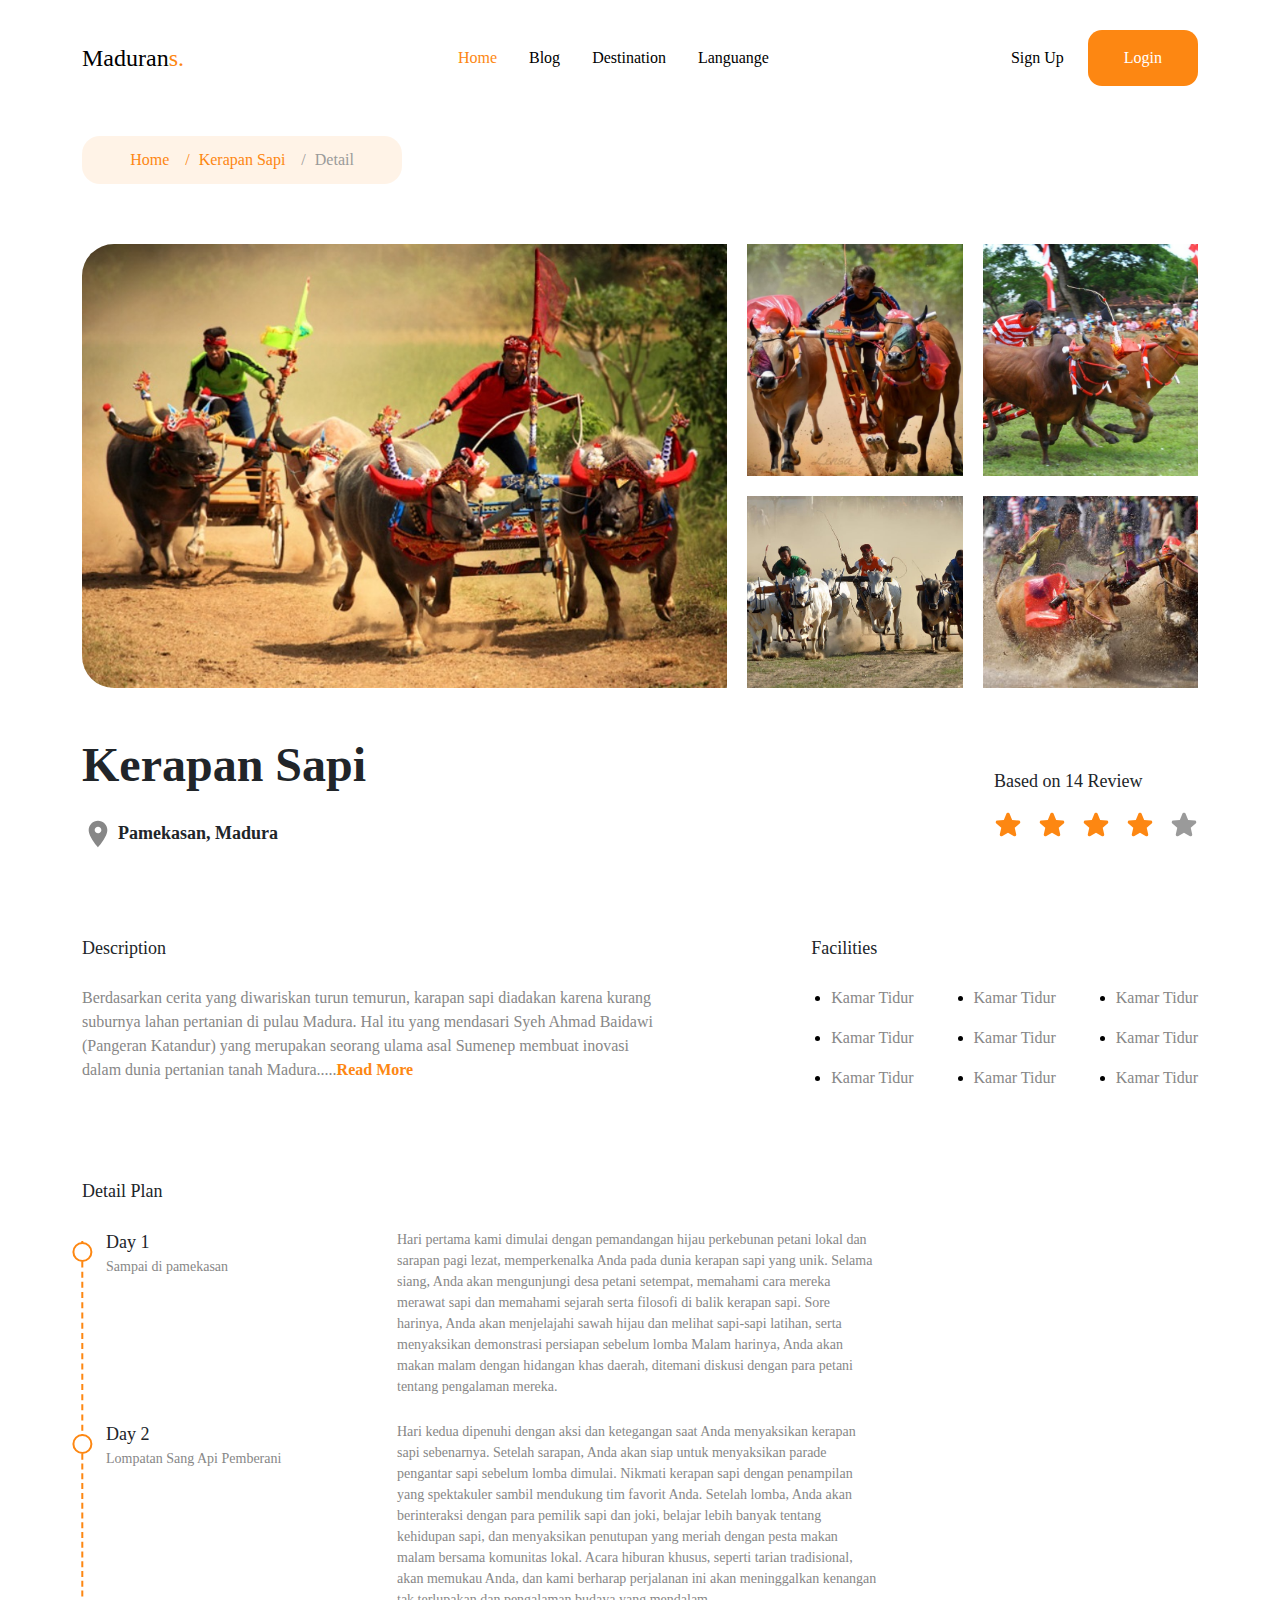
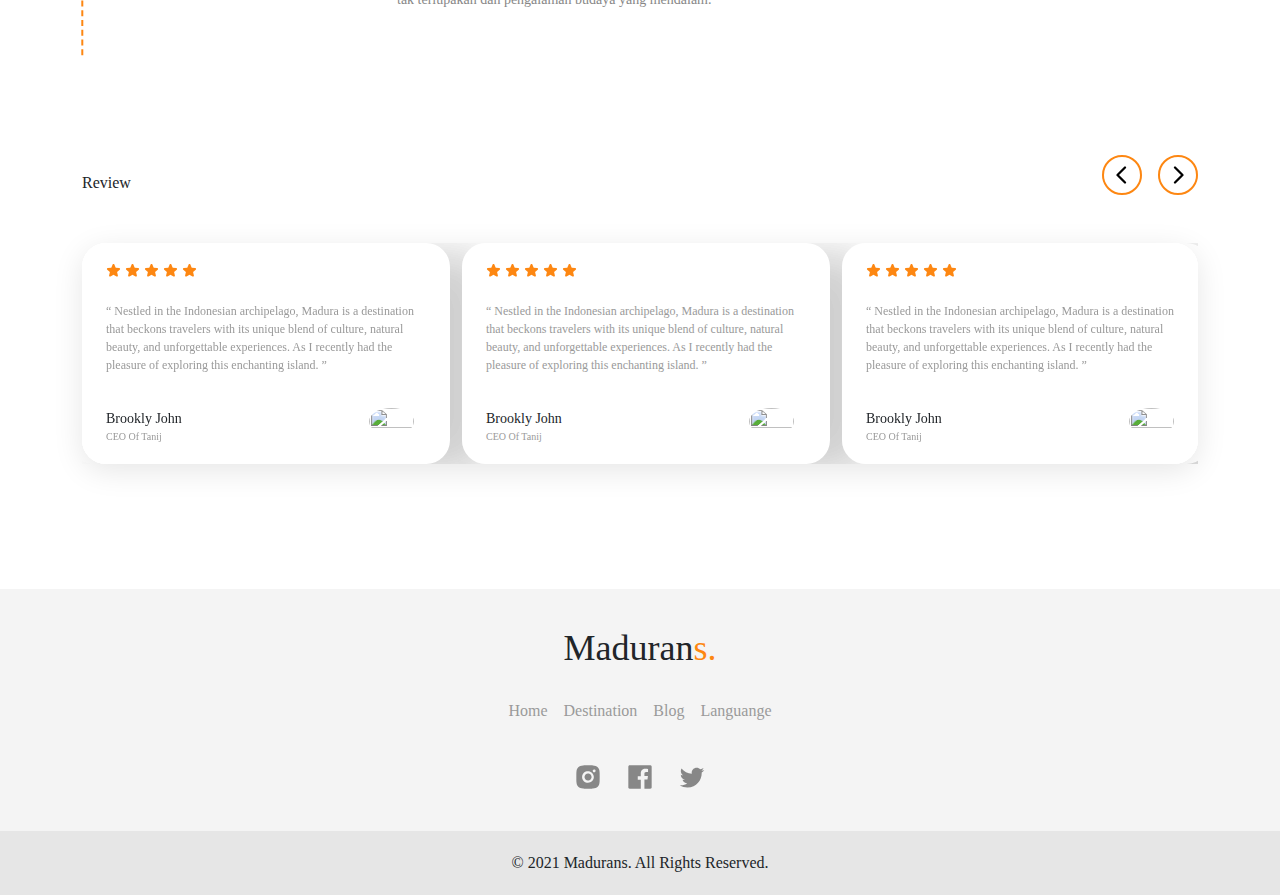
==== commit 80a552ab: "feat : detail finalize" ====
--- a/MODUL_B_LAKSAMANA ARYAPUTRA/detail.html
+++ b/MODUL_B_LAKSAMANA ARYAPUTRA/detail.html
@@ -198,7 +198,7 @@
 
                             <div class="carousel-item active">
                                 <div class="row">
-                                    <div class="col-lg-4 col-md-6 col-sm-12">
+                                    <div class="col-lg-4 col-md-6 col-sm-12 review-card-overlay">
                                         <div class="d-flex flex-column gap-4 review-card">
                                             <div class="d-flex gap-1 review-star">
                                                 <svg width="15" height="15" viewBox="0 0 24 24" fill="none" xmlns="http://www.w3.org/2000/svg">
@@ -243,7 +243,7 @@
                                             </div>
                                         </div>
                                     </div>
-                                    <div class="col-lg-4 col-md-6 col-sm-12">
+                                    <div class="col-lg-4 col-md-6 col-sm-12 review-card-overlay">
                                         <div class="d-flex flex-column gap-4 review-card">
                                             <div class="d-flex gap-1 review-star">
                                                 <svg width="15" height="15" viewBox="0 0 24 24" fill="none" xmlns="http://www.w3.org/2000/svg">
@@ -288,7 +288,7 @@
                                             </div>
                                         </div>
                                     </div>
-                                    <div class="col-lg-4 col-md-6 col-sm-12">
+                                    <div class="col-lg-4 col-md-6 col-sm-12 review-card-overlay">
                                         <div class="d-flex flex-column gap-4 review-card">
                                             <div class="d-flex gap-1 review-star">
                                                 <svg width="15" height="15" viewBox="0 0 24 24" fill="none" xmlns="http://www.w3.org/2000/svg">
@@ -338,7 +338,7 @@
 
                             <div class="carousel-item active">
                                 <div class="row">
-                                    <div class="col-lg-4 col-md-6 col-sm-12">
+                                    <div class="col-lg-4 col-md-6 col-sm-12 review-card-overlay">
                                         <div class="d-flex flex-column gap-4 review-card">
                                             <div class="d-flex gap-1 review-star">
                                                 <svg width="15" height="15" viewBox="0 0 24 24" fill="none" xmlns="http://www.w3.org/2000/svg">
@@ -383,7 +383,7 @@
                                             </div>
                                         </div>
                                     </div>
-                                    <div class="col-lg-4 col-md-6 col-sm-12">
+                                    <div class="col-lg-4 col-md-6 col-sm-12 review-card-overlay">
                                         <div class="d-flex flex-column gap-4 review-card">
                                             <div class="d-flex gap-1 review-star">
                                                 <svg width="15" height="15" viewBox="0 0 24 24" fill="none" xmlns="http://www.w3.org/2000/svg">
@@ -428,7 +428,7 @@
                                             </div>
                                         </div>
                                     </div>
-                                    <div class="col-lg-4 col-md-6 col-sm-12">
+                                    <div class="col-lg-4 col-md-6 col-sm-12 review-card-overlay">
                                         <div class="d-flex flex-column gap-4 review-card">
                                             <div class="d-flex gap-1 review-star">
                                                 <svg width="15" height="15" viewBox="0 0 24 24" fill="none" xmlns="http://www.w3.org/2000/svg">
--- a/MODUL_B_LAKSAMANA ARYAPUTRA/css/detail.css
+++ b/MODUL_B_LAKSAMANA ARYAPUTRA/css/detail.css
@@ -240,6 +240,11 @@
 
 
 /* Guest Review */
+
+#guest-review #carouselDetailReview {
+    box-shadow : 0px 7px 30px rgba(0, 0, 0, 0.10);
+    border-radius: 24px;
+}
 
 #guest-review .carousel-control-next.arrow-right:hover,
 #guest-review .carousel-control-prev.arrow-left:hover {
@@ -309,6 +314,11 @@
     border-radius: 24px;
 }
 
+#guest-review .review-card-overlay {
+    box-shadow: 42px 10px 45px rgba(0, 0, 0, 0.10);
+    border-radius: 24px;
+}
+
 #guest-review .review-star path {
     fill: var(--primary);
 }
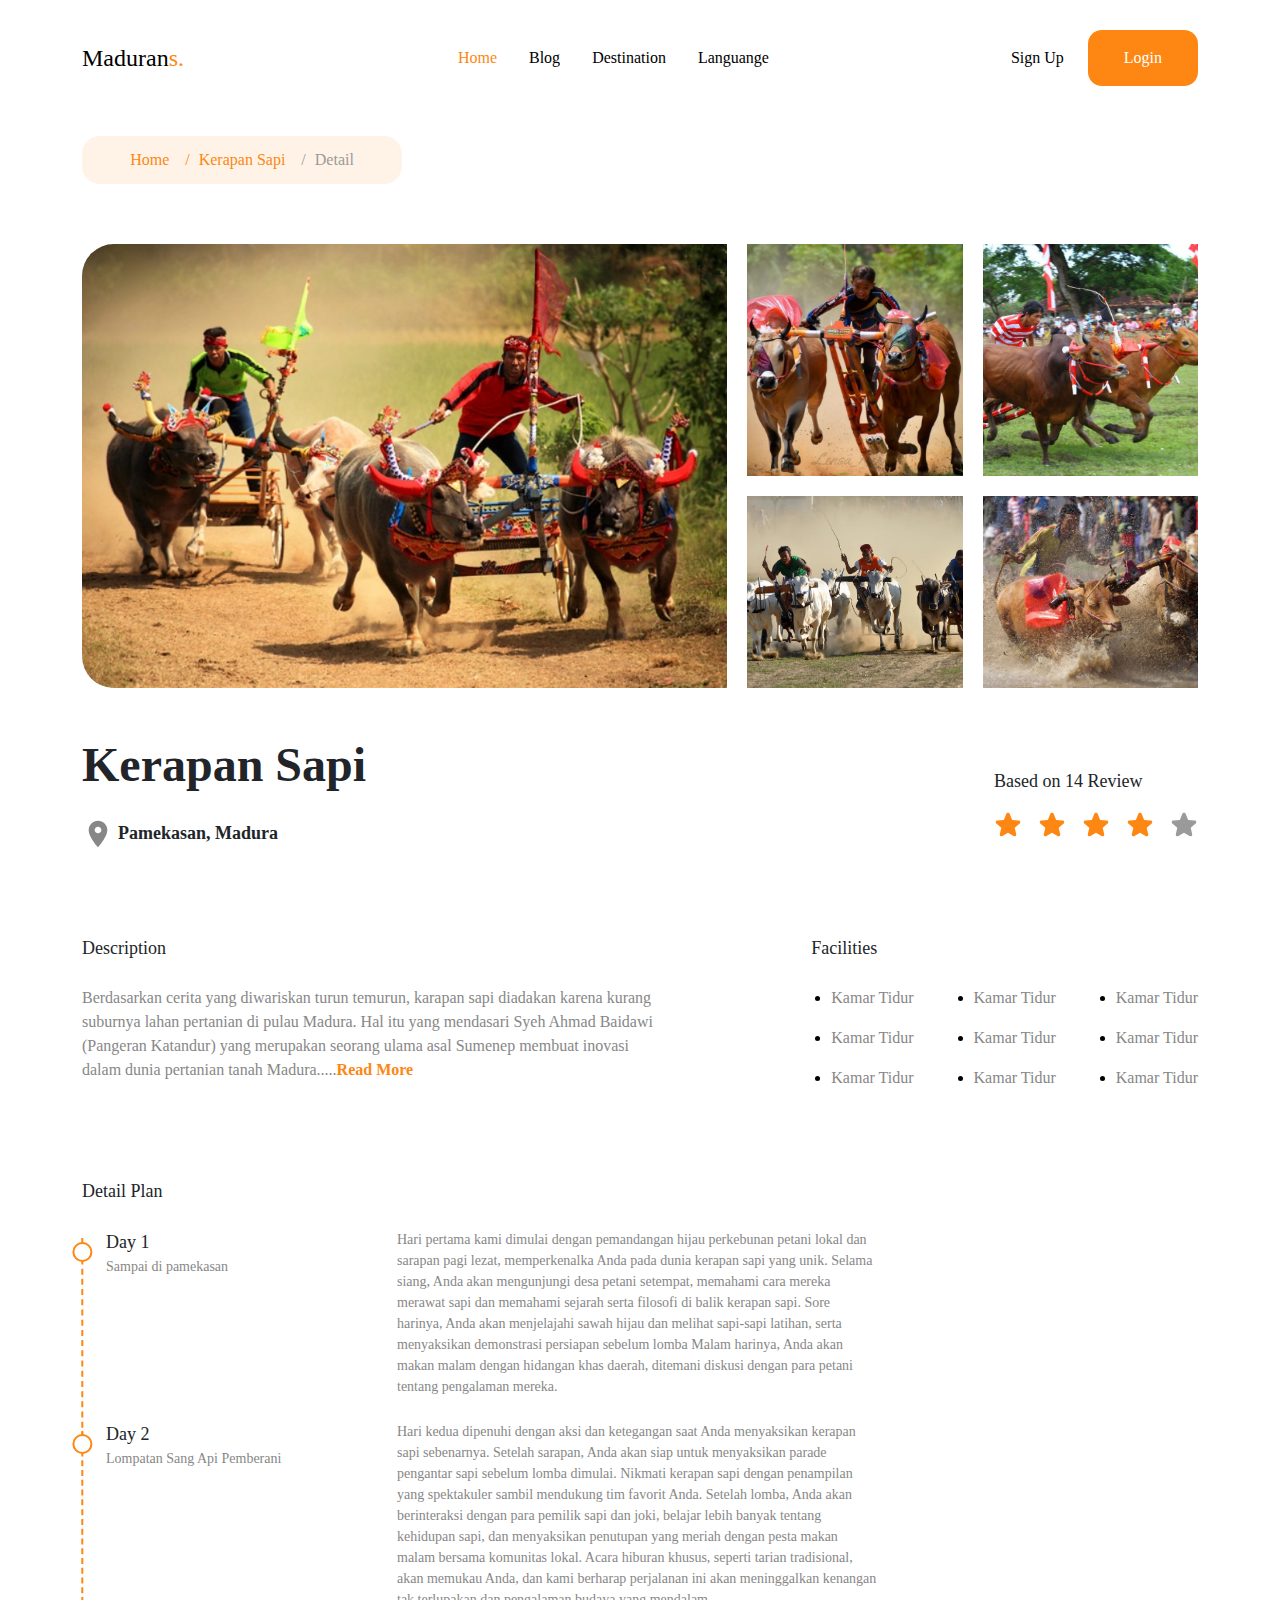
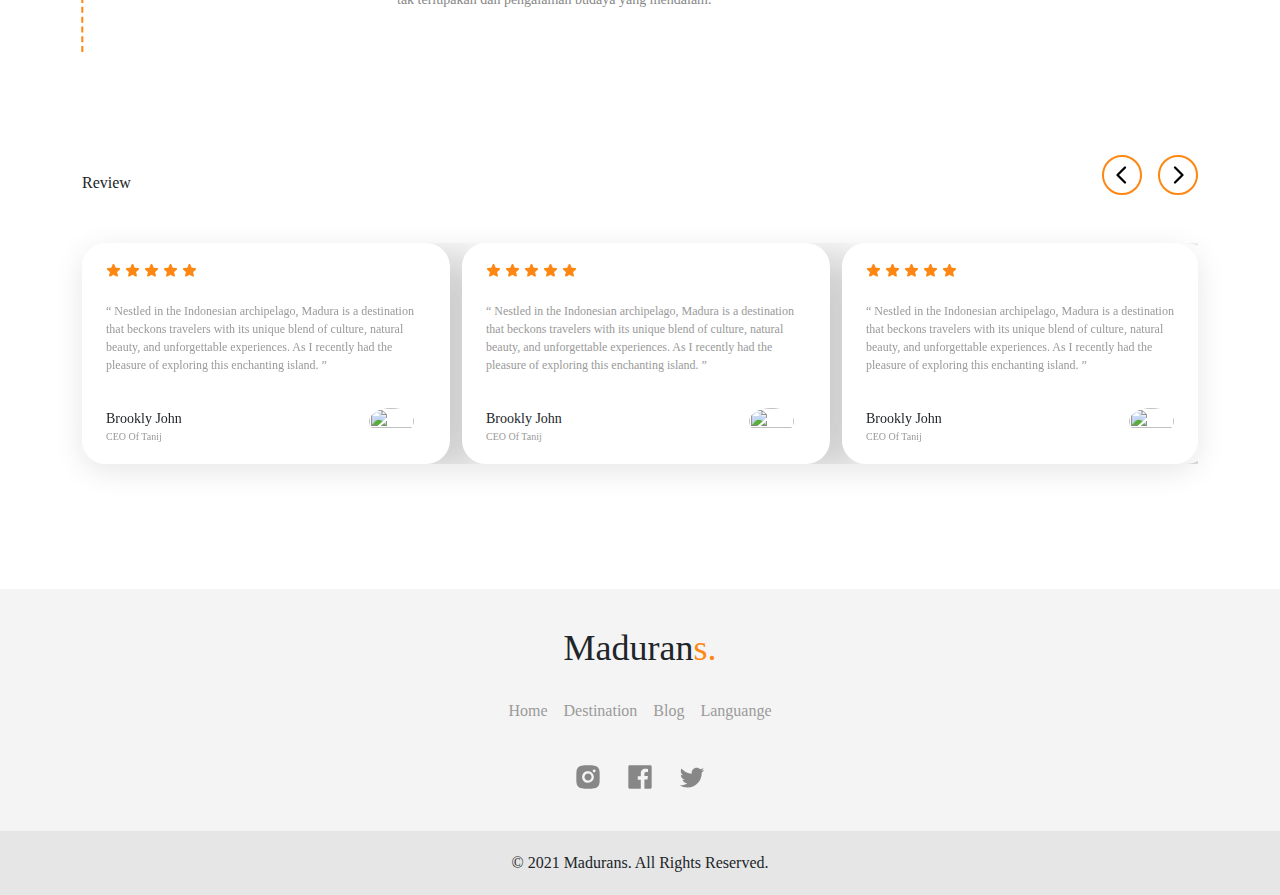
==== commit 437cc335: "feat : detail page responsive finalize" ====
--- a/MODUL_B_LAKSAMANA ARYAPUTRA/detail.html
+++ b/MODUL_B_LAKSAMANA ARYAPUTRA/detail.html
@@ -197,7 +197,7 @@
                         <div class="carousel-inner">
 
                             <div class="carousel-item active">
-                                <div class="row">
+                                <div class="row review-card-wrapper">
                                     <div class="col-lg-4 col-md-6 col-sm-12 review-card-overlay">
                                         <div class="d-flex flex-column gap-4 review-card">
                                             <div class="d-flex gap-1 review-star">
@@ -288,7 +288,7 @@
                                             </div>
                                         </div>
                                     </div>
-                                    <div class="col-lg-4 col-md-6 col-sm-12 review-card-overlay">
+                                    <div class="col-lg-4 col-md-6 col-sm-12 d-lg-block d-sm-none review-card-overlay">
                                         <div class="d-flex flex-column gap-4 review-card">
                                             <div class="d-flex gap-1 review-star">
                                                 <svg width="15" height="15" viewBox="0 0 24 24" fill="none" xmlns="http://www.w3.org/2000/svg">
@@ -337,7 +337,7 @@
                             </div>
 
                             <div class="carousel-item active">
-                                <div class="row">
+                                <div class="row review-card-wrapper">
                                     <div class="col-lg-4 col-md-6 col-sm-12 review-card-overlay">
                                         <div class="d-flex flex-column gap-4 review-card">
                                             <div class="d-flex gap-1 review-star">
@@ -428,7 +428,7 @@
                                             </div>
                                         </div>
                                     </div>
-                                    <div class="col-lg-4 col-md-6 col-sm-12 review-card-overlay">
+                                    <div class="col-lg-4 col-md-6 col-sm-12 d-lg-block d-sm-none review-card-overlay">
                                         <div class="d-flex flex-column gap-4 review-card">
                                             <div class="d-flex gap-1 review-star">
                                                 <svg width="15" height="15" viewBox="0 0 24 24" fill="none" xmlns="http://www.w3.org/2000/svg">
@@ -478,7 +478,6 @@
 
                         </div>
                     </div>
-                    
                 </div>
             </div>
         </div>
--- a/MODUL_B_LAKSAMANA ARYAPUTRA/css/detail.css
+++ b/MODUL_B_LAKSAMANA ARYAPUTRA/css/detail.css
@@ -38,38 +38,6 @@
 
 h1 {
     font-size: 48px !important;
-}
-
-/* Navbar */
-
-#navbar {
-    padding-top: 30px;
-    padding-bottom: 50px;
-}
-
-#navbar .navbar-brand {
-    font-size: 24px;
-}
-
-#navbar .navbar-brand.active {
-    color: var(--primary);
-}
-
-#navbar .nav-link,
-.navbar-brand {
-    color: var(--black);
-}
-
-#navbar .nav-link:hover {
-    color: var(--primary);
-}
-
-#navbar .nav-link.active {
-    color: var(--primary);
-}
-
-#navbar .nav-link.auth {
-    padding: unset;
 }
 
 /* Breadcrumb */
@@ -233,11 +201,57 @@
     position: absolute;
     top: 0;
     bottom: -32px;
-    transform: translate(-3.5%, 6%);
+    transform: translate(-3.5%, 4.5%);
     width: 1.25rem;
     border-left: 2px dashed var(--primary);
 }
 
+@media only screen and (max-width : 1199.98px) {
+    #detail-pages .detail-photos-wrapper {
+        display: flex;
+        flex-direction: column;
+        gap: 20px;
+    }
+
+    #detail-pages .detail-photos-huge {
+        max-width: 100%;
+        max-height: 525px;
+        border-radius: 32px;
+    }
+
+    #detail-pages .detail-photos-overview {
+        display: grid;
+        grid-template-columns: repeat(4, 1fr);
+        gap: 20px;
+    }
+
+
+    #detail-pages .detail-photos-wrapper img {
+        object-fit: cover;
+        object-position: center;
+        border-radius: 16px;
+    }
+
+    #detail-pages .detail-content-bottom {
+        display: flex;
+        flex-direction: column !important;
+        gap: 48px;
+    }
+
+}
+
+@media only screen and (max-width: 991.98px) {
+    #detail-pages .detail-plan-wrapper {
+        display: flex;
+        flex-direction: column !important;
+    }
+}
+
+@media only screen and (max-width: 575.98px) {
+    #detail-pages .detail-content {
+        flex-direction: column !important;
+    }
+}
 
 /* Guest Review */
 
@@ -350,6 +364,23 @@
 }
 
 
+@media only screen and (max-width: 767.98px) {
+    /* #guest-review .review-card {
+        box-shadow: 0px 7px 30px rgba(0, 0, 0, 0.10);
+    } */
+
+    #guest-review .review-card-wrapper {
+        gap: 32px;
+    }
+}
+
+@media only screen and (max-width : 575.98px) {
+    #guest-review .review-card-overlay:nth-child(2),
+    #guest-review .review-card-overlay:nth-child(3) {
+        display: none;
+    }
+}
+
 /* Footer */
 
 #footer {
--- a/MODUL_B_LAKSAMANA ARYAPUTRA/css/customComponent.css
+++ b/MODUL_B_LAKSAMANA ARYAPUTRA/css/customComponent.css
@@ -7,6 +7,69 @@
     --secondary-color-dark: #656565 !important;
     --black: #000000;
     --white: #ffffff;
+}
+
+
+/* Navbar */
+
+#navbar {
+    padding-top: 30px;
+    padding-bottom: 50px;
+}
+
+#navbar .navbar-brand {
+    font-size: 24px;
+}
+
+#navbar .navbar-brand.active {
+    color: var(--primary);
+}
+
+#navbar .nav-link,
+.navbar-brand {
+    color: var(--black);
+}
+
+#navbar .nav-link:hover {
+    color: var(--primary);
+}
+
+#navbar .nav-link.active {
+    color: var(--primary);
+}
+
+#navbar .nav-link.auth {
+    padding: unset;
+}
+
+#navbar .navbar-toggler {
+    border: none;
+}
+
+#navbar .navbar-toggler:focus {
+    box-shadow: unset;
+}
+
+#navbar .navbar-toggler-icon,
+#navbar .navbar-toggler-icon::before,
+#navbar .navbar-toggler-icon::after {
+    display: block;
+    width: 28px;
+    height: 6px;
+    background-color: var(--black);
+    border-radius: 3px;
+}
+
+#navbar .navbar-toggler-icon::before {
+    content: "";
+    width: 34px;
+    transform: translate(-6px, -10px);
+}
+
+#navbar .navbar-toggler-icon::after {
+    content: "";
+    width: 20px;
+    transform: translate(8px, 4px);
 }
 
 
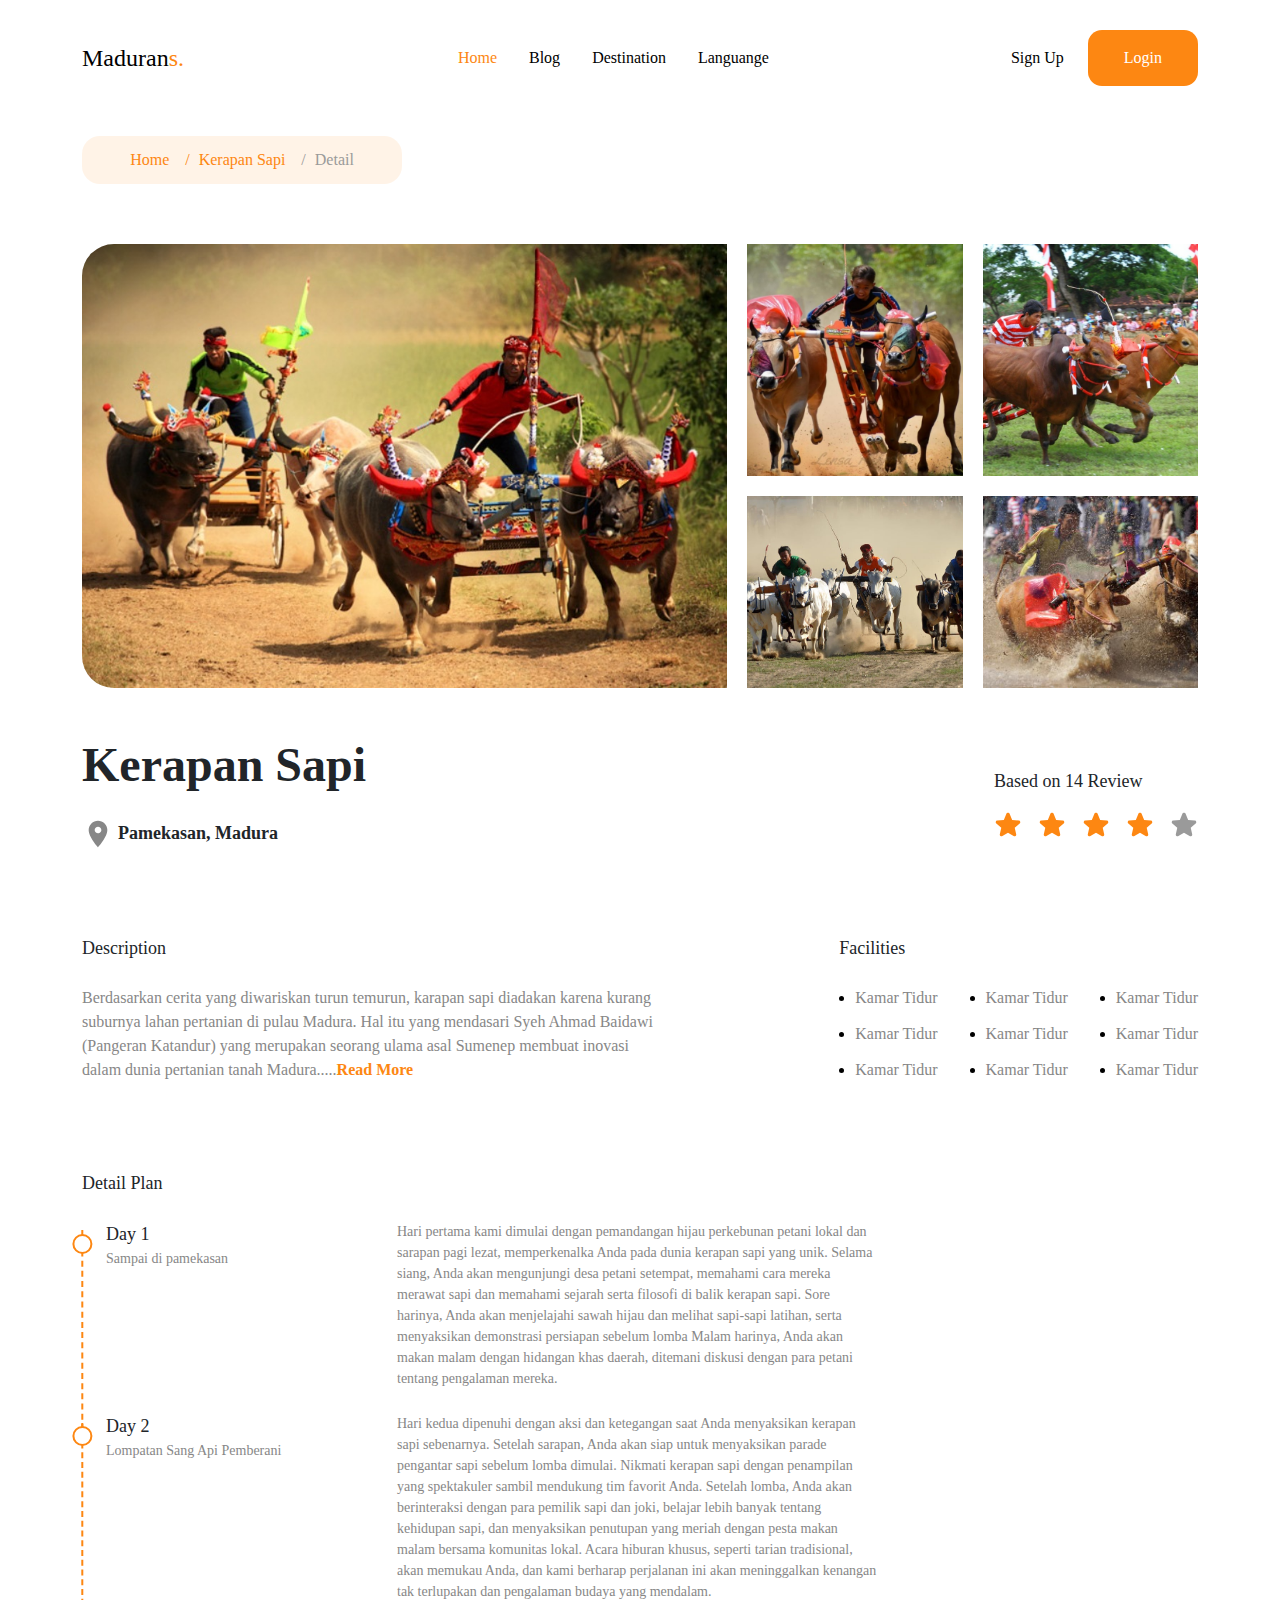
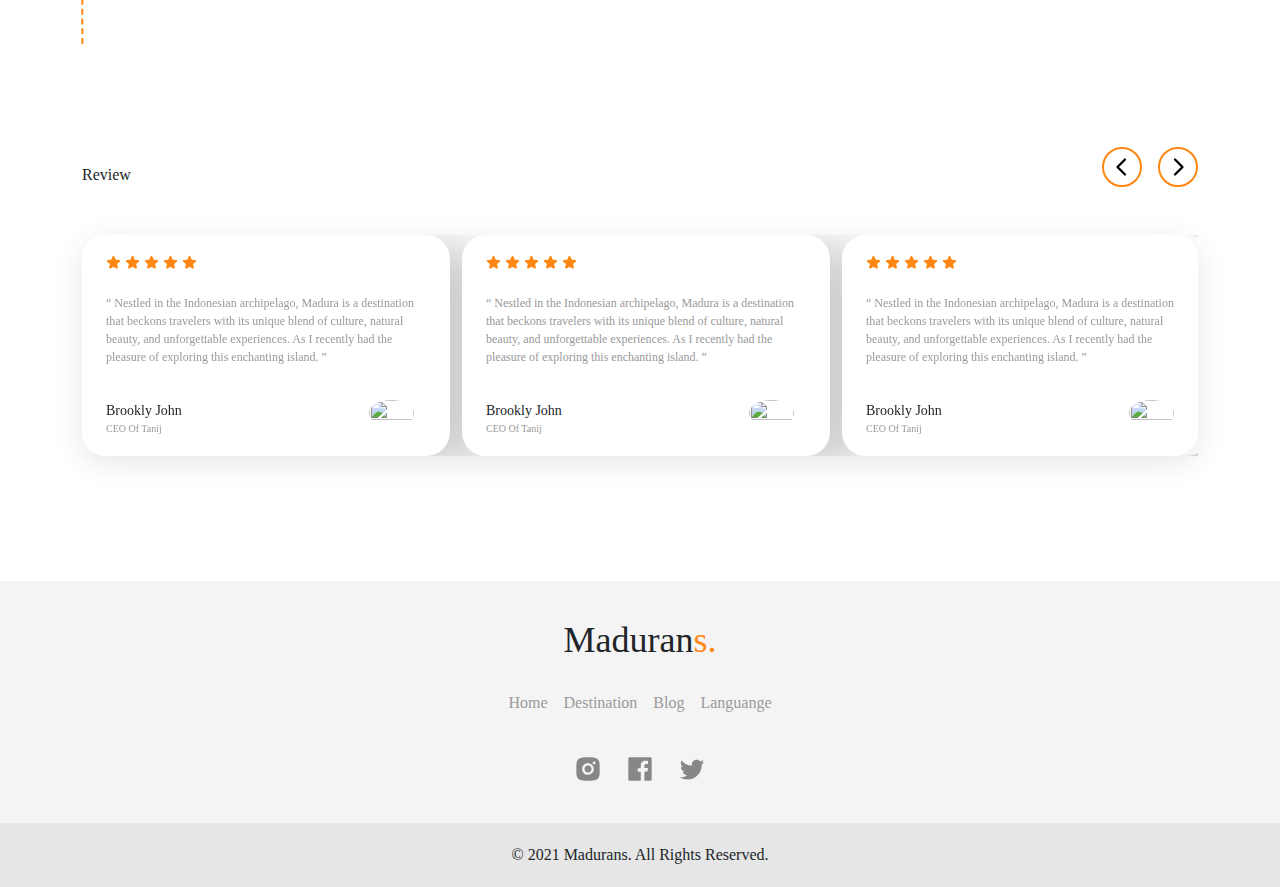
==== commit 7cdfb0aa: "feat : finalize homepage and detail page responsive" ====
--- a/MODUL_B_LAKSAMANA ARYAPUTRA/detail.html
+++ b/MODUL_B_LAKSAMANA ARYAPUTRA/detail.html
@@ -114,7 +114,7 @@
                     </div>
                     <div class="detail-content-description d-flex flex-column gap-4">
                         <span class="detail-content-title">Facilities</span>
-                        <div class="detail-facility-wrapper">
+                        <!-- <div class="detail-facility-wrapper">
                             <ul class="row gap-5">
                                 <li class="col">Kamar Tidur</li>
                                 <li class="col">Kamar Tidur</li>
@@ -126,6 +126,23 @@
                                 <li class="col">Kamar Tidur</li>
                             </ul>
                             <ul class="row gap-5">
+                                <li class="col">Kamar Tidur</li>
+                                <li class="col">Kamar Tidur</li>
+                                <li class="col">Kamar Tidur</li>
+                            </ul>
+                        </div> -->
+                        <div class="detail-facility-wrapper">
+                            <ul class="detail-facility-item">
+                                <li class="col">Kamar Tidur</li>
+                                <li class="col">Kamar Tidur</li>
+                                <li class="col">Kamar Tidur</li>
+                            </ul>
+                            <ul class="detail-facility-item">
+                                <li class="col">Kamar Tidur</li>
+                                <li class="col">Kamar Tidur</li>
+                                <li class="col">Kamar Tidur</li>
+                            </ul>
+                            <ul class="detail-facility-item">
                                 <li class="col">Kamar Tidur</li>
                                 <li class="col">Kamar Tidur</li>
                                 <li class="col">Kamar Tidur</li>
--- a/MODUL_B_LAKSAMANA ARYAPUTRA/css/detail.css
+++ b/MODUL_B_LAKSAMANA ARYAPUTRA/css/detail.css
@@ -144,6 +144,22 @@
     color: var(--primary);
     cursor: pointer;
     font-weight: bold;
+}
+
+#detail-pages .detail-facility-wrapper {
+    display: grid;
+    grid-template-columns: repeat(3,1fr);
+    gap: 32px;
+}
+
+#detail-pages .detail-facility-item {
+    display: flex;
+    flex-direction: column;
+    gap: 12px;
+}
+
+#detail-pages .detail-facility-wrapper ul {
+    padding-left: 1rem !important;
 }
 
 #detail-pages .detail-facility-wrapper li {
@@ -251,6 +267,37 @@
     #detail-pages .detail-content {
         flex-direction: column !important;
     }
+
+    #detail-pages .detail-plan-line::before {
+        content: "";
+        position: absolute;
+        top: 0;
+        transform: translate(-25%, 65%);
+        width: 1.25rem;
+        height: 1.25rem;
+        border-radius: 50%;
+        z-index: 1;
+        background-color: #fff;
+        border: 2px solid var(--primary);
+    }
+
+    #detail-pages .detail-plan-line::after {
+        content: "";
+        position: absolute;
+        top: 0;
+        bottom: -32px;
+        transform: translate(20.5%, 5%);
+        width: 1.25rem;
+        border-left: 2px dashed var(--primary);
+    }
+}
+
+@media only screen and (max-width: 479.98px) {
+    #detail-pages .detail-facility-wrapper {
+        display: grid;
+        grid-template-columns: repeat(2, 1fr);
+        gap: 32px;
+    } 
 }
 
 /* Guest Review */
